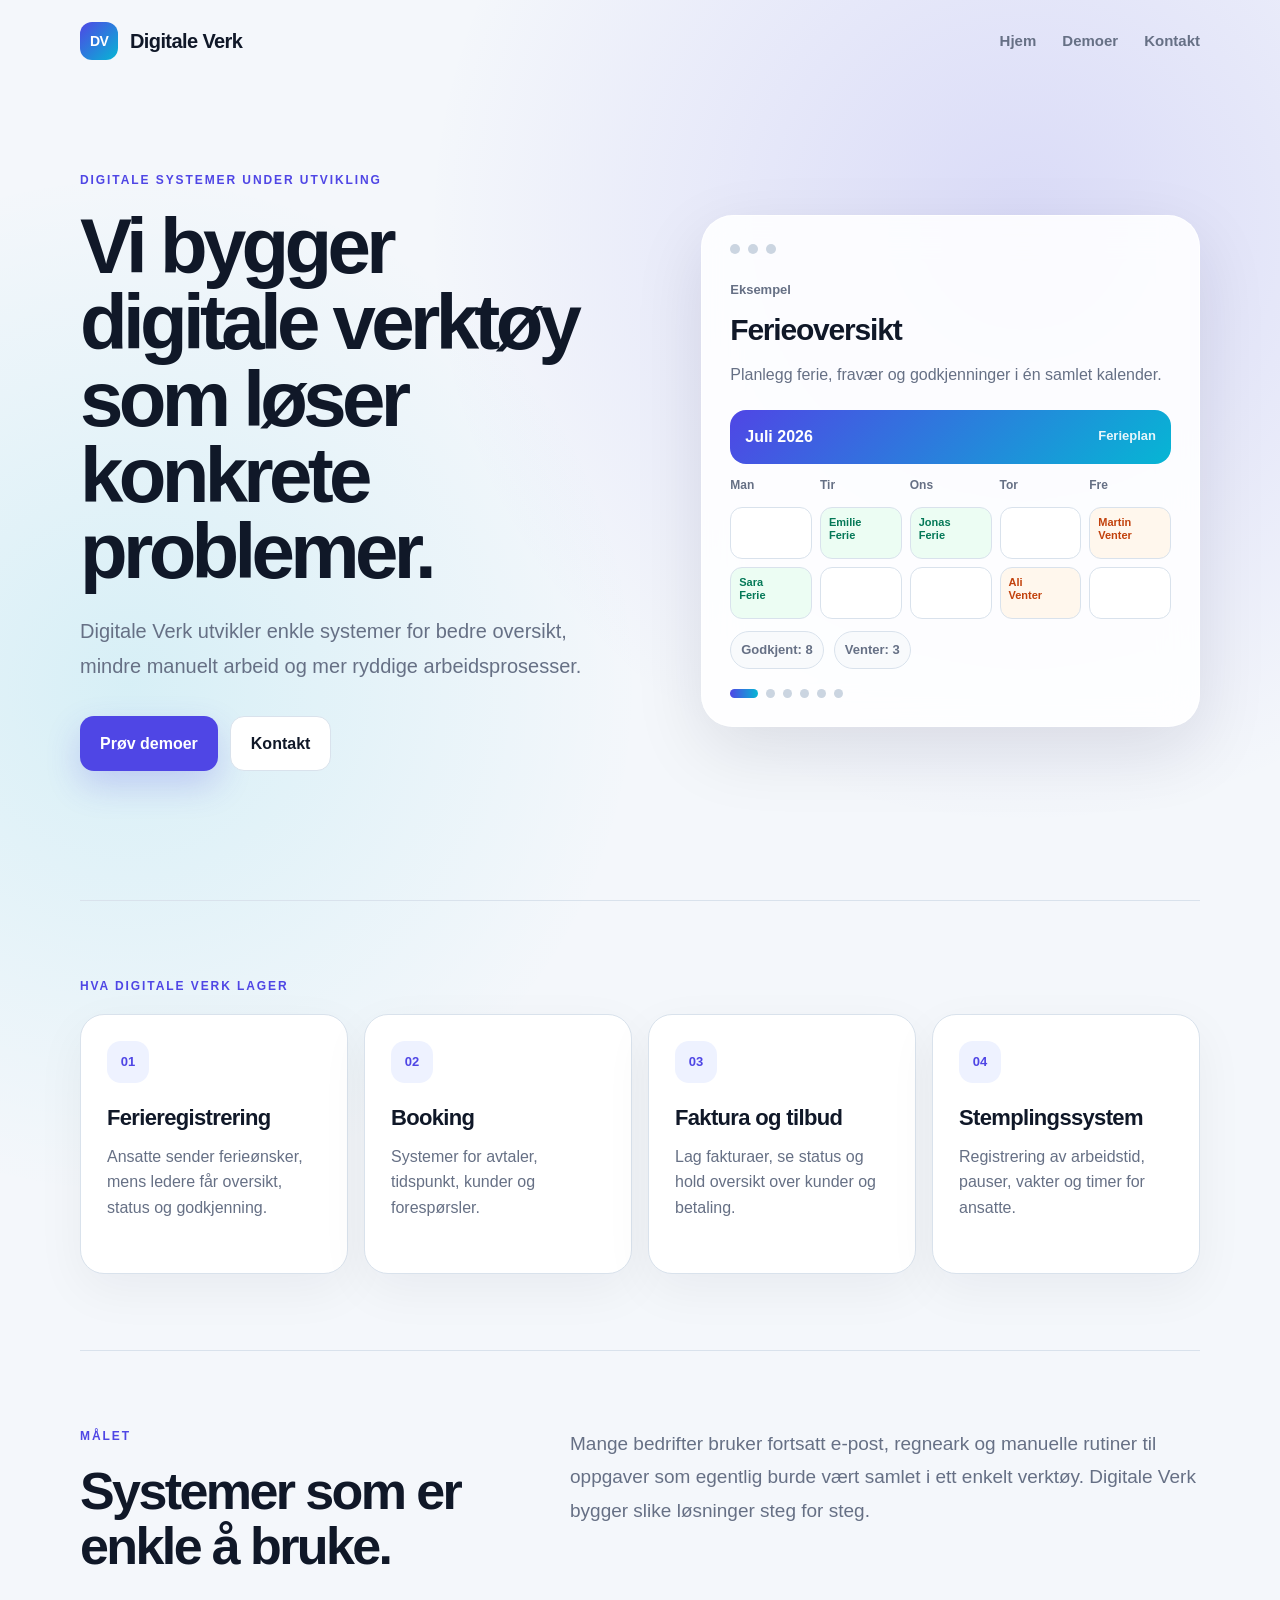
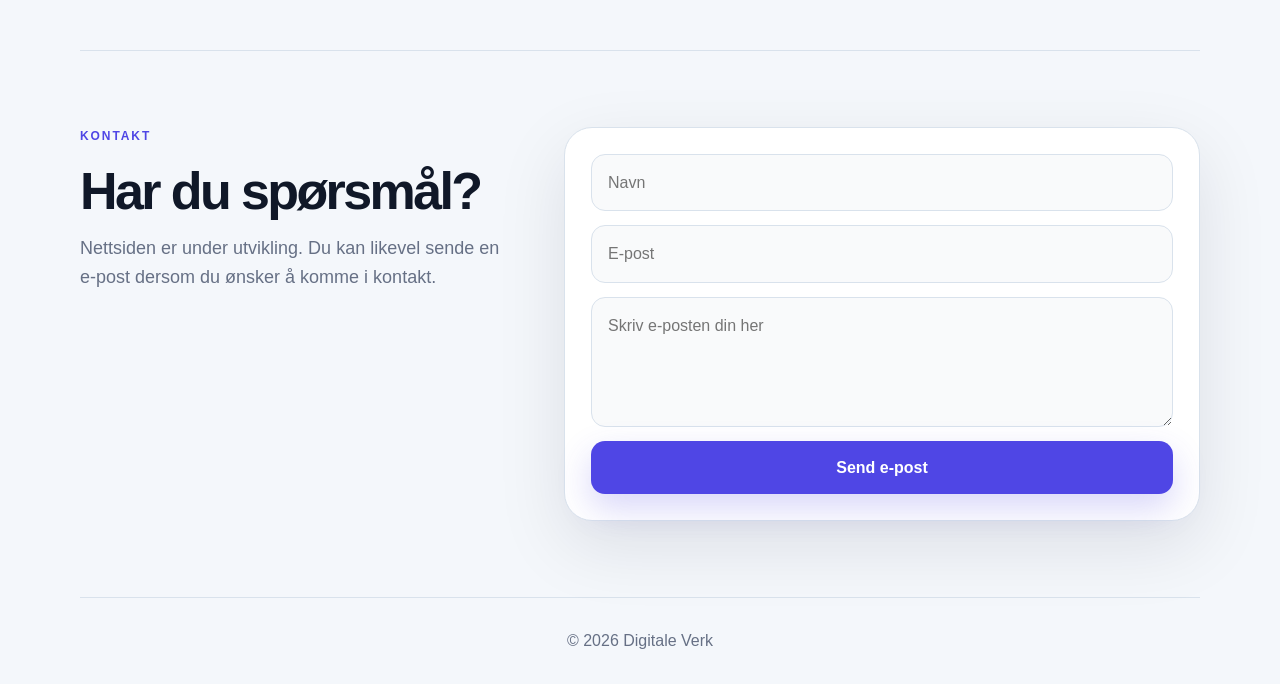
==== index.html @ f9da826f "Update script version in index.html" ====
<!DOCTYPE html>
<html lang="no">
<head>
  <meta charset="UTF-8">
  <meta name="viewport" content="width=device-width, initial-scale=1.0">
  <title>Digitale Verk | Digitale verktøy</title>
  <meta name="description" content="Digitale Verk bygger digitale verktøy som løser konkrete problemer i bedrifter.">
  <link rel="icon" type="image/png" href="logo.PNG">
  <link rel="stylesheet" href="main.css?v=500">
</head>
<body>
<header class="site-header">
  <a href="index.html" class="brand"><span class="brand-mark">DV</span><span>Digitale Verk</span></a>
  <nav class="menu"><a href="index.html">Hjem</a><a href="demoer.html">Demoer</a><a href="#kontakt">Kontakt</a></nav>
</header>
<main id="hjem">
  <section class="hero">
    <div class="hero-text">
      <p class="eyebrow">Digitale systemer under utvikling</p>
      <h1>Vi bygger digitale verktøy som løser konkrete problemer.</h1>
      <p class="lead">Digitale Verk utvikler enkle systemer for bedre oversikt, mindre manuelt arbeid og mer ryddige arbeidsprosesser.</p>
      <div class="hero-actions"><a href="demoer.html" class="button">Prøv demoer</a><a href="#kontakt" class="button secondary">Kontakt</a></div>
    </div>
    <div class="system-card" id="systemSlider">
      <div class="system-top"><span></span><span></span><span></span></div>
      <p class="system-label">Eksempel</p>
      <h3 id="systemTitle">Ferieoversikt</h3>
      <p id="systemText">Planlegg ferie, fravær og godkjenninger i én samlet kalender.</p>
      <div class="system-preview" id="systemPreview"></div>
      <div class="system-dots" id="systemDots"></div>
    </div>
  </section>
  <section id="verktoy" class="tools">
    <p class="section-label">Hva Digitale Verk lager</p>
    <div class="tool-grid">
      <article class="tool-card"><span>01</span><h2>Ferieregistrering</h2><p>Ansatte sender ferieønsker, mens ledere får oversikt, status og godkjenning.</p></article>
      <article class="tool-card"><span>02</span><h2>Booking</h2><p>Systemer for avtaler, tidspunkt, kunder og forespørsler.</p></article>
      <article class="tool-card"><span>03</span><h2>Faktura og tilbud</h2><p>Lag fakturaer, se status og hold oversikt over kunder og betaling.</p></article>
      <article class="tool-card"><span>04</span><h2>Stemplingssystem</h2><p>Registrering av arbeidstid, pauser, vakter og timer for ansatte.</p></article>
    </div>
  </section>
  <section class="process">
    <div><p class="section-label">Målet</p><h2>Systemer som er enkle å bruke.</h2></div>
    <p>Mange bedrifter bruker fortsatt e-post, regneark og manuelle rutiner til oppgaver som egentlig burde vært samlet i ett enkelt verktøy. Digitale Verk bygger slike løsninger steg for steg.</p>
  </section>
  <section id="kontakt" class="contact">
    <div class="contact-text"><p class="section-label">Kontakt</p><h2>Har du spørsmål?</h2><p>Nettsiden er under utvikling. Du kan likevel sende en e-post dersom du ønsker å komme i kontakt.</p></div>
    <form action="https://formsubmit.co/kontakt@digitaleverk.no" method="POST" class="contact-form">
      <input type="hidden" name="_subject" value="Ny e-post fra digitaleverk.no"><input type="hidden" name="_next" value="https://digitaleverk.no/takk.html"><input type="hidden" name="_template" value="table">
      <input type="text" name="navn" placeholder="Navn" required><input type="email" name="epost" placeholder="E-post" required><textarea name="melding" placeholder="Skriv e-posten din her" required></textarea><button type="submit">Send e-post</button>
    </form>
  </section>
</main>
<footer class="footer"><p>© 2026 Digitale Verk</p></footer>
<script src="main.js?v=999"></script>
</body>
</html>
---- main.css ----
:root{
  --bg:#f4f7fb;
  --surface:#ffffff;
  --text:#101828;
  --muted:#667085;
  --line:#d9e2ec;
  --accent:#4f46e5;
  --accent-2:#06b6d4;
  --accent-soft:#eef2ff;
  --shadow:0 24px 70px rgba(16,24,40,.10);
}

*{box-sizing:border-box;margin:0;padding:0}
html{scroll-behavior:smooth}

body{
  font-family:Inter, Arial, sans-serif;
  color:var(--text);
  background:
    radial-gradient(circle at 80% 10%, rgba(79,70,229,.16), transparent 26%),
    radial-gradient(circle at 10% 30%, rgba(6,182,212,.12), transparent 26%),
    var(--bg);
  line-height:1.6;
}

a{color:inherit;text-decoration:none}

.site-header,
main,
.footer{
  width:min(1120px, calc(100% - 40px));
  margin:0 auto;
}

.site-header{
  height:82px;
  display:flex;
  align-items:center;
  justify-content:space-between;
}

.brand{
  display:flex;
  align-items:center;
  gap:12px;
  font-weight:850;
  font-size:20px;
  letter-spacing:-.03em;
}

.brand-mark{
  width:38px;
  height:38px;
  border-radius:12px;
  display:grid;
  place-items:center;
  background:linear-gradient(135deg, var(--accent), var(--accent-2));
  color:white;
  font-size:14px;
  font-weight:900;
}

.menu{
  display:flex;
  gap:26px;
  color:var(--muted);
  font-weight:700;
  font-size:15px;
}

.menu a:hover{color:var(--accent)}

.hero{
  min-height:calc(100vh - 82px);
  display:grid;
  grid-template-columns:1.05fr .95fr;
  gap:70px;
  align-items:center;
  padding:50px 0 90px;
}

.eyebrow,
.section-label{
  color:var(--accent);
  font-size:12px;
  font-weight:900;
  letter-spacing:.16em;
  text-transform:uppercase;
  margin-bottom:18px;
}

h1{
  max-width:760px;
  font-size:clamp(46px, 7vw, 78px);
  line-height:.98;
  letter-spacing:-.06em;
  margin-bottom:24px;
}

.lead{
  max-width:680px;
  color:var(--muted);
  font-size:20px;
  line-height:1.75;
}

.hero-actions{
  display:flex;
  flex-wrap:wrap;
  gap:12px;
  margin-top:32px;
}

.button,
button{
  display:inline-flex;
  align-items:center;
  justify-content:center;
  border:0;
  border-radius:14px;
  background:var(--accent);
  color:white;
  padding:14px 20px;
  font:inherit;
  font-weight:850;
  cursor:pointer;
  box-shadow:0 14px 34px rgba(79,70,229,.22);
  transition:.2s;
}

.button:hover,
button:hover{transform:translateY(-2px)}

.button.secondary{
  background:white;
  color:var(--text);
  border:1px solid var(--line);
  box-shadow:none;
}

.system-card{
  background:rgba(255,255,255,.88);
  border:1px solid rgba(255,255,255,.95);
  border-radius:32px;
  padding:28px;
  box-shadow:var(--shadow);
  backdrop-filter:blur(18px);
  min-height:460px;
}

.system-top{
  display:flex;
  gap:8px;
  margin-bottom:26px;
}

.system-top span{
  width:10px;
  height:10px;
  border-radius:50%;
  background:#cbd5e1;
}

.system-label{
  color:var(--muted);
  font-size:13px;
  font-weight:800;
  margin-bottom:6px;
}

.system-card h3{
  font-size:30px;
  letter-spacing:-.04em;
  margin-bottom:8px;
}

.system-card > p:not(.system-label){
  color:var(--muted);
  margin-bottom:22px;
}

.system-preview{
  min-height:240px;
  display:grid;
  gap:12px;
}

.status-row,
.invoice-line,
.invoice-summary,
.ticket,
.task,
.portal-header,
.portal-grid div,
.stamp-card,
.request-card{
  background:#f8fafc;
  border:1px solid var(--line);
  border-radius:16px;
  padding:15px 16px;
}

.status-row,
.invoice-line,
.invoice-summary,
.stamp-card{
  display:flex;
  justify-content:space-between;
  align-items:center;
}

.status-row span,
.invoice-line span,
.invoice-summary span,
.stamp-card span{
  color:var(--muted);
  font-weight:750;
}

.status-row strong,
.invoice-line strong,
.invoice-summary strong{
  font-size:20px;
}

.calendar-mini,
.vacation-ui,
.requests-ui{
  display:grid;
  gap:12px;
}

.calendar-mini{
  background:#f8fafc;
  border:1px solid var(--line);
  border-radius:18px;
  padding:14px;
}

.calendar-head,
.vacation-head,
.request-toolbar{
  display:flex;
  justify-content:space-between;
  align-items:center;
}

.vacation-head,
.request-toolbar{
  padding:14px 15px;
  border-radius:16px;
  background:linear-gradient(135deg,var(--accent),var(--accent-2));
  color:white;
}

.calendar-head span,
.vacation-head span,
.request-toolbar span{
  color:var(--muted);
  font-size:13px;
  font-weight:800;
}

.vacation-head span,
.request-toolbar span{
  color:white;
  opacity:.9;
}

.calendar-days,
.calendar-slots,
.vacation-week,
.vacation-calendar{
  display:grid;
  grid-template-columns:repeat(5,1fr);
  gap:8px;
}

.calendar-days span,
.vacation-week span{
  color:var(--muted);
  font-size:12px;
  font-weight:900;
}

.calendar-slots div,
.vacation-calendar div{
  min-height:52px;
  border-radius:12px;
  background:white;
  border:1px solid var(--line);
}

.calendar-slots .booking{
  background:var(--accent-soft);
  color:var(--accent);
  font-size:11px;
  font-weight:900;
  padding:8px;
}

.vacation-calendar .vacation{
  padding:8px;
  font-size:11px;
  font-weight:900;
  line-height:1.25;
}

.vacation.approved{
  background:#ecfdf3;
  color:#047857;
}

.vacation.pending{
  background:#fff7ed;
  color:#c2410c;
}

.vacation-summary{
  display:flex;
  gap:10px;
  flex-wrap:wrap;
}

.vacation-summary span{
  padding:8px 10px;
  border-radius:999px;
  background:#f8fafc;
  border:1px solid var(--line);
  color:var(--muted);
  font-size:13px;
  font-weight:800;
}

.invoice-ui{
  display:grid;
  gap:12px;
}

.invoice-ui button{
  width:max-content;
  margin:0;
  padding:10px 14px;
  border-radius:12px;
  font-size:13px;
}

.invoice-line strong{
  color:var(--accent);
}

.invoice-summary{
  background:#eef2ff;
}

.invoice-summary strong{
  color:var(--accent);
}

.ticket,
.request-card{
  display:flex;
  justify-content:space-between;
  gap:12px;
  align-items:center;
}

.ticket span{
  color:var(--accent);
  font-weight:800;
}

.task{
  display:flex;
  align-items:center;
  gap:10px;
  font-weight:800;
}

.task input{
  width:auto;
}

.portal-header{
  display:flex;
  justify-content:space-between;
  gap:14px;
  background:linear-gradient(135deg,var(--accent),var(--accent-2));
  color:white;
}

.portal-header div{
  display:grid;
}

.portal-header span,
.portal-header small{
  opacity:.85;
  font-size:13px;
}

.portal-grid{
  display:grid;
  grid-template-columns:1fr 1fr;
  gap:12px;
}

.portal-grid div{
  font-weight:850;
  color:var(--accent);
}

.portal-grid strong{
  display:block;
  color:var(--text);
  font-size:22px;
  margin-top:6px;
}

.stamp-time{
  font-size:34px;
  font-weight:900;
  letter-spacing:-.05em;
}

.request-card p{
  color:var(--muted);
  font-size:13px;
  margin-top:2px;
}

.request-card > span{
  padding:6px 10px;
  border-radius:999px;
  font-size:12px;
  font-weight:900;
}

.request-card.new > span{
  background:#eef2ff;
  color:var(--accent);
}

.request-card.progress > span{
  background:#fff7ed;
  color:#c2410c;
}

.request-card.done > span{
  background:#ecfdf3;
  color:#047857;
}

.system-dots{
  display:flex;
  gap:8px;
  margin-top:20px;
}

.system-dots button{
  width:9px;
  height:9px;
  min-width:9px;
  padding:0;
  margin:0;
  border-radius:999px;
  background:#cbd5e1;
  box-shadow:none;
}

.system-dots button.active{
  width:28px;
  background:linear-gradient(90deg,var(--accent),var(--accent-2));
}

.tools,
.process,
.contact{
  padding:76px 0;
  border-top:1px solid var(--line);
}

.tool-grid{
  display:grid;
  grid-template-columns:repeat(4,1fr);
  gap:16px;
}

.tool-card{
  background:var(--surface);
  border:1px solid var(--line);
  border-radius:24px;
  padding:26px;
  min-height:260px;
  box-shadow:0 16px 50px rgba(16,24,40,.05);
}

.tool-card span{
  width:42px;
  height:42px;
  display:grid;
  place-items:center;
  border-radius:14px;
  background:var(--accent-soft);
  color:var(--accent);
  font-size:13px;
  font-weight:900;
  margin-bottom:22px;
}

.tool-card h2{
  font-size:22px;
  line-height:1.2;
  letter-spacing:-.03em;
  margin-bottom:12px;
}

.tool-card p{
  color:var(--muted);
  font-size:16px;
}

.process,
.contact{
  display:grid;
  grid-template-columns:.8fr 1.2fr;
  gap:70px;
}

.process h2,
.contact h2{
  font-size:clamp(34px,5vw,52px);
  line-height:1.05;
  letter-spacing:-.05em;
}

.process > p{
  color:var(--muted);
  font-size:19px;
  line-height:1.75;
  max-width:660px;
}

.contact{
  gap:60px;
  align-items:start;
}

.contact-text p:not(.section-label){
  color:var(--muted);
  font-size:18px;
  margin-top:16px;
}

.contact-form{
  background:var(--surface);
  border:1px solid var(--line);
  border-radius:28px;
  padding:26px;
  box-shadow:var(--shadow);
  display:grid;
  gap:14px;
}

input,
textarea{
  width:100%;
  border:1px solid var(--line);
  border-radius:14px;
  background:#f9fafb;
  color:var(--text);
  padding:15px 16px;
  font:inherit;
  outline:none;
}

textarea{
  min-height:130px;
  resize:vertical;
}

input:focus,
textarea:focus{
  border-color:var(--accent);
  box-shadow:0 0 0 4px rgba(79,70,229,.10);
}

.footer{
  padding:30px 0;
  color:var(--muted);
  text-align:center;
  border-top:1px solid var(--line);
}

/* Demoer-side */
.demo-hero{
  padding:70px 0 42px;
}

.demo-tabs{
  display:flex;
  flex-wrap:wrap;
  gap:10px;
  margin-bottom:24px;
}

.demo-tabs button{
  margin:0;
  background:white;
  color:var(--text);
  border:1px solid var(--line);
  box-shadow:none;
}

.demo-tabs button.active{
  background:var(--accent);
  color:white;
}

.demo-shell{
  background:white;
  border:1px solid var(--line);
  border-radius:30px;
  padding:28px;
  box-shadow:var(--shadow);
  margin-bottom:70px;
}

.demo-layout{
  display:grid;
  grid-template-columns:.8fr 1.2fr;
  gap:30px;
}

.demo-panel{
  background:#f9fafb;
  border:1px solid var(--line);
  border-radius:22px;
  padding:22px;
}

.demo-panel h2{
  font-size:30px;
  letter-spacing:-.04em;
  margin-bottom:10px;
}

.demo-panel p{
  color:var(--muted);
  margin-bottom:20px;
}

.demo-form{
  display:grid;
  gap:12px;
}

.demo-list{
  display:grid;
  gap:12px;
}

.demo-item{
  display:flex;
  justify-content:space-between;
  gap:14px;
  align-items:center;
  background:white;
  border:1px solid var(--line);
  border-radius:16px;
  padding:15px 16px;
}

.demo-item span{
  color:var(--muted);
}

.demo-badge{
  display:inline-flex;
  align-items:center;
  justify-content:center;
  border-radius:999px;
  padding:6px 10px;
  background:var(--accent-soft);
  color:var(--accent);
  font-size:13px;
  font-weight:850;
}

.demo-calendar{
  display:grid;
  grid-template-columns:repeat(5,1fr);
  gap:10px;
}

.demo-day{
  background:#f8fafc;
  border:1px solid var(--line);
  border-radius:16px;
  padding:14px;
  min-height:140px;
}

.demo-day strong{
  display:block;
  margin-bottom:10px;
}

.demo-event{
  background:var(--accent-soft);
  color:var(--accent);
  border-radius:10px;
  padding:8px;
  font-size:13px;
  font-weight:800;
  margin-bottom:8px;
}

.demo-actions{
  display:flex;
  flex-wrap:wrap;
  gap:10px;
  margin-top:14px;
}

.demo-actions button{
  margin:0;
}

/* Takk-side */
.thanks-page{
  min-height:100vh;
  display:grid;
  place-items:center;
  padding:28px;
}

.thanks-card{
  width:min(640px,100%);
  padding:36px;
  border:1px solid var(--line);
  border-radius:28px;
  background:white;
  box-shadow:var(--shadow);
}

.thanks-card h1{
  font-size:clamp(34px,5vw,52px);
  line-height:1.05;
  letter-spacing:-.05em;
  margin:18px 0;
}

.thanks-card p:not(.eyebrow){
  color:var(--muted);
  font-size:18px;
  margin-bottom:24px;
}

@media(max-width:900px){
  .hero,
  .tool-grid,
  .process,
  .contact,
  .demo-layout,
  .demo-calendar{
    grid-template-columns:1fr;
  }

  .hero{
    min-height:auto;
    gap:40px;
  }
}

@media(max-width:600px){
  .site-header,
  main,
  .footer{
    width:min(100% - 30px,1120px);
  }

  .site-header{
    height:auto;
    padding:20px 0;
    align-items:flex-start;
    gap:18px;
  }

  .menu{
    gap:14px;
    font-size:14px;
  }

  h1{
    font-size:42px;
  }

  .lead{
    font-size:17px;
  }

  .hero{
    padding:42px 0 64px;
  }

  .system-card{
    min-height:auto;
  }

  .portal-grid,
  .calendar-days,
  .calendar-slots,
  .vacation-week,
  .vacation-calendar{
    grid-template-columns:1fr 1fr;
  }

  .tool-card{
    min-height:auto;
  }
}






.demo-shell {
  max-width: 1150px;
  margin: 40px auto;
  padding: 0 20px;
}

.pc-demo {
  display: flex;
  flex-direction: column;
  align-items: center;
}

.pc-screen {
  width: 100%;
  max-width: 1050px;
  min-height: 610px;
  background: #0f172a;
  border: 12px solid #111827;
  border-radius: 28px;
  box-shadow: 0 35px 90px rgba(0,0,0,.28);
  overflow: hidden;
}

.pc-topbar {
  height: 54px;
  background: #020617;
  display: flex;
  align-items: center;
  justify-content: space-between;
  padding: 0 18px;
  color: white;
}

.pc-dots {
  display: flex;
  gap: 8px;
}

.pc-dots span {
  width: 12px;
  height: 12px;
  border-radius: 50%;
  background: #64748b;
}

.pc-dots span:nth-child(1) { background: #fb7185; }
.pc-dots span:nth-child(2) { background: #facc15; }
.pc-dots span:nth-child(3) { background: #4ade80; }

.pc-title {
  font-weight: 700;
  letter-spacing: .02em;
}

.pc-user {
  background: linear-gradient(135deg, #2563eb, #7c3aed);
  padding: 8px 10px;
  border-radius: 12px;
  font-weight: 800;
}

.pc-body {
  display: grid;
  grid-template-columns: 230px 1fr;
  min-height: 556px;
  background: #f8fafc;
}

.pc-sidebar {
  background: #111827;
  padding: 24px 16px;
  display: flex;
  flex-direction: column;
  gap: 10px;
}

.pc-logo {
  width: 52px;
  height: 52px;
  border-radius: 16px;
  background: white;
  color: #111827;
  display: grid;
  place-items: center;
  font-weight: 900;
  margin-bottom: 18px;
}

.pc-sidebar button {
  border: 0;
  text-align: left;
  padding: 13px 14px;
  border-radius: 14px;
  background: transparent;
  color: #cbd5e1;
  font-weight: 700;
  cursor: pointer;
}

.pc-sidebar button:hover,
.pc-sidebar button.active {
  background: rgba(255,255,255,.1);
  color: white;
}

.pc-app {
  padding: 30px;
}

.pc-app-header {
  display: flex;
  align-items: center;
  justify-content: space-between;
  gap: 18px;
  margin-bottom: 24px;
}

.pc-app-header h2 {
  margin: 4px 0 0;
  font-size: 32px;
}

.pc-app-header button {
  border: 0;
  padding: 13px 18px;
  border-radius: 14px;
  background: #2563eb;
  color: white;
  font-weight: 800;
  cursor: pointer;
  box-shadow: 0 12px 28px rgba(37,99,235,.25);
}

.pc-app-header button:hover {
  transform: translateY(-2px);
}

.pc-stats {
  display: grid;
  grid-template-columns: repeat(2, minmax(0, 1fr));
  gap: 18px;
  margin-bottom: 22px;
}

.pc-stats div {
  background: white;
  border: 1px solid #e5e7eb;
  border-radius: 22px;
  padding: 22px;
  box-shadow: 0 12px 30px rgba(15,23,42,.07);
}

.pc-stats strong {
  display: block;
  font-size: 38px;
  color: #0f172a;
}

.pc-stats span {
  color: #64748b;
  font-weight: 700;
}

.pc-window {
  background: white;
  border: 1px solid #e5e7eb;
  border-radius: 24px;
  overflow: hidden;
  box-shadow: 0 18px 45px rgba(15,23,42,.08);
}

.pc-window-head {
  display: flex;
  justify-content: space-between;
  padding: 18px 20px;
  background: #f1f5f9;
  font-weight: 800;
}

.pc-window-head b {
  color: #2563eb;
}

.pc-list {
  padding: 12px;
}

.pc-row {
  display: flex;
  justify-content: space-between;
  align-items: center;
  gap: 12px;
  padding: 16px;
  border-radius: 16px;
  margin-bottom: 10px;
  background: #f8fafc;
  font-weight: 700;
}

.pc-row b {
  background: #dbeafe;
  color: #1d4ed8;
  padding: 6px 10px;
  border-radius: 999px;
  font-size: 13px;
}

.pc-row.new {
  animation: popIn .25s ease;
  background: #eff6ff;
}

.pc-stand {
  width: 120px;
  height: 55px;
  background: #111827;
}

.pc-foot {
  width: 260px;
  height: 24px;
  background: #111827;
  border-radius: 999px;
}

@keyframes popIn {
  from {
    opacity: 0;
    transform: translateY(-8px) scale(.98);
  }
  to {
    opacity: 1;
    transform: translateY(0) scale(1);
  }
}

@media (max-width: 800px) {
  .pc-screen {
    border-width: 7px;
    border-radius: 22px;
    min-height: auto;
  }

  .pc-body {
    grid-template-columns: 1fr;
  }

  .pc-sidebar {
    flex-direction: row;
    overflow-x: auto;
    padding: 14px;
  }

  .pc-logo {
    display: none;
  }

  .pc-app {
    padding: 20px;
  }

  .pc-app-header {
    flex-direction: column;
    align-items: flex-start;
  }

  .pc-stats {
    grid-template-columns: 1fr;
  }

  .pc-app-header h2 {
    font-size: 26px;
  }
}
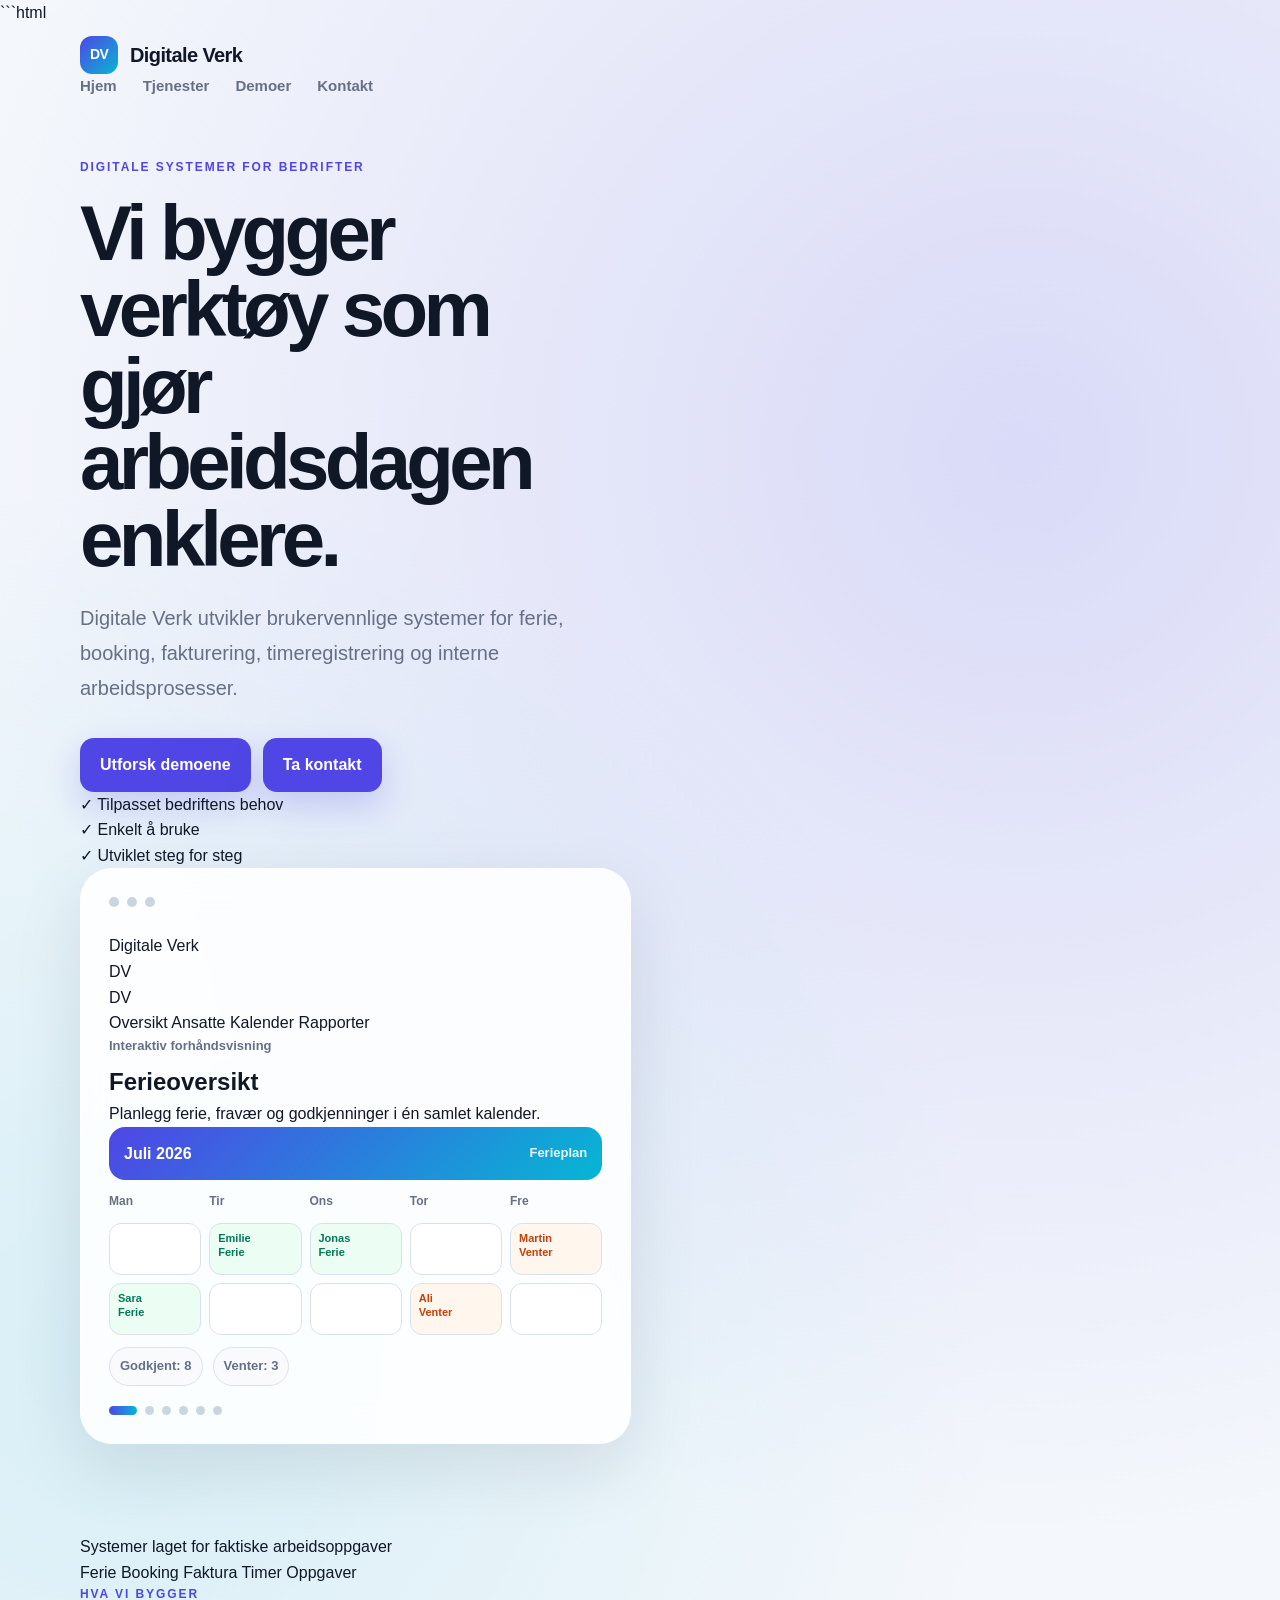
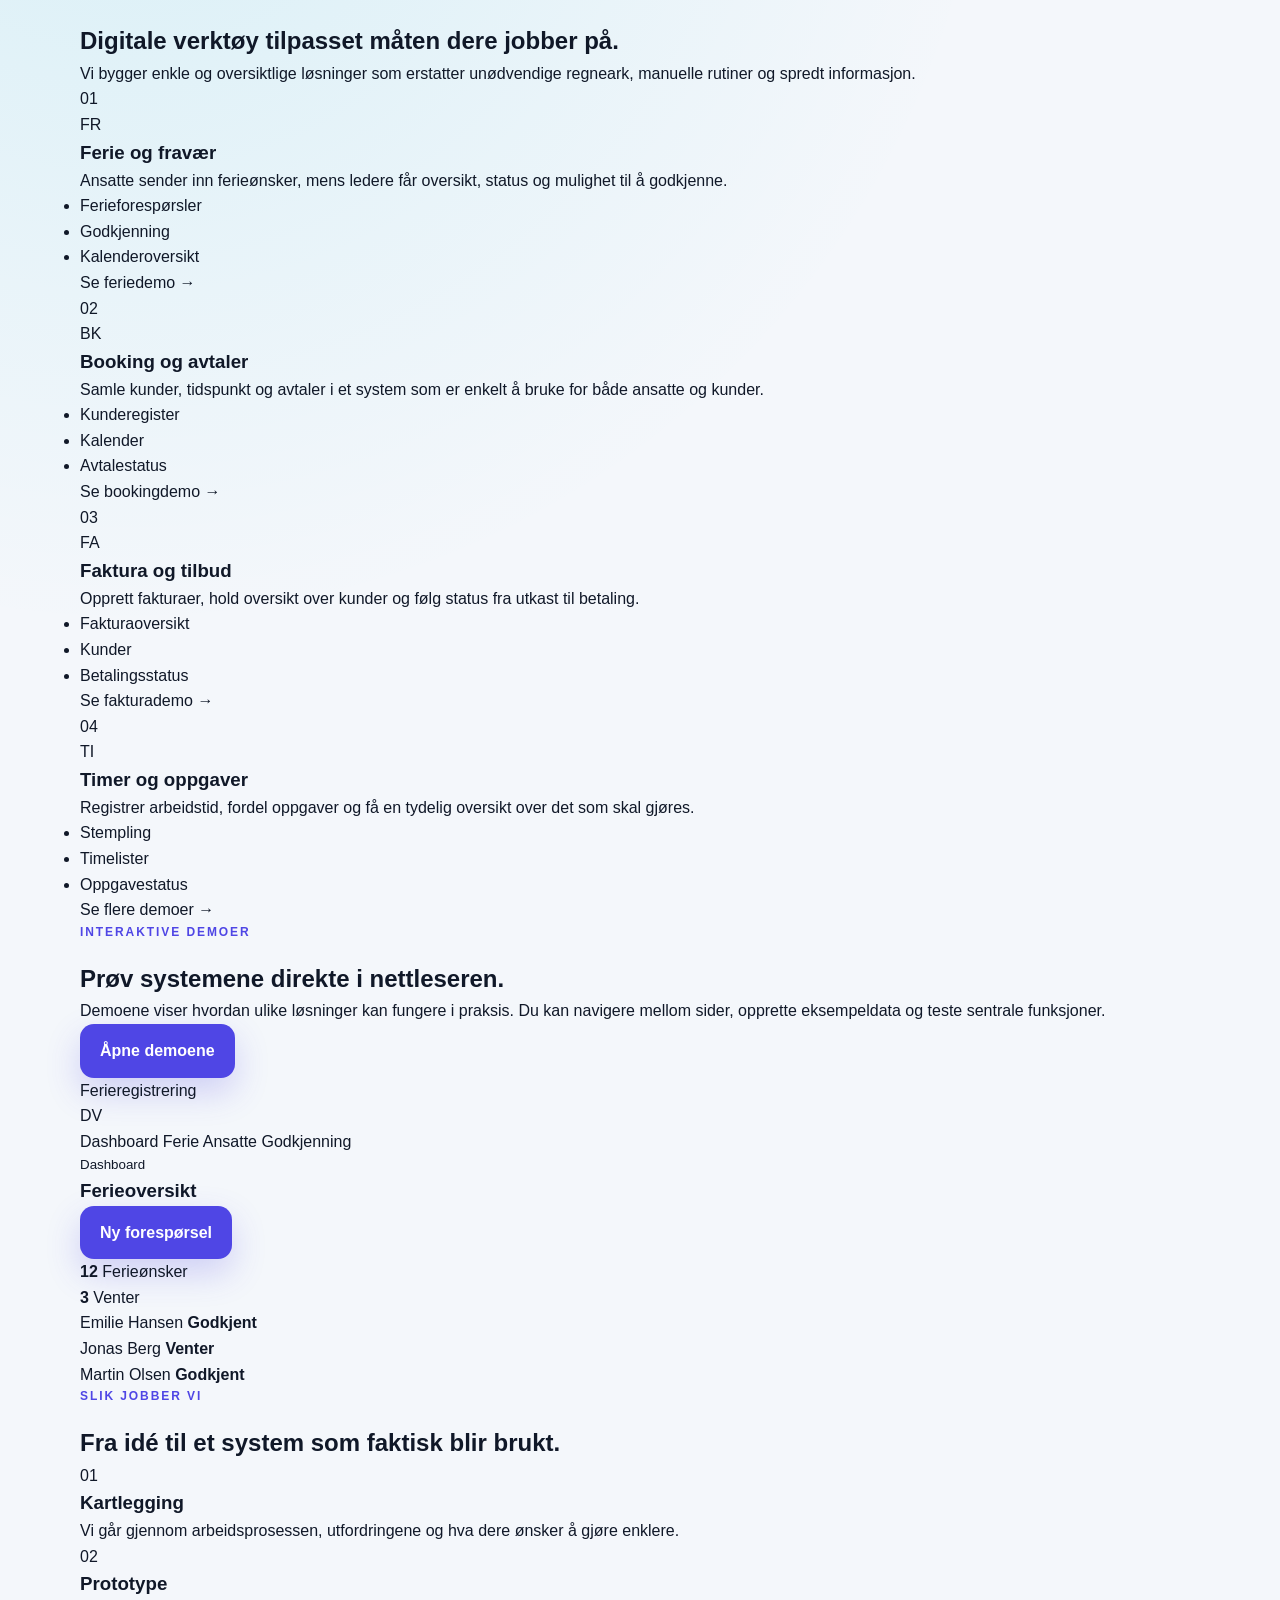
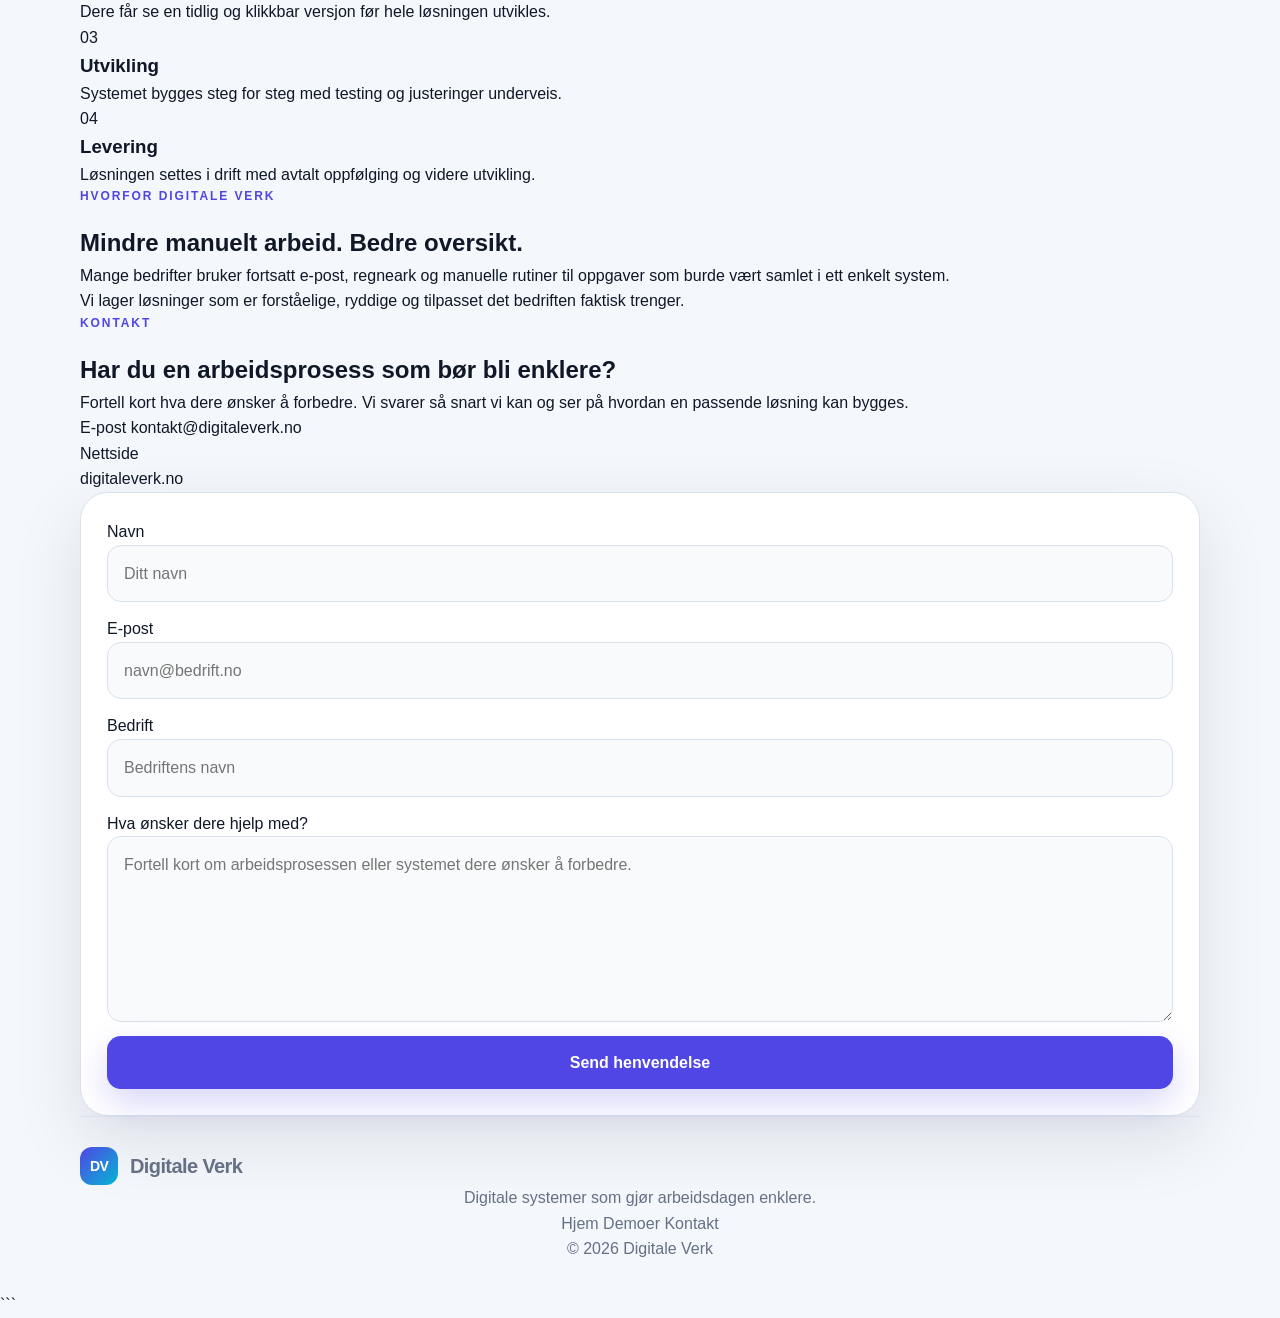
==== commit db6a98c6: "Update index.html" ====
--- a/index.html
+++ b/index.html
@@ -1,57 +1,637 @@
+```html
 <!DOCTYPE html>
 <html lang="no">
 <head>
   <meta charset="UTF-8">
-  <meta name="viewport" content="width=device-width, initial-scale=1.0">
-  <title>Digitale Verk | Digitale verktøy</title>
-  <meta name="description" content="Digitale Verk bygger digitale verktøy som løser konkrete problemer i bedrifter.">
-  <link rel="icon" type="image/png" href="logo.PNG">
-  <link rel="stylesheet" href="main.css?v=500">
+
+  <meta
+    name="viewport"
+    content="width=device-width, initial-scale=1.0"
+  >
+
+  <title>Digitale Verk | Enklere systemer for bedrifter</title>
+
+  <meta
+    name="description"
+    content="Digitale Verk utvikler brukervennlige systemer for ferie, booking, faktura, timer og interne arbeidsprosesser."
+  >
+
+  <link
+    rel="icon"
+    type="image/png"
+    href="logo.PNG"
+  >
+
+  <link
+    rel="stylesheet"
+    href="main.css?v=600"
+  >
 </head>
+
 <body>
-<header class="site-header">
-  <a href="index.html" class="brand"><span class="brand-mark">DV</span><span>Digitale Verk</span></a>
-  <nav class="menu"><a href="index.html">Hjem</a><a href="demoer.html">Demoer</a><a href="#kontakt">Kontakt</a></nav>
-</header>
-<main id="hjem">
-  <section class="hero">
-    <div class="hero-text">
-      <p class="eyebrow">Digitale systemer under utvikling</p>
-      <h1>Vi bygger digitale verktøy som løser konkrete problemer.</h1>
-      <p class="lead">Digitale Verk utvikler enkle systemer for bedre oversikt, mindre manuelt arbeid og mer ryddige arbeidsprosesser.</p>
-      <div class="hero-actions"><a href="demoer.html" class="button">Prøv demoer</a><a href="#kontakt" class="button secondary">Kontakt</a></div>
+
+  <header class="site-header">
+    <div class="header-inner">
+
+      <a href="index.html" class="brand" aria-label="Digitale Verk forside">
+        <span class="brand-mark">DV</span>
+        <span class="brand-name">Digitale Verk</span>
+      </a>
+
+      <nav class="menu" aria-label="Hovedmeny">
+        <a href="#hjem">Hjem</a>
+        <a href="#tjenester">Tjenester</a>
+        <a href="demoer.html">Demoer</a>
+        <a href="#kontakt" class="menu-contact">Kontakt</a>
+      </nav>
+
     </div>
-    <div class="system-card" id="systemSlider">
-      <div class="system-top"><span></span><span></span><span></span></div>
-      <p class="system-label">Eksempel</p>
-      <h3 id="systemTitle">Ferieoversikt</h3>
-      <p id="systemText">Planlegg ferie, fravær og godkjenninger i én samlet kalender.</p>
-      <div class="system-preview" id="systemPreview"></div>
-      <div class="system-dots" id="systemDots"></div>
+  </header>
+
+  <main id="hjem">
+
+    <section class="hero">
+      <div class="hero-content">
+
+        <div class="hero-copy">
+          <p class="eyebrow">
+            Digitale systemer for bedrifter
+          </p>
+
+          <h1>
+            Vi bygger verktøy som gjør arbeidsdagen enklere.
+          </h1>
+
+          <p class="lead">
+            Digitale Verk utvikler brukervennlige systemer for ferie,
+            booking, fakturering, timeregistrering og interne
+            arbeidsprosesser.
+          </p>
+
+          <div class="hero-actions">
+            <a href="demoer.html" class="button button-primary">
+              Utforsk demoene
+            </a>
+
+            <a href="#kontakt" class="button button-secondary">
+              Ta kontakt
+            </a>
+          </div>
+
+          <div class="hero-points">
+            <div class="hero-point">
+              <span class="point-icon">✓</span>
+              <span>Tilpasset bedriftens behov</span>
+            </div>
+
+            <div class="hero-point">
+              <span class="point-icon">✓</span>
+              <span>Enkelt å bruke</span>
+            </div>
+
+            <div class="hero-point">
+              <span class="point-icon">✓</span>
+              <span>Utviklet steg for steg</span>
+            </div>
+          </div>
+        </div>
+
+        <div class="hero-demo">
+          <div class="system-card" id="systemSlider">
+
+            <div class="system-browser">
+              <div class="system-top">
+                <span></span>
+                <span></span>
+                <span></span>
+              </div>
+
+              <div class="system-browser-title">
+                Digitale Verk
+              </div>
+
+              <div class="system-user">
+                DV
+              </div>
+            </div>
+
+            <div class="system-content">
+              <div class="system-sidebar">
+                <div class="system-sidebar-logo">
+                  DV
+                </div>
+
+                <span class="system-nav active">
+                  Oversikt
+                </span>
+
+                <span class="system-nav">
+                  Ansatte
+                </span>
+
+                <span class="system-nav">
+                  Kalender
+                </span>
+
+                <span class="system-nav">
+                  Rapporter
+                </span>
+              </div>
+
+              <div class="system-main">
+                <p class="system-label">
+                  Interaktiv forhåndsvisning
+                </p>
+
+                <h2 id="systemTitle">
+                  Ferieoversikt
+                </h2>
+
+                <p id="systemText">
+                  Planlegg ferie, fravær og godkjenninger i én samlet
+                  oversikt.
+                </p>
+
+                <div
+                  class="system-preview"
+                  id="systemPreview"
+                  aria-live="polite"
+                ></div>
+
+                <div
+                  class="system-dots"
+                  id="systemDots"
+                  aria-label="Velg system"
+                ></div>
+              </div>
+            </div>
+
+          </div>
+        </div>
+
+      </div>
+    </section>
+
+    <section class="trust-strip">
+      <div class="trust-inner">
+        <p>
+          Systemer laget for faktiske arbeidsoppgaver
+        </p>
+
+        <div class="trust-items">
+          <span>Ferie</span>
+          <span>Booking</span>
+          <span>Faktura</span>
+          <span>Timer</span>
+          <span>Oppgaver</span>
+        </div>
+      </div>
+    </section>
+
+    <section id="tjenester" class="services-section">
+      <div class="section-heading">
+        <div>
+          <p class="section-label">
+            Hva vi bygger
+          </p>
+
+          <h2>
+            Digitale verktøy tilpasset måten dere jobber på.
+          </h2>
+        </div>
+
+        <p class="section-intro">
+          Vi bygger enkle og oversiktlige løsninger som erstatter
+          unødvendige regneark, manuelle rutiner og spredt informasjon.
+        </p>
+      </div>
+
+      <div class="service-grid">
+
+        <article class="service-card">
+          <div class="service-number">01</div>
+
+          <div class="service-icon">
+            FR
+          </div>
+
+          <h3>
+            Ferie og fravær
+          </h3>
+
+          <p>
+            Ansatte sender inn ferieønsker, mens ledere får oversikt,
+            status og mulighet til å godkjenne.
+          </p>
+
+          <ul>
+            <li>Ferieforespørsler</li>
+            <li>Godkjenning</li>
+            <li>Kalenderoversikt</li>
+          </ul>
+
+          <a href="demoer.html" class="service-link">
+            Se feriedemo
+            <span>→</span>
+          </a>
+        </article>
+
+        <article class="service-card">
+          <div class="service-number">02</div>
+
+          <div class="service-icon">
+            BK
+          </div>
+
+          <h3>
+            Booking og avtaler
+          </h3>
+
+          <p>
+            Samle kunder, tidspunkt og avtaler i et system som er enkelt
+            å bruke for både ansatte og kunder.
+          </p>
+
+          <ul>
+            <li>Kunderegister</li>
+            <li>Kalender</li>
+            <li>Avtalestatus</li>
+          </ul>
+
+          <a href="demoer.html" class="service-link">
+            Se bookingdemo
+            <span>→</span>
+          </a>
+        </article>
+
+        <article class="service-card">
+          <div class="service-number">03</div>
+
+          <div class="service-icon">
+            FA
+          </div>
+
+          <h3>
+            Faktura og tilbud
+          </h3>
+
+          <p>
+            Opprett fakturaer, hold oversikt over kunder og følg status
+            fra utkast til betaling.
+          </p>
+
+          <ul>
+            <li>Fakturaoversikt</li>
+            <li>Kunder</li>
+            <li>Betalingsstatus</li>
+          </ul>
+
+          <a href="demoer.html" class="service-link">
+            Se fakturademo
+            <span>→</span>
+          </a>
+        </article>
+
+        <article class="service-card">
+          <div class="service-number">04</div>
+
+          <div class="service-icon">
+            TI
+          </div>
+
+          <h3>
+            Timer og oppgaver
+          </h3>
+
+          <p>
+            Registrer arbeidstid, fordel oppgaver og få en tydelig
+            oversikt over det som skal gjøres.
+          </p>
+
+          <ul>
+            <li>Stempling</li>
+            <li>Timelister</li>
+            <li>Oppgavestatus</li>
+          </ul>
+
+          <a href="demoer.html" class="service-link">
+            Se flere demoer
+            <span>→</span>
+          </a>
+        </article>
+
+      </div>
+    </section>
+
+    <section class="demo-highlight">
+      <div class="demo-highlight-copy">
+        <p class="section-label">
+          Interaktive demoer
+        </p>
+
+        <h2>
+          Prøv systemene direkte i nettleseren.
+        </h2>
+
+        <p>
+          Demoene viser hvordan ulike løsninger kan fungere i praksis.
+          Du kan navigere mellom sider, opprette eksempeldata og teste
+          sentrale funksjoner.
+        </p>
+
+        <a href="demoer.html" class="button button-primary">
+          Åpne demoene
+        </a>
+      </div>
+
+      <div class="demo-highlight-panel">
+        <div class="demo-panel-header">
+          <div>
+            <span></span>
+            <span></span>
+            <span></span>
+          </div>
+
+          <p>
+            Ferieregistrering
+          </p>
+        </div>
+
+        <div class="demo-panel-body">
+          <aside class="mini-sidebar">
+            <div class="mini-logo">DV</div>
+            <span class="active">Dashboard</span>
+            <span>Ferie</span>
+            <span>Ansatte</span>
+            <span>Godkjenning</span>
+          </aside>
+
+          <div class="mini-content">
+            <div class="mini-heading">
+              <div>
+                <small>Dashboard</small>
+                <h3>Ferieoversikt</h3>
+              </div>
+
+              <button type="button">
+                Ny forespørsel
+              </button>
+            </div>
+
+            <div class="mini-stats">
+              <div>
+                <strong>12</strong>
+                <span>Ferieønsker</span>
+              </div>
+
+              <div>
+                <strong>3</strong>
+                <span>Venter</span>
+              </div>
+            </div>
+
+            <div class="mini-list">
+              <div>
+                <span>Emilie Hansen</span>
+                <b>Godkjent</b>
+              </div>
+
+              <div>
+                <span>Jonas Berg</span>
+                <b>Venter</b>
+              </div>
+
+              <div>
+                <span>Martin Olsen</span>
+                <b>Godkjent</b>
+              </div>
+            </div>
+          </div>
+        </div>
+      </div>
+    </section>
+
+    <section class="process-section">
+      <div class="process-heading">
+        <p class="section-label">
+          Slik jobber vi
+        </p>
+
+        <h2>
+          Fra idé til et system som faktisk blir brukt.
+        </h2>
+      </div>
+
+      <div class="process-grid">
+
+        <article class="process-card">
+          <span>01</span>
+          <h3>Kartlegging</h3>
+          <p>
+            Vi går gjennom arbeidsprosessen, utfordringene og hva dere
+            ønsker å gjøre enklere.
+          </p>
+        </article>
+
+        <article class="process-card">
+          <span>02</span>
+          <h3>Prototype</h3>
+          <p>
+            Dere får se en tidlig og klikkbar versjon før hele løsningen
+            utvikles.
+          </p>
+        </article>
+
+        <article class="process-card">
+          <span>03</span>
+          <h3>Utvikling</h3>
+          <p>
+            Systemet bygges steg for steg med testing og justeringer
+            underveis.
+          </p>
+        </article>
+
+        <article class="process-card">
+          <span>04</span>
+          <h3>Levering</h3>
+          <p>
+            Løsningen settes i drift med avtalt oppfølging og videre
+            utvikling.
+          </p>
+        </article>
+
+      </div>
+    </section>
+
+    <section class="about-section">
+      <div class="about-box">
+        <div>
+          <p class="section-label">
+            Hvorfor Digitale Verk
+          </p>
+
+          <h2>
+            Mindre manuelt arbeid. Bedre oversikt.
+          </h2>
+        </div>
+
+        <div class="about-content">
+          <p>
+            Mange bedrifter bruker fortsatt e-post, regneark og manuelle
+            rutiner til oppgaver som burde vært samlet i ett enkelt
+            system.
+          </p>
+
+          <p>
+            Vi lager løsninger som er forståelige, ryddige og tilpasset
+            det bedriften faktisk trenger.
+          </p>
+        </div>
+      </div>
+    </section>
+
+    <section id="kontakt" class="contact-section">
+      <div class="contact-layout">
+
+        <div class="contact-copy">
+          <p class="section-label">
+            Kontakt
+          </p>
+
+          <h2>
+            Har du en arbeidsprosess som bør bli enklere?
+          </h2>
+
+          <p>
+            Fortell kort hva dere ønsker å forbedre. Vi svarer så snart
+            vi kan og ser på hvordan en passende løsning kan bygges.
+          </p>
+
+          <div class="contact-details">
+            <div>
+              <span>E-post</span>
+              <a href="mailto:kontakt@digitaleverk.no">
+                kontakt@digitaleverk.no
+              </a>
+            </div>
+
+            <div>
+              <span>Nettside</span>
+              <p>digitaleverk.no</p>
+            </div>
+          </div>
+        </div>
+
+        <form
+          action="https://formsubmit.co/kontakt@digitaleverk.no"
+          method="POST"
+          class="contact-form"
+        >
+          <input
+            type="hidden"
+            name="_subject"
+            value="Ny henvendelse fra digitaleverk.no"
+          >
+
+          <input
+            type="hidden"
+            name="_next"
+            value="https://digitaleverk.no/takk.html"
+          >
+
+          <input
+            type="hidden"
+            name="_template"
+            value="table"
+          >
+
+          <div class="form-group">
+            <label for="navn">Navn</label>
+
+            <input
+              id="navn"
+              type="text"
+              name="navn"
+              placeholder="Ditt navn"
+              autocomplete="name"
+              required
+            >
+          </div>
+
+          <div class="form-group">
+            <label for="epost">E-post</label>
+
+            <input
+              id="epost"
+              type="email"
+              name="epost"
+              placeholder="navn@bedrift.no"
+              autocomplete="email"
+              required
+            >
+          </div>
+
+          <div class="form-group">
+            <label for="bedrift">Bedrift</label>
+
+            <input
+              id="bedrift"
+              type="text"
+              name="bedrift"
+              placeholder="Bedriftens navn"
+              autocomplete="organization"
+            >
+          </div>
+
+          <div class="form-group">
+            <label for="melding">Hva ønsker dere hjelp med?</label>
+
+            <textarea
+              id="melding"
+              name="melding"
+              placeholder="Fortell kort om arbeidsprosessen eller systemet dere ønsker å forbedre."
+              rows="6"
+              required
+            ></textarea>
+          </div>
+
+          <button type="submit" class="button button-primary form-button">
+            Send henvendelse
+          </button>
+        </form>
+
+      </div>
+    </section>
+
+  </main>
+
+  <footer class="footer">
+    <div class="footer-inner">
+
+      <a href="index.html" class="brand footer-brand">
+        <span class="brand-mark">DV</span>
+        <span class="brand-name">Digitale Verk</span>
+      </a>
+
+      <p>
+        Digitale systemer som gjør arbeidsdagen enklere.
+      </p>
+
+      <div class="footer-links">
+        <a href="#hjem">Hjem</a>
+        <a href="demoer.html">Demoer</a>
+        <a href="#kontakt">Kontakt</a>
+      </div>
+
+      <p class="copyright">
+        © 2026 Digitale Verk
+      </p>
+
     </div>
-  </section>
-  <section id="verktoy" class="tools">
-    <p class="section-label">Hva Digitale Verk lager</p>
-    <div class="tool-grid">
-      <article class="tool-card"><span>01</span><h2>Ferieregistrering</h2><p>Ansatte sender ferieønsker, mens ledere får oversikt, status og godkjenning.</p></article>
-      <article class="tool-card"><span>02</span><h2>Booking</h2><p>Systemer for avtaler, tidspunkt, kunder og forespørsler.</p></article>
-      <article class="tool-card"><span>03</span><h2>Faktura og tilbud</h2><p>Lag fakturaer, se status og hold oversikt over kunder og betaling.</p></article>
-      <article class="tool-card"><span>04</span><h2>Stemplingssystem</h2><p>Registrering av arbeidstid, pauser, vakter og timer for ansatte.</p></article>
-    </div>
-  </section>
-  <section class="process">
-    <div><p class="section-label">Målet</p><h2>Systemer som er enkle å bruke.</h2></div>
-    <p>Mange bedrifter bruker fortsatt e-post, regneark og manuelle rutiner til oppgaver som egentlig burde vært samlet i ett enkelt verktøy. Digitale Verk bygger slike løsninger steg for steg.</p>
-  </section>
-  <section id="kontakt" class="contact">
-    <div class="contact-text"><p class="section-label">Kontakt</p><h2>Har du spørsmål?</h2><p>Nettsiden er under utvikling. Du kan likevel sende en e-post dersom du ønsker å komme i kontakt.</p></div>
-    <form action="https://formsubmit.co/kontakt@digitaleverk.no" method="POST" class="contact-form">
-      <input type="hidden" name="_subject" value="Ny e-post fra digitaleverk.no"><input type="hidden" name="_next" value="https://digitaleverk.no/takk.html"><input type="hidden" name="_template" value="table">
-      <input type="text" name="navn" placeholder="Navn" required><input type="email" name="epost" placeholder="E-post" required><textarea name="melding" placeholder="Skriv e-posten din her" required></textarea><button type="submit">Send e-post</button>
-    </form>
-  </section>
-</main>
-<footer class="footer"><p>© 2026 Digitale Verk</p></footer>
-<script src="main.js?v=999"></script>
+  </footer>
+
+  <script src="main.js?v=1000"></script>
+
 </body>
 </html>
+```
--- a/main.css
+++ b/main.css
@@ -1100,3 +1100,24 @@
     font-size: 26px;
   }
 }
+
+
+.pc-form {
+  margin-bottom: 20px;
+}
+
+.pc-form.big {
+  margin-bottom: 0;
+}
+
+.demo-actions button {
+  border: 0;
+  padding: 13px 18px;
+  border-radius: 14px;
+  background: #2563eb;
+  color: white;
+  font-weight: 800;
+  cursor: pointer;
+  margin-right: 10px;
+  box-shadow: 0 12px 28px rgba(37,99,235,.25);
+}
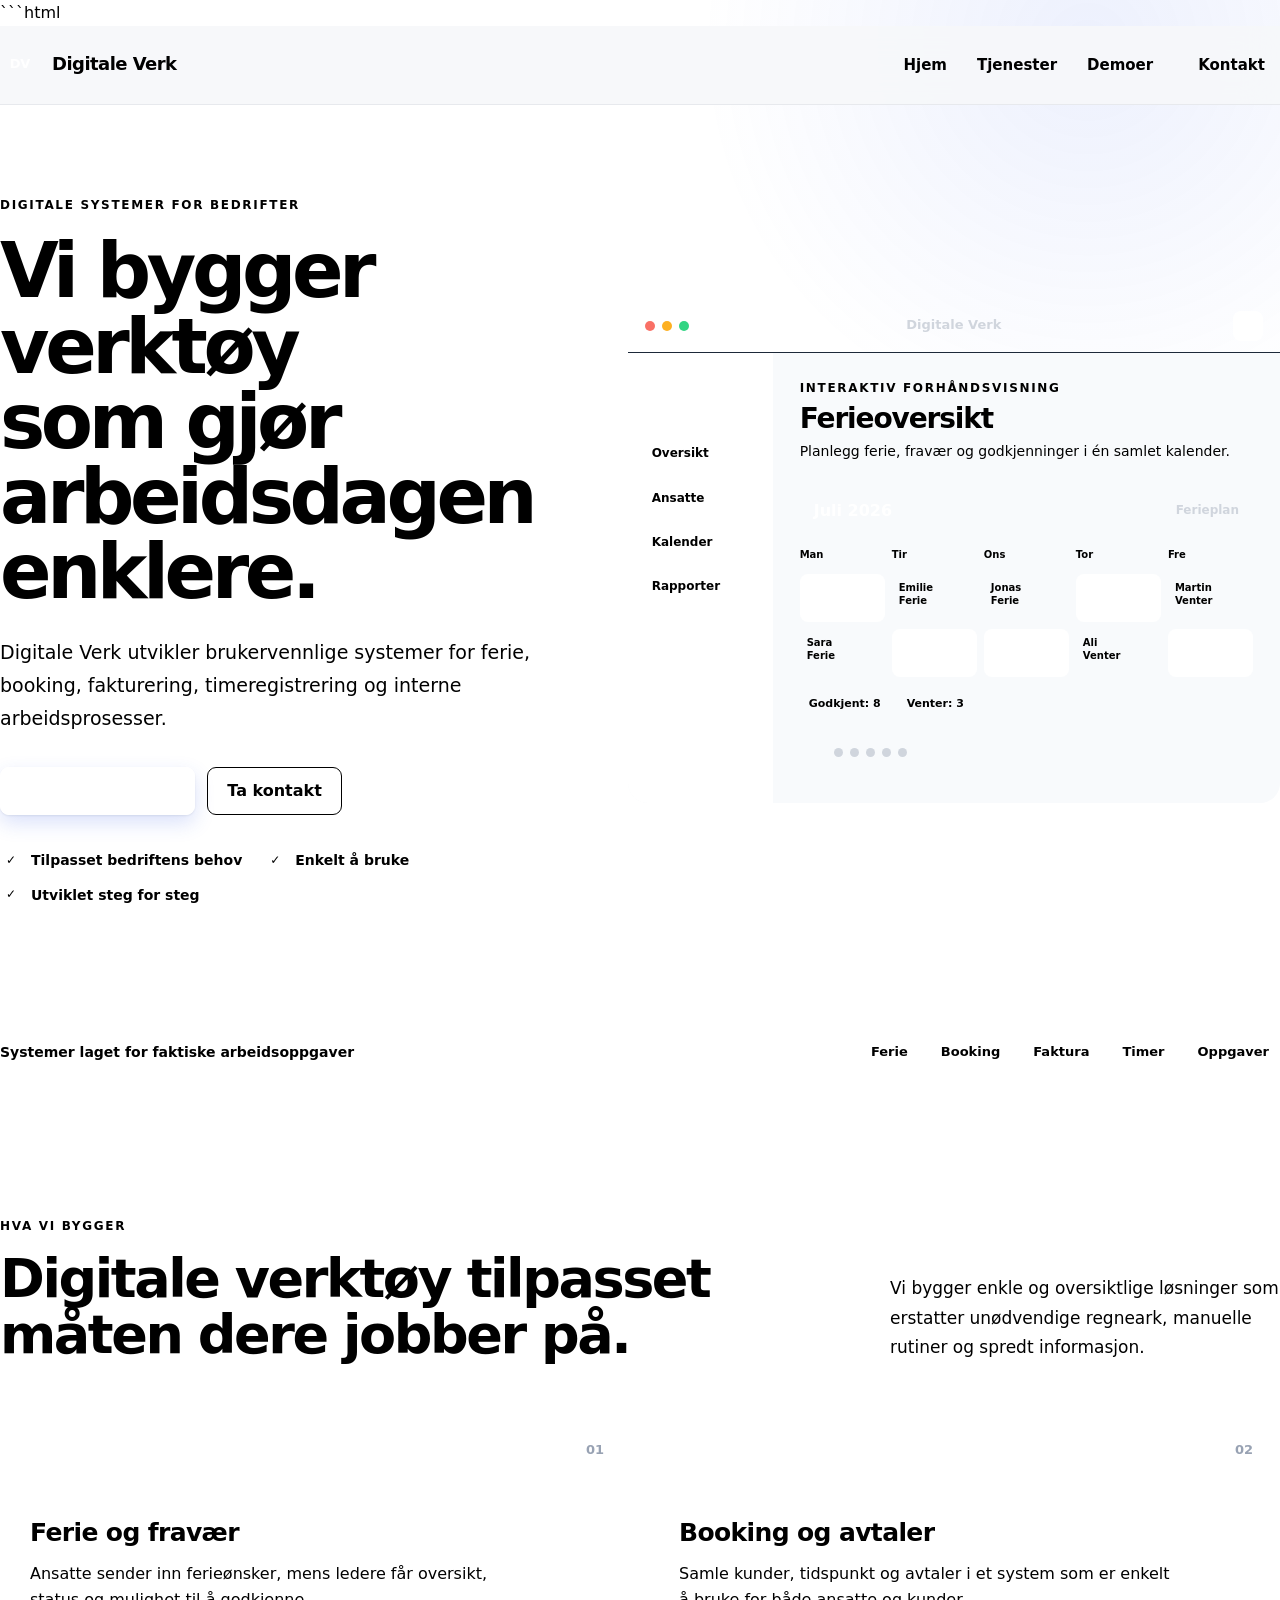
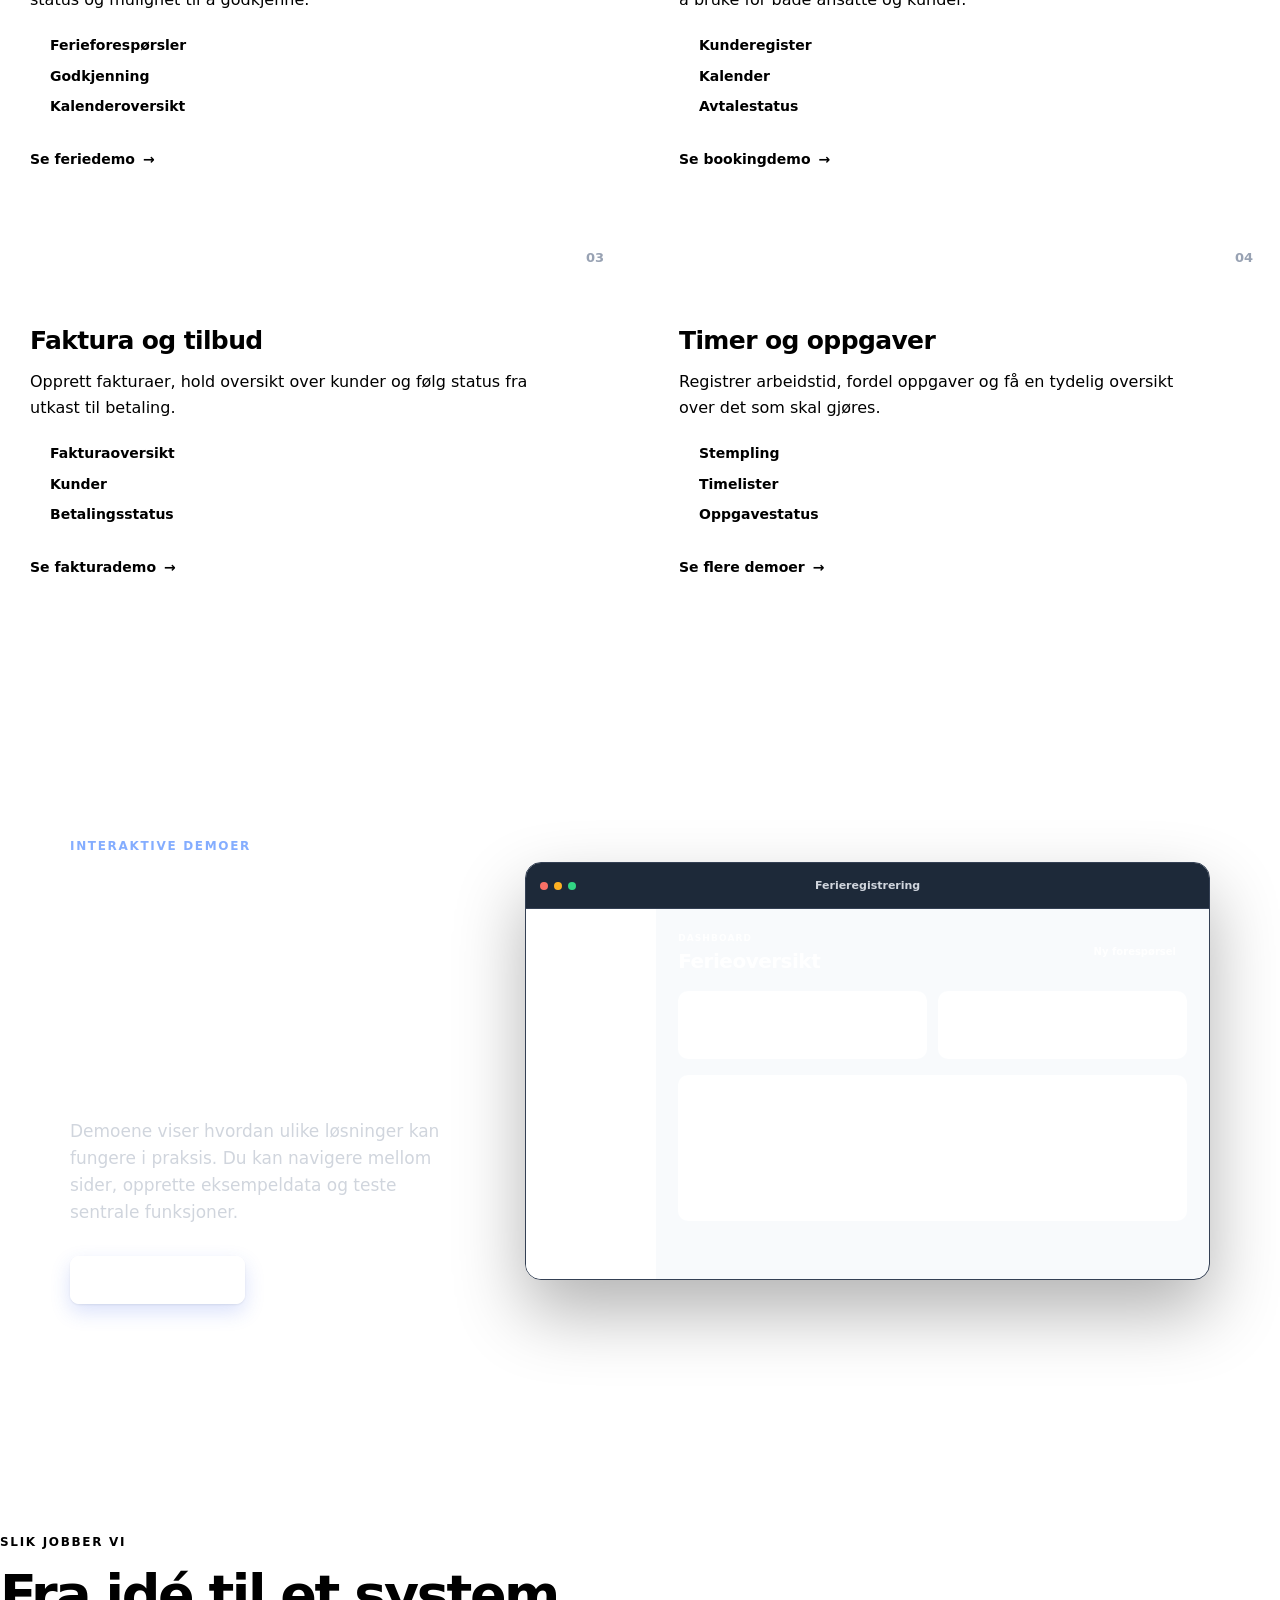
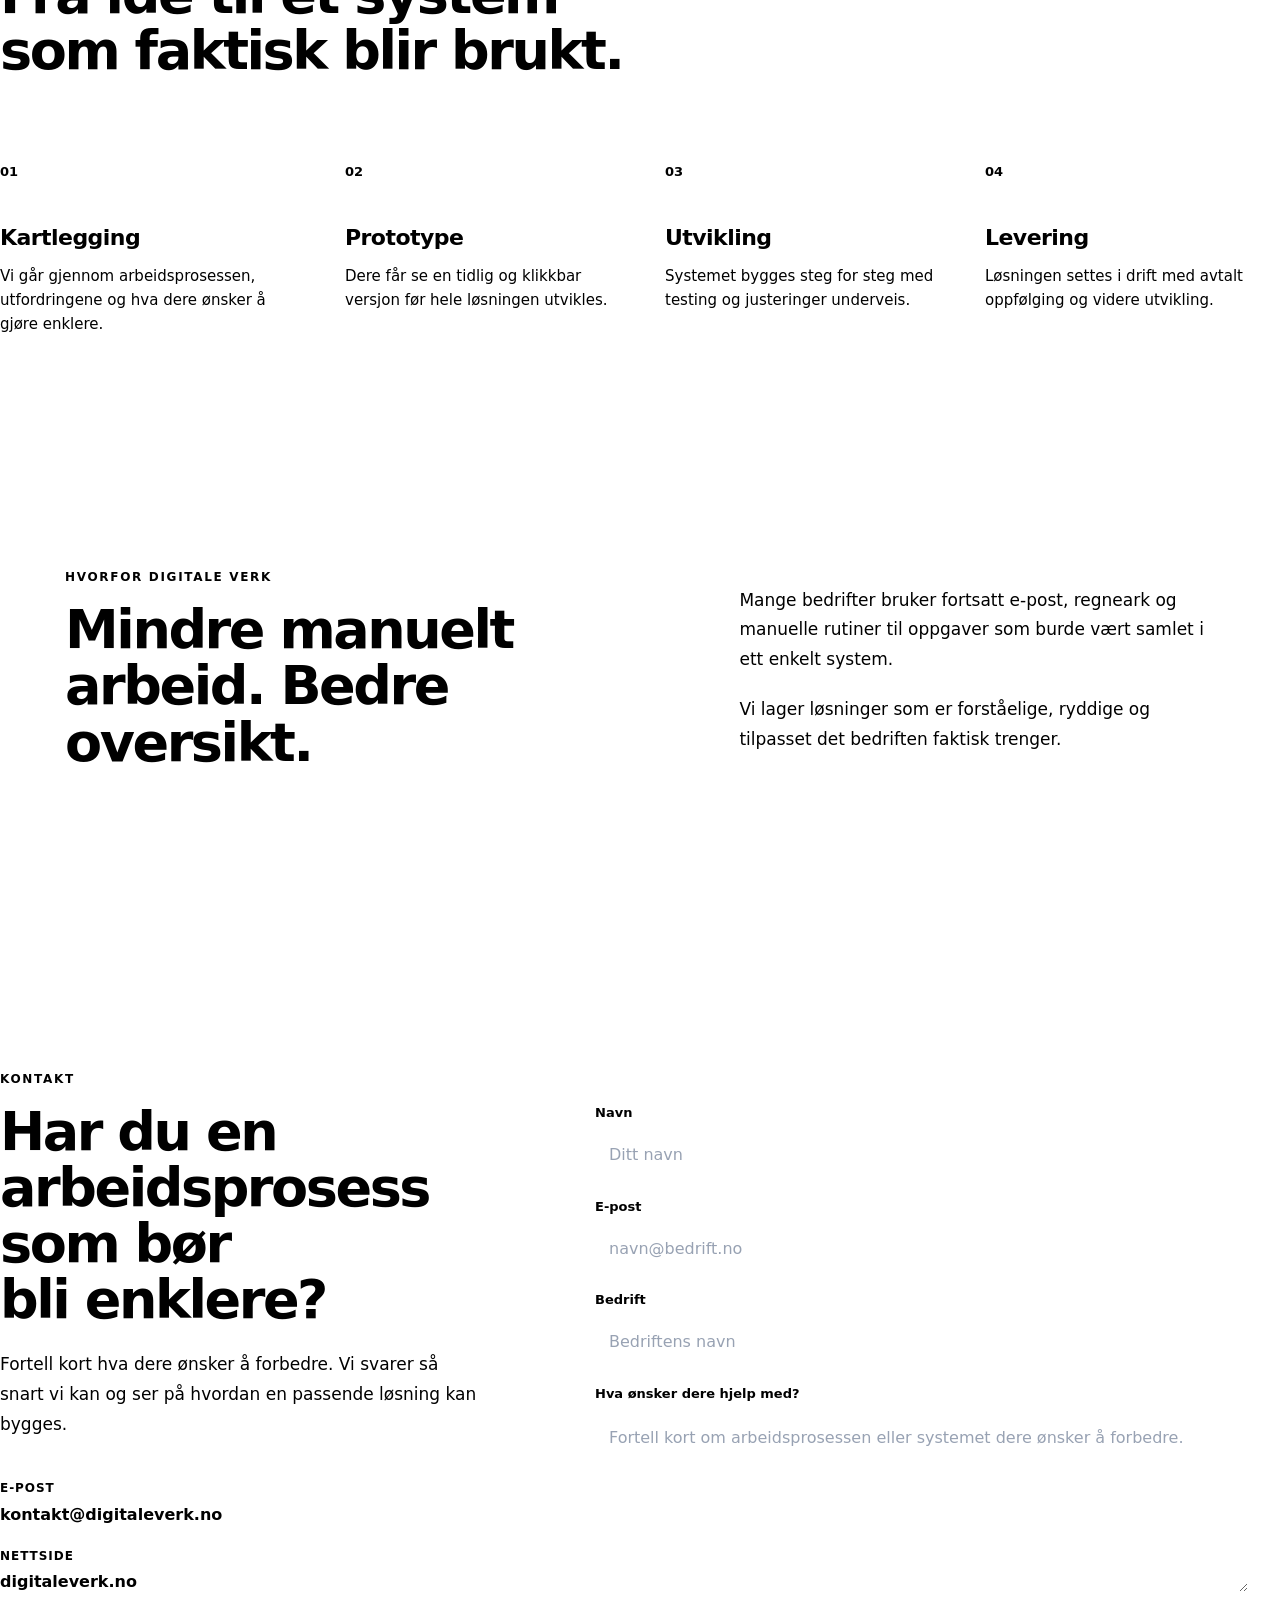
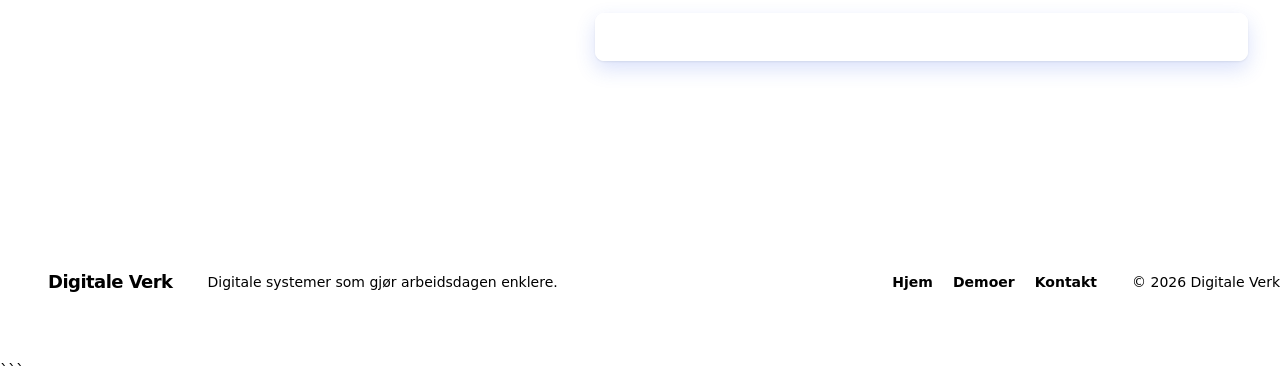
==== commit 183d2b2d: "Update index.html" ====
--- a/index.html
+++ b/index.html
@@ -24,7 +24,7 @@
 
   <link
     rel="stylesheet"
-    href="main.css?v=600"
+    href="main.css?v=601"
   >
 </head>
 
--- a/main.css
+++ b/main.css
@@ -1,189 +1,525 @@
-:root{
-  --bg:#f4f7fb;
-  --surface:#ffffff;
-  --text:#101828;
-  --muted:#667085;
-  --line:#d9e2ec;
-  --accent:#4f46e5;
-  --accent-2:#06b6d4;
-  --accent-soft:#eef2ff;
-  --shadow:0 24px 70px rgba(16,24,40,.10);
-}
-
-*{box-sizing:border-box;margin:0;padding:0}
-html{scroll-behavior:smooth}
-
-body{
-  font-family:Inter, Arial, sans-serif;
-  color:var(--text);
+```css
+/* =========================================================
+   DIGITALE VERK – MAIN.CSS
+   ========================================================= */
+
+/* ---------- Grunnverdier ---------- */
+
+:root {
+  --background: #f7f8fa;
+  --background-soft: #f1f3f6;
+  --surface: #ffffff;
+  --surface-dark: #101828;
+
+  --text: #101828;
+  --text-soft: #344054;
+  --muted: #667085;
+
+  --border: #e4e7ec;
+  --border-dark: #d0d5dd;
+
+  --primary: #315bea;
+  --primary-hover: #2449c9;
+  --primary-soft: #eef2ff;
+
+  --success: #067647;
+  --success-soft: #ecfdf3;
+
+  --warning: #b54708;
+  --warning-soft: #fffaeb;
+
+  --danger: #b42318;
+  --danger-soft: #fef3f2;
+
+  --radius-small: 8px;
+  --radius-medium: 12px;
+  --radius-large: 18px;
+  --radius-xlarge: 24px;
+
+  --shadow-small:
+    0 1px 2px rgba(16, 24, 40, 0.04);
+
+  --shadow-medium:
+    0 8px 24px rgba(16, 24, 40, 0.08);
+
+  --shadow-large:
+    0 24px 60px rgba(16, 24, 40, 0.12);
+
+  --content-width: 1180px;
+}
+
+/* ---------- Reset ---------- */
+
+* {
+  box-sizing: border-box;
+  margin: 0;
+  padding: 0;
+}
+
+html {
+  scroll-behavior: smooth;
+  scroll-padding-top: 100px;
+}
+
+body {
+  min-height: 100vh;
+  background: var(--background);
+  color: var(--text);
+  font-family:
+    Inter,
+    ui-sans-serif,
+    system-ui,
+    -apple-system,
+    BlinkMacSystemFont,
+    "Segoe UI",
+    sans-serif;
+  line-height: 1.6;
+  -webkit-font-smoothing: antialiased;
+}
+
+body::before {
+  content: "";
+  position: fixed;
+  inset: 0;
+  z-index: -1;
+  pointer-events: none;
   background:
-    radial-gradient(circle at 80% 10%, rgba(79,70,229,.16), transparent 26%),
-    radial-gradient(circle at 10% 30%, rgba(6,182,212,.12), transparent 26%),
-    var(--bg);
-  line-height:1.6;
-}
-
-a{color:inherit;text-decoration:none}
-
-.site-header,
-main,
-.footer{
-  width:min(1120px, calc(100% - 40px));
-  margin:0 auto;
-}
-
-.site-header{
-  height:82px;
-  display:flex;
-  align-items:center;
-  justify-content:space-between;
-}
-
-.brand{
-  display:flex;
-  align-items:center;
-  gap:12px;
-  font-weight:850;
-  font-size:20px;
-  letter-spacing:-.03em;
-}
-
-.brand-mark{
-  width:38px;
-  height:38px;
-  border-radius:12px;
-  display:grid;
-  place-items:center;
-  background:linear-gradient(135deg, var(--accent), var(--accent-2));
-  color:white;
-  font-size:14px;
-  font-weight:900;
-}
-
-.menu{
-  display:flex;
-  gap:26px;
-  color:var(--muted);
-  font-weight:700;
-  font-size:15px;
-}
-
-.menu a:hover{color:var(--accent)}
-
-.hero{
-  min-height:calc(100vh - 82px);
-  display:grid;
-  grid-template-columns:1.05fr .95fr;
-  gap:70px;
-  align-items:center;
-  padding:50px 0 90px;
-}
+    radial-gradient(
+      circle at 85% 5%,
+      rgba(49, 91, 234, 0.09),
+      transparent 28%
+    );
+}
+
+img {
+  display: block;
+  max-width: 100%;
+}
+
+a {
+  color: inherit;
+  text-decoration: none;
+}
+
+button,
+input,
+textarea,
+select {
+  font: inherit;
+}
+
+button,
+a {
+  -webkit-tap-highlight-color: transparent;
+}
+
+button {
+  cursor: pointer;
+}
+
+main {
+  overflow: hidden;
+}
+
+/* =========================================================
+   HEADER
+   ========================================================= */
+
+.site-header {
+  position: sticky;
+  top: 0;
+  z-index: 100;
+  width: 100%;
+  border-bottom: 1px solid rgba(228, 231, 236, 0.85);
+  background: rgba(247, 248, 250, 0.9);
+  backdrop-filter: blur(18px);
+}
+
+.header-inner {
+  width: min(calc(100% - 40px), var(--content-width));
+  height: 78px;
+  margin-inline: auto;
+  display: flex;
+  align-items: center;
+  justify-content: space-between;
+  gap: 30px;
+}
+
+.brand {
+  display: inline-flex;
+  align-items: center;
+  gap: 12px;
+  flex-shrink: 0;
+}
+
+.brand-mark {
+  width: 40px;
+  height: 40px;
+  display: grid;
+  place-items: center;
+  border-radius: 10px;
+  background: var(--surface-dark);
+  color: #ffffff;
+  font-size: 13px;
+  font-weight: 800;
+  letter-spacing: -0.02em;
+}
+
+.brand-name {
+  color: var(--text);
+  font-size: 18px;
+  font-weight: 760;
+  letter-spacing: -0.03em;
+}
+
+.menu {
+  display: flex;
+  align-items: center;
+  gap: 30px;
+}
+
+.menu a {
+  color: var(--muted);
+  font-size: 15px;
+  font-weight: 650;
+  transition:
+    color 160ms ease,
+    background-color 160ms ease;
+}
+
+.menu a:hover {
+  color: var(--text);
+}
+
+.menu-contact {
+  min-height: 40px;
+  padding: 0 15px;
+  border: 1px solid var(--border);
+  border-radius: var(--radius-small);
+  display: inline-flex;
+  align-items: center;
+  background: var(--surface);
+  color: var(--text) !important;
+  box-shadow: var(--shadow-small);
+}
+
+.menu-contact:hover {
+  background: var(--background-soft);
+}
+
+/* =========================================================
+   KNAPPER
+   ========================================================= */
+
+.button {
+  min-height: 48px;
+  padding: 0 19px;
+  border: 1px solid transparent;
+  border-radius: 9px;
+  display: inline-flex;
+  align-items: center;
+  justify-content: center;
+  gap: 8px;
+  font-weight: 700;
+  line-height: 1;
+  transition:
+    background-color 160ms ease,
+    border-color 160ms ease,
+    color 160ms ease,
+    transform 160ms ease,
+    box-shadow 160ms ease;
+}
+
+.button:hover {
+  transform: translateY(-1px);
+}
+
+.button-primary,
+.button:not(.button-secondary):not(.secondary) {
+  border-color: var(--primary);
+  background: var(--primary);
+  color: #ffffff;
+  box-shadow:
+    0 1px 2px rgba(16, 24, 40, 0.08),
+    0 8px 20px rgba(49, 91, 234, 0.18);
+}
+
+.button-primary:hover,
+.button:not(.button-secondary):not(.secondary):hover {
+  border-color: var(--primary-hover);
+  background: var(--primary-hover);
+}
+
+.button-secondary,
+.button.secondary {
+  border-color: var(--border-dark);
+  background: var(--surface);
+  color: var(--text);
+  box-shadow: var(--shadow-small);
+}
+
+.button-secondary:hover,
+.button.secondary:hover {
+  background: var(--background-soft);
+}
+
+/* =========================================================
+   FELLES TYPOGRAFI
+   ========================================================= */
 
 .eyebrow,
-.section-label{
-  color:var(--accent);
-  font-size:12px;
-  font-weight:900;
-  letter-spacing:.16em;
-  text-transform:uppercase;
-  margin-bottom:18px;
-}
-
-h1{
-  max-width:760px;
-  font-size:clamp(46px, 7vw, 78px);
-  line-height:.98;
-  letter-spacing:-.06em;
-  margin-bottom:24px;
-}
-
-.lead{
-  max-width:680px;
-  color:var(--muted);
-  font-size:20px;
-  line-height:1.75;
-}
-
-.hero-actions{
-  display:flex;
-  flex-wrap:wrap;
-  gap:12px;
-  margin-top:32px;
-}
-
-.button,
-button{
-  display:inline-flex;
-  align-items:center;
-  justify-content:center;
-  border:0;
-  border-radius:14px;
-  background:var(--accent);
-  color:white;
-  padding:14px 20px;
-  font:inherit;
-  font-weight:850;
-  cursor:pointer;
-  box-shadow:0 14px 34px rgba(79,70,229,.22);
-  transition:.2s;
-}
-
-.button:hover,
-button:hover{transform:translateY(-2px)}
-
-.button.secondary{
-  background:white;
-  color:var(--text);
-  border:1px solid var(--line);
-  box-shadow:none;
-}
-
-.system-card{
-  background:rgba(255,255,255,.88);
-  border:1px solid rgba(255,255,255,.95);
-  border-radius:32px;
-  padding:28px;
-  box-shadow:var(--shadow);
-  backdrop-filter:blur(18px);
-  min-height:460px;
-}
-
-.system-top{
-  display:flex;
-  gap:8px;
-  margin-bottom:26px;
-}
-
-.system-top span{
-  width:10px;
-  height:10px;
-  border-radius:50%;
-  background:#cbd5e1;
-}
-
-.system-label{
-  color:var(--muted);
-  font-size:13px;
-  font-weight:800;
-  margin-bottom:6px;
-}
-
-.system-card h3{
-  font-size:30px;
-  letter-spacing:-.04em;
-  margin-bottom:8px;
-}
-
-.system-card > p:not(.system-label){
-  color:var(--muted);
-  margin-bottom:22px;
-}
-
-.system-preview{
-  min-height:240px;
-  display:grid;
-  gap:12px;
-}
+.section-label,
+.system-label {
+  color: var(--primary);
+  font-size: 12px;
+  font-weight: 760;
+  letter-spacing: 0.14em;
+  line-height: 1.4;
+  text-transform: uppercase;
+}
+
+.section-label {
+  margin-bottom: 16px;
+}
+
+h1,
+h2,
+h3 {
+  color: var(--text);
+  text-wrap: balance;
+}
+
+h1 {
+  font-size: clamp(46px, 6.7vw, 76px);
+  line-height: 0.99;
+  letter-spacing: -0.058em;
+}
+
+h2 {
+  font-size: clamp(34px, 4.5vw, 54px);
+  line-height: 1.04;
+  letter-spacing: -0.045em;
+}
+
+h3 {
+  font-size: 22px;
+  line-height: 1.2;
+  letter-spacing: -0.025em;
+}
+
+/* =========================================================
+   HERO
+   ========================================================= */
+
+.hero {
+  width: min(calc(100% - 40px), var(--content-width));
+  margin-inline: auto;
+  padding: 92px 0 100px;
+}
+
+.hero-content {
+  display: grid;
+  grid-template-columns: minmax(0, 0.92fr) minmax(480px, 1.08fr);
+  align-items: center;
+  gap: 72px;
+}
+
+.hero-copy {
+  max-width: 680px;
+}
+
+.hero-copy .eyebrow {
+  margin-bottom: 20px;
+}
+
+.hero-copy h1 {
+  margin-bottom: 26px;
+}
+
+.lead {
+  max-width: 650px;
+  color: var(--muted);
+  font-size: 19px;
+  line-height: 1.75;
+}
+
+.hero-actions {
+  display: flex;
+  flex-wrap: wrap;
+  gap: 12px;
+  margin-top: 32px;
+}
+
+.hero-points {
+  display: flex;
+  flex-wrap: wrap;
+  gap: 12px 22px;
+  margin-top: 34px;
+}
+
+.hero-point {
+  display: inline-flex;
+  align-items: center;
+  gap: 9px;
+  color: var(--text-soft);
+  font-size: 14px;
+  font-weight: 620;
+}
+
+.point-icon {
+  width: 22px;
+  height: 22px;
+  border-radius: 50%;
+  display: grid;
+  place-items: center;
+  background: var(--success-soft);
+  color: var(--success);
+  font-size: 12px;
+  font-weight: 900;
+}
+
+/* ---------- Produktvisning i hero ---------- */
+
+.hero-demo {
+  min-width: 0;
+}
+
+.system-card {
+  overflow: hidden;
+  border: 1px solid var(--border);
+  border-radius: 20px;
+  background: var(--surface);
+  box-shadow: var(--shadow-large);
+}
+
+.system-browser {
+  height: 54px;
+  padding: 0 17px;
+  display: grid;
+  grid-template-columns: 1fr auto 1fr;
+  align-items: center;
+  border-bottom: 1px solid #1d2939;
+  background: var(--surface-dark);
+  color: #ffffff;
+}
+
+.system-top {
+  display: flex;
+  align-items: center;
+  gap: 7px;
+}
+
+.system-top span {
+  width: 10px;
+  height: 10px;
+  border-radius: 50%;
+  background: #667085;
+}
+
+.system-top span:nth-child(1) {
+  background: #f97066;
+}
+
+.system-top span:nth-child(2) {
+  background: #fdb022;
+}
+
+.system-top span:nth-child(3) {
+  background: #32d583;
+}
+
+.system-browser-title {
+  color: #d0d5dd;
+  font-size: 13px;
+  font-weight: 650;
+}
+
+.system-user {
+  justify-self: end;
+  width: 30px;
+  height: 30px;
+  border-radius: 8px;
+  display: grid;
+  place-items: center;
+  background: #ffffff;
+  color: var(--text);
+  font-size: 11px;
+  font-weight: 800;
+}
+
+.system-content {
+  min-height: 450px;
+  display: grid;
+  grid-template-columns: 145px minmax(0, 1fr);
+  background: #f8fafc;
+}
+
+.system-sidebar {
+  padding: 20px 13px;
+  display: flex;
+  flex-direction: column;
+  gap: 7px;
+  border-right: 1px solid var(--border);
+  background: #ffffff;
+}
+
+.system-sidebar-logo {
+  width: 42px;
+  height: 42px;
+  margin-bottom: 13px;
+  border-radius: 10px;
+  display: grid;
+  place-items: center;
+  background: var(--surface-dark);
+  color: #ffffff;
+  font-size: 12px;
+  font-weight: 800;
+}
+
+.system-nav {
+  padding: 9px 11px;
+  border-radius: 7px;
+  color: var(--muted);
+  font-size: 12px;
+  font-weight: 650;
+}
+
+.system-nav.active {
+  background: var(--primary-soft);
+  color: var(--primary);
+}
+
+.system-main {
+  min-width: 0;
+  padding: 27px;
+}
+
+.system-main .system-label {
+  margin-bottom: 7px;
+}
+
+.system-main h2,
+.system-card h3 {
+  margin-bottom: 7px;
+  font-size: 28px;
+  letter-spacing: -0.04em;
+}
+
+.system-main > p:not(.system-label),
+.system-card > p:not(.system-label) {
+  margin-bottom: 22px;
+  color: var(--muted);
+  font-size: 14px;
+}
+
+.system-preview {
+  min-height: 245px;
+  display: grid;
+  align-content: start;
+  gap: 11px;
+}
+
+/* ---------- Elementer produsert av main.js ---------- */
 
 .status-row,
 .invoice-line,
@@ -193,931 +529,1794 @@
 .portal-header,
 .portal-grid div,
 .stamp-card,
-.request-card{
-  background:#f8fafc;
-  border:1px solid var(--line);
-  border-radius:16px;
-  padding:15px 16px;
+.request-card {
+  padding: 14px 15px;
+  border: 1px solid var(--border);
+  border-radius: 10px;
+  background: var(--surface);
 }
 
 .status-row,
 .invoice-line,
 .invoice-summary,
-.stamp-card{
-  display:flex;
-  justify-content:space-between;
-  align-items:center;
+.stamp-card {
+  display: flex;
+  align-items: center;
+  justify-content: space-between;
+  gap: 15px;
 }
 
 .status-row span,
 .invoice-line span,
 .invoice-summary span,
-.stamp-card span{
-  color:var(--muted);
-  font-weight:750;
+.stamp-card span {
+  color: var(--muted);
+  font-size: 13px;
+  font-weight: 650;
 }
 
 .status-row strong,
 .invoice-line strong,
-.invoice-summary strong{
-  font-size:20px;
+.invoice-summary strong {
+  font-size: 18px;
 }
 
 .calendar-mini,
 .vacation-ui,
-.requests-ui{
-  display:grid;
-  gap:12px;
-}
-
-.calendar-mini{
-  background:#f8fafc;
-  border:1px solid var(--line);
-  border-radius:18px;
-  padding:14px;
+.requests-ui,
+.invoice-ui {
+  display: grid;
+  gap: 11px;
+}
+
+.calendar-mini {
+  padding: 13px;
+  border: 1px solid var(--border);
+  border-radius: 12px;
+  background: var(--surface);
 }
 
 .calendar-head,
 .vacation-head,
-.request-toolbar{
-  display:flex;
-  justify-content:space-between;
-  align-items:center;
+.request-toolbar {
+  display: flex;
+  align-items: center;
+  justify-content: space-between;
+  gap: 15px;
 }
 
 .vacation-head,
-.request-toolbar{
-  padding:14px 15px;
-  border-radius:16px;
-  background:linear-gradient(135deg,var(--accent),var(--accent-2));
-  color:white;
+.request-toolbar {
+  padding: 13px 14px;
+  border-radius: 10px;
+  background: var(--surface-dark);
+  color: #ffffff;
 }
 
 .calendar-head span,
 .vacation-head span,
-.request-toolbar span{
-  color:var(--muted);
-  font-size:13px;
-  font-weight:800;
+.request-toolbar span {
+  color: var(--muted);
+  font-size: 12px;
+  font-weight: 700;
 }
 
 .vacation-head span,
-.request-toolbar span{
-  color:white;
-  opacity:.9;
+.request-toolbar span {
+  color: #d0d5dd;
 }
 
 .calendar-days,
 .calendar-slots,
 .vacation-week,
-.vacation-calendar{
-  display:grid;
-  grid-template-columns:repeat(5,1fr);
-  gap:8px;
+.vacation-calendar {
+  display: grid;
+  grid-template-columns: repeat(5, 1fr);
+  gap: 7px;
 }
 
 .calendar-days span,
-.vacation-week span{
-  color:var(--muted);
-  font-size:12px;
-  font-weight:900;
+.vacation-week span {
+  color: var(--muted);
+  font-size: 10px;
+  font-weight: 750;
 }
 
 .calendar-slots div,
-.vacation-calendar div{
-  min-height:52px;
-  border-radius:12px;
-  background:white;
-  border:1px solid var(--line);
-}
-
-.calendar-slots .booking{
-  background:var(--accent-soft);
-  color:var(--accent);
-  font-size:11px;
-  font-weight:900;
-  padding:8px;
-}
-
-.vacation-calendar .vacation{
-  padding:8px;
-  font-size:11px;
-  font-weight:900;
-  line-height:1.25;
-}
-
-.vacation.approved{
-  background:#ecfdf3;
-  color:#047857;
-}
-
-.vacation.pending{
-  background:#fff7ed;
-  color:#c2410c;
-}
-
-.vacation-summary{
-  display:flex;
-  gap:10px;
-  flex-wrap:wrap;
-}
-
-.vacation-summary span{
-  padding:8px 10px;
-  border-radius:999px;
-  background:#f8fafc;
-  border:1px solid var(--line);
-  color:var(--muted);
-  font-size:13px;
-  font-weight:800;
-}
-
-.invoice-ui{
-  display:grid;
-  gap:12px;
-}
-
-.invoice-ui button{
-  width:max-content;
-  margin:0;
-  padding:10px 14px;
-  border-radius:12px;
-  font-size:13px;
-}
-
-.invoice-line strong{
-  color:var(--accent);
-}
-
-.invoice-summary{
-  background:#eef2ff;
-}
-
-.invoice-summary strong{
-  color:var(--accent);
+.vacation-calendar div {
+  min-height: 48px;
+  border: 1px solid var(--border);
+  border-radius: 8px;
+  background: #ffffff;
+}
+
+.calendar-slots .booking {
+  padding: 7px;
+  background: var(--primary-soft);
+  color: var(--primary);
+  font-size: 10px;
+  font-weight: 750;
+}
+
+.vacation-calendar .vacation {
+  padding: 7px;
+  font-size: 10px;
+  font-weight: 750;
+  line-height: 1.3;
+}
+
+.vacation.approved {
+  background: var(--success-soft);
+  color: var(--success);
+}
+
+.vacation.pending {
+  background: var(--warning-soft);
+  color: var(--warning);
+}
+
+.vacation-summary {
+  display: flex;
+  flex-wrap: wrap;
+  gap: 8px;
+}
+
+.vacation-summary span {
+  padding: 7px 9px;
+  border: 1px solid var(--border);
+  border-radius: 999px;
+  background: var(--surface);
+  color: var(--muted);
+  font-size: 11px;
+  font-weight: 700;
+}
+
+.invoice-ui button {
+  width: max-content;
+  padding: 9px 12px;
+  border: 0;
+  border-radius: 8px;
+  background: var(--primary);
+  color: #ffffff;
+  font-size: 12px;
+  font-weight: 700;
+}
+
+.invoice-line strong,
+.invoice-summary strong {
+  color: var(--primary);
+}
+
+.invoice-summary {
+  background: var(--primary-soft);
 }
 
 .ticket,
-.request-card{
-  display:flex;
-  justify-content:space-between;
-  gap:12px;
-  align-items:center;
-}
-
-.ticket span{
-  color:var(--accent);
-  font-weight:800;
-}
-
-.task{
-  display:flex;
-  align-items:center;
-  gap:10px;
-  font-weight:800;
-}
-
-.task input{
-  width:auto;
-}
-
-.portal-header{
-  display:flex;
-  justify-content:space-between;
-  gap:14px;
-  background:linear-gradient(135deg,var(--accent),var(--accent-2));
-  color:white;
-}
-
-.portal-header div{
-  display:grid;
+.request-card {
+  display: flex;
+  align-items: center;
+  justify-content: space-between;
+  gap: 12px;
+}
+
+.ticket span {
+  color: var(--primary);
+  font-size: 12px;
+  font-weight: 700;
+}
+
+.task {
+  display: flex;
+  align-items: center;
+  gap: 10px;
+  font-size: 13px;
+  font-weight: 700;
+}
+
+.task input {
+  width: auto;
+}
+
+.portal-header {
+  display: flex;
+  justify-content: space-between;
+  gap: 14px;
+  background: var(--surface-dark);
+  color: #ffffff;
+}
+
+.portal-header div {
+  display: grid;
 }
 
 .portal-header span,
-.portal-header small{
-  opacity:.85;
-  font-size:13px;
-}
-
-.portal-grid{
-  display:grid;
-  grid-template-columns:1fr 1fr;
-  gap:12px;
-}
-
-.portal-grid div{
-  font-weight:850;
-  color:var(--accent);
-}
-
-.portal-grid strong{
-  display:block;
-  color:var(--text);
-  font-size:22px;
-  margin-top:6px;
-}
-
-.stamp-time{
-  font-size:34px;
-  font-weight:900;
-  letter-spacing:-.05em;
-}
-
-.request-card p{
-  color:var(--muted);
-  font-size:13px;
-  margin-top:2px;
-}
-
-.request-card > span{
-  padding:6px 10px;
-  border-radius:999px;
-  font-size:12px;
-  font-weight:900;
-}
-
-.request-card.new > span{
-  background:#eef2ff;
-  color:var(--accent);
-}
-
-.request-card.progress > span{
-  background:#fff7ed;
-  color:#c2410c;
-}
-
-.request-card.done > span{
-  background:#ecfdf3;
-  color:#047857;
-}
-
-.system-dots{
-  display:flex;
-  gap:8px;
-  margin-top:20px;
-}
-
-.system-dots button{
-  width:9px;
-  height:9px;
-  min-width:9px;
-  padding:0;
-  margin:0;
-  border-radius:999px;
-  background:#cbd5e1;
-  box-shadow:none;
-}
-
-.system-dots button.active{
-  width:28px;
-  background:linear-gradient(90deg,var(--accent),var(--accent-2));
-}
-
-.tools,
-.process,
-.contact{
-  padding:76px 0;
-  border-top:1px solid var(--line);
-}
-
-.tool-grid{
-  display:grid;
-  grid-template-columns:repeat(4,1fr);
-  gap:16px;
-}
-
-.tool-card{
-  background:var(--surface);
-  border:1px solid var(--line);
-  border-radius:24px;
-  padding:26px;
-  min-height:260px;
-  box-shadow:0 16px 50px rgba(16,24,40,.05);
-}
-
-.tool-card span{
-  width:42px;
-  height:42px;
-  display:grid;
-  place-items:center;
-  border-radius:14px;
-  background:var(--accent-soft);
-  color:var(--accent);
-  font-size:13px;
-  font-weight:900;
-  margin-bottom:22px;
-}
-
-.tool-card h2{
-  font-size:22px;
-  line-height:1.2;
-  letter-spacing:-.03em;
-  margin-bottom:12px;
-}
-
-.tool-card p{
-  color:var(--muted);
-  font-size:16px;
-}
-
-.process,
-.contact{
-  display:grid;
-  grid-template-columns:.8fr 1.2fr;
-  gap:70px;
-}
-
-.process h2,
-.contact h2{
-  font-size:clamp(34px,5vw,52px);
-  line-height:1.05;
-  letter-spacing:-.05em;
-}
-
-.process > p{
-  color:var(--muted);
-  font-size:19px;
-  line-height:1.75;
-  max-width:660px;
-}
-
-.contact{
-  gap:60px;
-  align-items:start;
-}
-
-.contact-text p:not(.section-label){
-  color:var(--muted);
-  font-size:18px;
-  margin-top:16px;
-}
-
-.contact-form{
-  background:var(--surface);
-  border:1px solid var(--line);
-  border-radius:28px;
-  padding:26px;
-  box-shadow:var(--shadow);
-  display:grid;
-  gap:14px;
+.portal-header small {
+  color: #d0d5dd;
+  font-size: 11px;
+}
+
+.portal-grid {
+  display: grid;
+  grid-template-columns: 1fr 1fr;
+  gap: 11px;
+}
+
+.portal-grid div {
+  color: var(--primary);
+  font-size: 12px;
+  font-weight: 750;
+}
+
+.portal-grid strong {
+  display: block;
+  margin-top: 5px;
+  color: var(--text);
+  font-size: 20px;
+}
+
+.stamp-time {
+  font-size: 30px;
+  font-weight: 800;
+  letter-spacing: -0.05em;
+}
+
+.request-card p {
+  margin-top: 2px;
+  color: var(--muted);
+  font-size: 11px;
+}
+
+.request-card > span {
+  padding: 5px 8px;
+  border-radius: 999px;
+  font-size: 10px;
+  font-weight: 750;
+}
+
+.request-card.new > span {
+  background: var(--primary-soft);
+  color: var(--primary);
+}
+
+.request-card.progress > span {
+  background: var(--warning-soft);
+  color: var(--warning);
+}
+
+.request-card.done > span {
+  background: var(--success-soft);
+  color: var(--success);
+}
+
+.system-dots {
+  display: flex;
+  gap: 7px;
+  margin-top: 18px;
+}
+
+.system-dots button {
+  width: 9px;
+  min-width: 9px;
+  height: 9px;
+  padding: 0;
+  border: 0;
+  border-radius: 999px;
+  background: #d0d5dd;
+  box-shadow: none;
+}
+
+.system-dots button:hover {
+  transform: none;
+}
+
+.system-dots button.active {
+  width: 27px;
+  background: var(--primary);
+}
+
+/* =========================================================
+   TILLITSSTRIPE
+   ========================================================= */
+
+.trust-strip {
+  border-top: 1px solid var(--border);
+  border-bottom: 1px solid var(--border);
+  background: var(--surface);
+}
+
+.trust-inner {
+  width: min(calc(100% - 40px), var(--content-width));
+  min-height: 92px;
+  margin-inline: auto;
+  display: flex;
+  align-items: center;
+  justify-content: space-between;
+  gap: 35px;
+}
+
+.trust-inner > p {
+  color: var(--muted);
+  font-size: 14px;
+  font-weight: 650;
+}
+
+.trust-items {
+  display: flex;
+  flex-wrap: wrap;
+  justify-content: flex-end;
+  gap: 11px;
+}
+
+.trust-items span {
+  padding: 7px 11px;
+  border: 1px solid var(--border);
+  border-radius: 999px;
+  background: var(--background);
+  color: var(--text-soft);
+  font-size: 13px;
+  font-weight: 650;
+}
+
+/* =========================================================
+   TJENESTER
+   ========================================================= */
+
+.services-section {
+  width: min(calc(100% - 40px), var(--content-width));
+  margin-inline: auto;
+  padding: 120px 0;
+}
+
+.section-heading {
+  margin-bottom: 52px;
+  display: grid;
+  grid-template-columns: minmax(0, 1fr) 390px;
+  align-items: end;
+  gap: 60px;
+}
+
+.section-heading h2 {
+  max-width: 750px;
+}
+
+.section-intro {
+  color: var(--muted);
+  font-size: 17px;
+  line-height: 1.75;
+}
+
+.service-grid {
+  display: grid;
+  grid-template-columns: repeat(2, 1fr);
+  gap: 18px;
+}
+
+.service-card {
+  position: relative;
+  min-height: 390px;
+  padding: 30px;
+  overflow: hidden;
+  border: 1px solid var(--border);
+  border-radius: var(--radius-large);
+  background: var(--surface);
+  box-shadow: var(--shadow-small);
+  transition:
+    border-color 180ms ease,
+    transform 180ms ease,
+    box-shadow 180ms ease;
+}
+
+.service-card:hover {
+  border-color: #c6ceda;
+  transform: translateY(-3px);
+  box-shadow: var(--shadow-medium);
+}
+
+.service-number {
+  position: absolute;
+  top: 25px;
+  right: 27px;
+  color: #98a2b3;
+  font-size: 13px;
+  font-weight: 700;
+}
+
+.service-icon {
+  width: 48px;
+  height: 48px;
+  margin-bottom: 25px;
+  border-radius: 11px;
+  display: grid;
+  place-items: center;
+  background: var(--surface-dark);
+  color: #ffffff;
+  font-size: 12px;
+  font-weight: 800;
+}
+
+.service-card h3 {
+  margin-bottom: 13px;
+  font-size: 25px;
+}
+
+.service-card > p {
+  max-width: 500px;
+  margin-bottom: 22px;
+  color: var(--muted);
+}
+
+.service-card ul {
+  margin-bottom: 30px;
+  display: grid;
+  gap: 8px;
+  list-style: none;
+}
+
+.service-card li {
+  position: relative;
+  padding-left: 20px;
+  color: var(--text-soft);
+  font-size: 14px;
+  font-weight: 600;
+}
+
+.service-card li::before {
+  content: "";
+  position: absolute;
+  top: 9px;
+  left: 0;
+  width: 6px;
+  height: 6px;
+  border-radius: 50%;
+  background: var(--primary);
+}
+
+.service-link {
+  display: inline-flex;
+  align-items: center;
+  gap: 8px;
+  color: var(--primary);
+  font-size: 14px;
+  font-weight: 700;
+}
+
+.service-link span {
+  transition: transform 160ms ease;
+}
+
+.service-link:hover span {
+  transform: translateX(3px);
+}
+
+/* =========================================================
+   DEMO-HØYDEPUNKT
+   ========================================================= */
+
+.demo-highlight {
+  width: min(calc(100% - 40px), var(--content-width));
+  margin-inline: auto;
+  padding: 105px 70px;
+  border-radius: 24px;
+  display: grid;
+  grid-template-columns: 0.72fr 1.28fr;
+  align-items: center;
+  gap: 70px;
+  background: var(--surface-dark);
+  color: #ffffff;
+}
+
+.demo-highlight-copy h2 {
+  max-width: 500px;
+  margin-bottom: 22px;
+  color: #ffffff;
+}
+
+.demo-highlight-copy > p:not(.section-label) {
+  max-width: 500px;
+  margin-bottom: 30px;
+  color: #d0d5dd;
+  font-size: 17px;
+}
+
+.demo-highlight .section-label {
+  color: #84adff;
+}
+
+.demo-highlight-panel {
+  overflow: hidden;
+  border: 1px solid #344054;
+  border-radius: 16px;
+  background: #f8fafc;
+  box-shadow:
+    0 32px 70px rgba(0, 0, 0, 0.3);
+}
+
+.demo-panel-header {
+  height: 46px;
+  padding: 0 14px;
+  display: grid;
+  grid-template-columns: 1fr auto 1fr;
+  align-items: center;
+  border-bottom: 1px solid #344054;
+  background: #1d2939;
+}
+
+.demo-panel-header > div {
+  display: flex;
+  gap: 6px;
+}
+
+.demo-panel-header span {
+  width: 8px;
+  height: 8px;
+  border-radius: 50%;
+  background: #667085;
+}
+
+.demo-panel-header span:nth-child(1) {
+  background: #f97066;
+}
+
+.demo-panel-header span:nth-child(2) {
+  background: #fdb022;
+}
+
+.demo-panel-header span:nth-child(3) {
+  background: #32d583;
+}
+
+.demo-panel-header p {
+  color: #d0d5dd;
+  font-size: 11px;
+  font-weight: 650;
+}
+
+.demo-panel-body {
+  min-height: 370px;
+  display: grid;
+  grid-template-columns: 130px 1fr;
+}
+
+.mini-sidebar {
+  padding: 15px 10px;
+  display: flex;
+  flex-direction: column;
+  gap: 6px;
+  border-right: 1px solid var(--border);
+  background: #ffffff;
+}
+
+.mini-logo {
+  width: 38px;
+  height: 38px;
+  margin-bottom: 12px;
+  border-radius: 9px;
+  display: grid;
+  place-items: center;
+  background: var(--surface-dark);
+  color: #ffffff;
+  font-size: 11px;
+  font-weight: 800;
+}
+
+.mini-sidebar span {
+  padding: 8px 9px;
+  border-radius: 6px;
+  color: var(--muted);
+  font-size: 10px;
+  font-weight: 650;
+}
+
+.mini-sidebar span.active {
+  background: var(--primary-soft);
+  color: var(--primary);
+}
+
+.mini-content {
+  min-width: 0;
+  padding: 22px;
+}
+
+.mini-heading {
+  margin-bottom: 18px;
+  display: flex;
+  align-items: center;
+  justify-content: space-between;
+  gap: 15px;
+}
+
+.mini-heading small {
+  color: var(--primary);
+  font-size: 9px;
+  font-weight: 750;
+  letter-spacing: 0.12em;
+  text-transform: uppercase;
+}
+
+.mini-heading h3 {
+  margin-top: 3px;
+  font-size: 20px;
+}
+
+.mini-heading button {
+  padding: 9px 11px;
+  border: 0;
+  border-radius: 7px;
+  background: var(--primary);
+  color: #ffffff;
+  font-size: 10px;
+  font-weight: 700;
+}
+
+.mini-stats {
+  margin-bottom: 16px;
+  display: grid;
+  grid-template-columns: 1fr 1fr;
+  gap: 11px;
+}
+
+.mini-stats div {
+  padding: 14px;
+  border: 1px solid var(--border);
+  border-radius: 10px;
+  background: #ffffff;
+}
+
+.mini-stats strong {
+  display: block;
+  color: var(--text);
+  font-size: 24px;
+  line-height: 1;
+}
+
+.mini-stats span {
+  color: var(--muted);
+  font-size: 10px;
+  font-weight: 650;
+}
+
+.mini-list {
+  padding: 9px;
+  border: 1px solid var(--border);
+  border-radius: 10px;
+  background: #ffffff;
+}
+
+.mini-list div {
+  padding: 11px;
+  display: flex;
+  align-items: center;
+  justify-content: space-between;
+  gap: 15px;
+  border-bottom: 1px solid var(--border);
+  color: var(--text-soft);
+  font-size: 11px;
+  font-weight: 650;
+}
+
+.mini-list div:last-child {
+  border-bottom: 0;
+}
+
+.mini-list b {
+  padding: 4px 7px;
+  border-radius: 999px;
+  background: var(--success-soft);
+  color: var(--success);
+  font-size: 8px;
+}
+
+/* =========================================================
+   PROSESS
+   ========================================================= */
+
+.process-section {
+  width: min(calc(100% - 40px), var(--content-width));
+  margin-inline: auto;
+  padding: 125px 0;
+}
+
+.process-heading {
+  max-width: 760px;
+  margin-bottom: 55px;
+}
+
+.process-grid {
+  display: grid;
+  grid-template-columns: repeat(4, 1fr);
+  border-top: 1px solid var(--border);
+}
+
+.process-card {
+  min-height: 245px;
+  padding: 28px 25px;
+  border-right: 1px solid var(--border);
+}
+
+.process-card:first-child {
+  padding-left: 0;
+}
+
+.process-card:last-child {
+  padding-right: 0;
+  border-right: 0;
+}
+
+.process-card > span {
+  display: block;
+  margin-bottom: 42px;
+  color: var(--primary);
+  font-size: 13px;
+  font-weight: 750;
+}
+
+.process-card h3 {
+  margin-bottom: 12px;
+}
+
+.process-card p {
+  color: var(--muted);
+  font-size: 15px;
+}
+
+/* =========================================================
+   OM OSS
+   ========================================================= */
+
+.about-section {
+  width: min(calc(100% - 40px), var(--content-width));
+  margin-inline: auto;
+  padding-bottom: 120px;
+}
+
+.about-box {
+  padding: 65px;
+  border: 1px solid var(--border);
+  border-radius: var(--radius-xlarge);
+  display: grid;
+  grid-template-columns: 1fr 0.8fr;
+  align-items: center;
+  gap: 80px;
+  background: var(--surface);
+  box-shadow: var(--shadow-small);
+}
+
+.about-box h2 {
+  max-width: 680px;
+}
+
+.about-content {
+  display: grid;
+  gap: 20px;
+}
+
+.about-content p {
+  color: var(--muted);
+  font-size: 17px;
+  line-height: 1.75;
+}
+
+/* =========================================================
+   KONTAKT
+   ========================================================= */
+
+.contact-section {
+  border-top: 1px solid var(--border);
+  background: var(--surface);
+}
+
+.contact-layout {
+  width: min(calc(100% - 40px), var(--content-width));
+  margin-inline: auto;
+  padding: 115px 0;
+  display: grid;
+  grid-template-columns: 0.8fr 1.2fr;
+  align-items: start;
+  gap: 85px;
+}
+
+.contact-copy {
+  position: sticky;
+  top: 120px;
+}
+
+.contact-copy h2 {
+  max-width: 550px;
+  margin-bottom: 22px;
+}
+
+.contact-copy > p:not(.section-label) {
+  max-width: 530px;
+  color: var(--muted);
+  font-size: 17px;
+  line-height: 1.75;
+}
+
+.contact-details {
+  margin-top: 40px;
+  display: grid;
+  gap: 20px;
+}
+
+.contact-details div {
+  display: grid;
+  gap: 3px;
+}
+
+.contact-details span {
+  color: var(--muted);
+  font-size: 12px;
+  font-weight: 700;
+  letter-spacing: 0.08em;
+  text-transform: uppercase;
+}
+
+.contact-details a,
+.contact-details p {
+  color: var(--text);
+  font-size: 16px;
+  font-weight: 650;
+}
+
+.contact-details a:hover {
+  color: var(--primary);
+}
+
+.contact-form {
+  padding: 32px;
+  border: 1px solid var(--border);
+  border-radius: var(--radius-large);
+  display: grid;
+  gap: 18px;
+  background: var(--background);
+}
+
+.form-group {
+  display: grid;
+  gap: 7px;
+}
+
+.form-group label {
+  color: var(--text-soft);
+  font-size: 13px;
+  font-weight: 700;
 }
 
 input,
-textarea{
-  width:100%;
-  border:1px solid var(--line);
-  border-radius:14px;
-  background:#f9fafb;
-  color:var(--text);
-  padding:15px 16px;
-  font:inherit;
-  outline:none;
-}
-
-textarea{
-  min-height:130px;
-  resize:vertical;
+textarea,
+select {
+  width: 100%;
+  border: 1px solid var(--border-dark);
+  border-radius: var(--radius-small);
+  outline: none;
+  background: #ffffff;
+  color: var(--text);
+  transition:
+    border-color 160ms ease,
+    box-shadow 160ms ease;
+}
+
+input,
+select {
+  min-height: 48px;
+  padding: 0 14px;
+}
+
+textarea {
+  min-height: 150px;
+  padding: 13px 14px;
+  resize: vertical;
+}
+
+input::placeholder,
+textarea::placeholder {
+  color: #98a2b3;
 }
 
 input:focus,
-textarea:focus{
-  border-color:var(--accent);
-  box-shadow:0 0 0 4px rgba(79,70,229,.10);
-}
-
-.footer{
-  padding:30px 0;
-  color:var(--muted);
-  text-align:center;
-  border-top:1px solid var(--line);
-}
-
-/* Demoer-side */
-.demo-hero{
-  padding:70px 0 42px;
-}
-
-.demo-tabs{
-  display:flex;
-  flex-wrap:wrap;
-  gap:10px;
-  margin-bottom:24px;
-}
-
-.demo-tabs button{
-  margin:0;
-  background:white;
-  color:var(--text);
-  border:1px solid var(--line);
-  box-shadow:none;
-}
-
-.demo-tabs button.active{
-  background:var(--accent);
-  color:white;
-}
-
-.demo-shell{
-  background:white;
-  border:1px solid var(--line);
-  border-radius:30px;
-  padding:28px;
-  box-shadow:var(--shadow);
-  margin-bottom:70px;
-}
-
-.demo-layout{
-  display:grid;
-  grid-template-columns:.8fr 1.2fr;
-  gap:30px;
-}
-
-.demo-panel{
-  background:#f9fafb;
-  border:1px solid var(--line);
-  border-radius:22px;
-  padding:22px;
-}
-
-.demo-panel h2{
-  font-size:30px;
-  letter-spacing:-.04em;
-  margin-bottom:10px;
-}
-
-.demo-panel p{
-  color:var(--muted);
-  margin-bottom:20px;
-}
-
-.demo-form{
-  display:grid;
-  gap:12px;
-}
-
-.demo-list{
-  display:grid;
-  gap:12px;
-}
-
-.demo-item{
-  display:flex;
-  justify-content:space-between;
-  gap:14px;
-  align-items:center;
-  background:white;
-  border:1px solid var(--line);
-  border-radius:16px;
-  padding:15px 16px;
-}
-
-.demo-item span{
-  color:var(--muted);
-}
-
-.demo-badge{
-  display:inline-flex;
-  align-items:center;
-  justify-content:center;
-  border-radius:999px;
-  padding:6px 10px;
-  background:var(--accent-soft);
-  color:var(--accent);
-  font-size:13px;
-  font-weight:850;
-}
-
-.demo-calendar{
-  display:grid;
-  grid-template-columns:repeat(5,1fr);
-  gap:10px;
-}
-
-.demo-day{
-  background:#f8fafc;
-  border:1px solid var(--line);
-  border-radius:16px;
-  padding:14px;
-  min-height:140px;
-}
-
-.demo-day strong{
-  display:block;
-  margin-bottom:10px;
-}
-
-.demo-event{
-  background:var(--accent-soft);
-  color:var(--accent);
-  border-radius:10px;
-  padding:8px;
-  font-size:13px;
-  font-weight:800;
-  margin-bottom:8px;
-}
-
-.demo-actions{
-  display:flex;
-  flex-wrap:wrap;
-  gap:10px;
-  margin-top:14px;
-}
-
-.demo-actions button{
-  margin:0;
-}
-
-/* Takk-side */
-.thanks-page{
-  min-height:100vh;
-  display:grid;
-  place-items:center;
-  padding:28px;
-}
-
-.thanks-card{
-  width:min(640px,100%);
-  padding:36px;
-  border:1px solid var(--line);
-  border-radius:28px;
-  background:white;
-  box-shadow:var(--shadow);
-}
-
-.thanks-card h1{
-  font-size:clamp(34px,5vw,52px);
-  line-height:1.05;
-  letter-spacing:-.05em;
-  margin:18px 0;
-}
-
-.thanks-card p:not(.eyebrow){
-  color:var(--muted);
-  font-size:18px;
-  margin-bottom:24px;
-}
-
-@media(max-width:900px){
+textarea:focus,
+select:focus {
+  border-color: var(--primary);
+  box-shadow: 0 0 0 4px rgba(49, 91, 234, 0.1);
+}
+
+.form-button {
+  width: 100%;
+  margin-top: 3px;
+}
+
+/* =========================================================
+   FOOTER
+   ========================================================= */
+
+.footer {
+  border-top: 1px solid var(--border);
+  background: var(--surface);
+}
+
+.footer-inner {
+  width: min(calc(100% - 40px), var(--content-width));
+  min-height: 150px;
+  margin-inline: auto;
+  display: grid;
+  grid-template-columns: auto 1fr auto auto;
+  align-items: center;
+  gap: 35px;
+}
+
+.footer-brand .brand-mark {
+  width: 36px;
+  height: 36px;
+}
+
+.footer-inner > p {
+  color: var(--muted);
+  font-size: 14px;
+}
+
+.footer-links {
+  display: flex;
+  gap: 20px;
+}
+
+.footer-links a {
+  color: var(--muted);
+  font-size: 14px;
+  font-weight: 650;
+}
+
+.footer-links a:hover {
+  color: var(--text);
+}
+
+.copyright {
+  white-space: nowrap;
+}
+
+/* =========================================================
+   DEMOER-SIDE
+   ========================================================= */
+
+.demo-hero,
+.demo-tabs,
+.demo-shell {
+  width: min(calc(100% - 40px), var(--content-width));
+  margin-inline: auto;
+}
+
+.demo-hero {
+  padding: 80px 0 44px;
+}
+
+.demo-hero h1 {
+  max-width: 900px;
+  margin-bottom: 22px;
+}
+
+.demo-hero .lead {
+  max-width: 760px;
+}
+
+.demo-tabs {
+  display: flex;
+  flex-wrap: wrap;
+  gap: 9px;
+  margin-bottom: 25px;
+}
+
+.demo-tabs button {
+  min-height: 42px;
+  padding: 0 15px;
+  border: 1px solid var(--border);
+  border-radius: var(--radius-small);
+  background: var(--surface);
+  color: var(--text-soft);
+  font-weight: 650;
+  box-shadow: none;
+  transition:
+    border-color 160ms ease,
+    background-color 160ms ease,
+    color 160ms ease;
+}
+
+.demo-tabs button:hover {
+  transform: none;
+  border-color: var(--border-dark);
+  background: var(--background-soft);
+}
+
+.demo-tabs button.active {
+  border-color: var(--surface-dark);
+  background: var(--surface-dark);
+  color: #ffffff;
+}
+
+.demo-shell {
+  margin-bottom: 90px;
+}
+
+/* ---------- PC-ramme ---------- */
+
+.pc-demo {
+  display: flex;
+  flex-direction: column;
+  align-items: center;
+}
+
+.pc-screen {
+  width: 100%;
+  max-width: 1080px;
+  min-height: 610px;
+  overflow: hidden;
+  border: 9px solid #101828;
+  border-radius: 20px;
+  background: #101828;
+  box-shadow:
+    0 30px 70px rgba(16, 24, 40, 0.2);
+}
+
+.pc-topbar {
+  height: 52px;
+  padding: 0 17px;
+  display: grid;
+  grid-template-columns: 1fr auto 1fr;
+  align-items: center;
+  border-bottom: 1px solid #344054;
+  background: #101828;
+  color: #ffffff;
+}
+
+.pc-dots {
+  display: flex;
+  gap: 7px;
+}
+
+.pc-dots span {
+  width: 10px;
+  height: 10px;
+  border-radius: 50%;
+  background: #667085;
+}
+
+.pc-dots span:nth-child(1) {
+  background: #f97066;
+}
+
+.pc-dots span:nth-child(2) {
+  background: #fdb022;
+}
+
+.pc-dots span:nth-child(3) {
+  background: #32d583;
+}
+
+.pc-title {
+  color: #d0d5dd;
+  font-size: 13px;
+  font-weight: 650;
+}
+
+.pc-user {
+  justify-self: end;
+  width: 32px;
+  height: 32px;
+  border-radius: 8px;
+  display: grid;
+  place-items: center;
+  background: #ffffff;
+  color: var(--text);
+  font-size: 11px;
+  font-weight: 800;
+}
+
+.pc-body {
+  min-height: 550px;
+  display: grid;
+  grid-template-columns: 210px minmax(0, 1fr);
+  background: #f8fafc;
+}
+
+.pc-sidebar {
+  padding: 22px 14px;
+  display: flex;
+  flex-direction: column;
+  gap: 7px;
+  border-right: 1px solid var(--border);
+  background: #ffffff;
+}
+
+.pc-logo {
+  width: 46px;
+  height: 46px;
+  margin-bottom: 16px;
+  border-radius: 10px;
+  display: grid;
+  place-items: center;
+  background: var(--surface-dark);
+  color: #ffffff;
+  font-size: 12px;
+  font-weight: 800;
+}
+
+.pc-sidebar button {
+  width: 100%;
+  padding: 11px 12px;
+  border: 0;
+  border-radius: 8px;
+  background: transparent;
+  color: var(--muted);
+  text-align: left;
+  font-size: 14px;
+  font-weight: 650;
+  box-shadow: none;
+}
+
+.pc-sidebar button:hover {
+  transform: none;
+  background: var(--background-soft);
+  color: var(--text);
+}
+
+.pc-sidebar button.active {
+  background: var(--primary-soft);
+  color: var(--primary);
+}
+
+.pc-app {
+  min-width: 0;
+  padding: 30px;
+}
+
+.pc-app-header {
+  margin-bottom: 24px;
+  display: flex;
+  align-items: center;
+  justify-content: space-between;
+  gap: 20px;
+}
+
+.pc-app-header h2 {
+  margin-top: 5px;
+  font-size: 32px;
+}
+
+.pc-app-header button,
+.demo-actions button,
+.demo-form button,
+.pc-form button {
+  min-height: 44px;
+  padding: 0 16px;
+  border: 1px solid var(--primary);
+  border-radius: 8px;
+  background: var(--primary);
+  color: #ffffff;
+  font-weight: 700;
+  box-shadow:
+    0 6px 15px rgba(49, 91, 234, 0.17);
+}
+
+.pc-app-header button:hover,
+.demo-actions button:hover,
+.demo-form button:hover,
+.pc-form button:hover {
+  background: var(--primary-hover);
+  transform: translateY(-1px);
+}
+
+.pc-stats {
+  margin-bottom: 20px;
+  display: grid;
+  grid-template-columns: repeat(2, minmax(0, 1fr));
+  gap: 15px;
+}
+
+.pc-stats div {
+  padding: 20px;
+  border: 1px solid var(--border);
+  border-radius: 12px;
+  background: var(--surface);
+  box-shadow: var(--shadow-small);
+}
+
+.pc-stats strong {
+  display: block;
+  color: var(--text);
+  font-size: 34px;
+  line-height: 1.1;
+}
+
+.pc-stats span {
+  color: var(--muted);
+  font-size: 13px;
+  font-weight: 650;
+}
+
+.pc-window {
+  overflow: hidden;
+  border: 1px solid var(--border);
+  border-radius: 12px;
+  background: var(--surface);
+  box-shadow: var(--shadow-small);
+}
+
+.pc-window-head {
+  padding: 15px 17px;
+  display: flex;
+  justify-content: space-between;
+  gap: 20px;
+  border-bottom: 1px solid var(--border);
+  background: #f9fafb;
+  font-size: 13px;
+  font-weight: 700;
+}
+
+.pc-window-head b {
+  color: var(--primary);
+}
+
+.pc-list {
+  padding: 9px;
+}
+
+.pc-row,
+.demo-item {
+  padding: 14px;
+  display: flex;
+  align-items: center;
+  justify-content: space-between;
+  gap: 15px;
+  border-bottom: 1px solid var(--border);
+  color: var(--text-soft);
+  font-size: 14px;
+  font-weight: 650;
+}
+
+.pc-row:last-child,
+.demo-item:last-child {
+  border-bottom: 0;
+}
+
+.pc-row b,
+.demo-badge {
+  padding: 5px 9px;
+  border-radius: 999px;
+  background: var(--primary-soft);
+  color: var(--primary);
+  font-size: 11px;
+  font-weight: 750;
+}
+
+.pc-row.new {
+  animation: popIn 240ms ease;
+  background: #f5f7ff;
+}
+
+.pc-form,
+.demo-form {
+  display: grid;
+  gap: 12px;
+}
+
+.pc-form {
+  margin-bottom: 20px;
+}
+
+.pc-form.big {
+  margin-bottom: 0;
+}
+
+.demo-actions {
+  display: flex;
+  flex-wrap: wrap;
+  gap: 10px;
+}
+
+.demo-calendar {
+  display: grid;
+  grid-template-columns: repeat(5, 1fr);
+  gap: 9px;
+}
+
+.demo-day {
+  min-height: 135px;
+  padding: 13px;
+  border: 1px solid var(--border);
+  border-radius: 10px;
+  background: #f9fafb;
+}
+
+.demo-day strong {
+  display: block;
+  margin-bottom: 9px;
+  font-size: 13px;
+}
+
+.demo-event {
+  margin-bottom: 7px;
+  padding: 7px;
+  border-radius: 7px;
+  background: var(--primary-soft);
+  color: var(--primary);
+  font-size: 11px;
+  font-weight: 700;
+}
+
+.pc-stand {
+  width: 105px;
+  height: 45px;
+  background: #101828;
+}
+
+.pc-foot {
+  width: 230px;
+  height: 17px;
+  border-radius: 999px;
+  background: #101828;
+}
+
+@keyframes popIn {
+  from {
+    opacity: 0;
+    transform: translateY(-7px);
+  }
+
+  to {
+    opacity: 1;
+    transform: translateY(0);
+  }
+}
+
+/* =========================================================
+   TAKK-SIDE
+   ========================================================= */
+
+.thanks-page {
+  min-height: 100vh;
+  padding: 28px;
+  display: grid;
+  place-items: center;
+}
+
+.thanks-card {
+  width: min(620px, 100%);
+  padding: 42px;
+  border: 1px solid var(--border);
+  border-radius: var(--radius-large);
+  background: var(--surface);
+  box-shadow: var(--shadow-medium);
+}
+
+.thanks-card h1 {
+  margin: 16px 0 20px;
+  font-size: clamp(38px, 6vw, 58px);
+}
+
+.thanks-card p:not(.eyebrow) {
+  margin-bottom: 25px;
+  color: var(--muted);
+  font-size: 17px;
+}
+
+/* =========================================================
+   RESPONSIVT
+   ========================================================= */
+
+@media (max-width: 1050px) {
+  .hero-content {
+    grid-template-columns: 1fr;
+    gap: 55px;
+  }
+
+  .hero-copy {
+    max-width: 780px;
+  }
+
+  .hero-demo {
+    max-width: 820px;
+  }
+
+  .section-heading {
+    grid-template-columns: 1fr;
+    gap: 22px;
+  }
+
+  .section-intro {
+    max-width: 700px;
+  }
+
+  .demo-highlight {
+    padding: 75px 45px;
+    grid-template-columns: 1fr;
+    gap: 50px;
+  }
+
+  .demo-highlight-copy {
+    max-width: 700px;
+  }
+
+  .process-grid {
+    grid-template-columns: repeat(2, 1fr);
+  }
+
+  .process-card {
+    border-bottom: 1px solid var(--border);
+  }
+
+  .process-card:nth-child(2) {
+    border-right: 0;
+  }
+
+  .process-card:nth-child(3),
+  .process-card:nth-child(4) {
+    border-bottom: 0;
+  }
+
+  .process-card:nth-child(3) {
+    padding-left: 0;
+  }
+
+  .about-box,
+  .contact-layout {
+    grid-template-columns: 1fr;
+    gap: 45px;
+  }
+
+  .contact-copy {
+    position: static;
+  }
+
+  .footer-inner {
+    padding: 35px 0;
+    grid-template-columns: 1fr 1fr;
+  }
+}
+
+@media (max-width: 780px) {
+  html {
+    scroll-padding-top: 80px;
+  }
+
+  .header-inner {
+    height: auto;
+    padding: 15px 0;
+    align-items: flex-start;
+  }
+
+  .menu {
+    gap: 15px;
+  }
+
+  .menu a:nth-child(2) {
+    display: none;
+  }
+
+  .hero {
+    padding: 70px 0 80px;
+  }
+
+  .hero-content {
+    gap: 42px;
+  }
+
+  h1 {
+    font-size: clamp(43px, 12vw, 64px);
+  }
+
+  .lead {
+    font-size: 17px;
+  }
+
+  .system-content {
+    grid-template-columns: 110px minmax(0, 1fr);
+  }
+
+  .system-sidebar {
+    padding: 15px 8px;
+  }
+
+  .system-nav {
+    padding: 8px;
+    font-size: 10px;
+  }
+
+  .system-main {
+    padding: 20px;
+  }
+
+  .trust-inner {
+    padding: 25px 0;
+    flex-direction: column;
+    align-items: flex-start;
+  }
+
+  .trust-items {
+    justify-content: flex-start;
+  }
+
+  .services-section,
+  .process-section {
+    padding: 90px 0;
+  }
+
+  .service-grid {
+    grid-template-columns: 1fr;
+  }
+
+  .service-card {
+    min-height: auto;
+  }
+
+  .about-section {
+    padding-bottom: 90px;
+  }
+
+  .about-box {
+    padding: 40px 28px;
+  }
+
+  .contact-layout {
+    padding: 90px 0;
+  }
+
+  .pc-screen {
+    border-width: 6px;
+    border-radius: 15px;
+  }
+
+  .pc-body {
+    grid-template-columns: 1fr;
+  }
+
+  .pc-sidebar {
+    padding: 11px;
+    flex-direction: row;
+    overflow-x: auto;
+    border-right: 0;
+    border-bottom: 1px solid var(--border);
+  }
+
+  .pc-logo {
+    display: none;
+  }
+
+  .pc-sidebar button {
+    width: auto;
+    flex-shrink: 0;
+    white-space: nowrap;
+  }
+
+  .pc-app {
+    padding: 20px;
+  }
+
+  .pc-stand,
+  .pc-foot {
+    display: none;
+  }
+}
+
+@media (max-width: 600px) {
+  .header-inner,
   .hero,
-  .tool-grid,
-  .process,
-  .contact,
-  .demo-layout,
-  .demo-calendar{
-    grid-template-columns:1fr;
-  }
-
-  .hero{
-    min-height:auto;
-    gap:40px;
-  }
-}
-
-@media(max-width:600px){
-  .site-header,
-  main,
-  .footer{
-    width:min(100% - 30px,1120px);
-  }
-
-  .site-header{
-    height:auto;
-    padding:20px 0;
-    align-items:flex-start;
-    gap:18px;
-  }
-
-  .menu{
-    gap:14px;
-    font-size:14px;
-  }
-
-  h1{
-    font-size:42px;
-  }
-
-  .lead{
-    font-size:17px;
-  }
-
-  .hero{
-    padding:42px 0 64px;
-  }
-
-  .system-card{
-    min-height:auto;
-  }
-
-  .portal-grid,
+  .trust-inner,
+  .services-section,
+  .demo-highlight,
+  .process-section,
+  .about-section,
+  .contact-layout,
+  .footer-inner,
+  .demo-hero,
+  .demo-tabs,
+  .demo-shell {
+    width: min(calc(100% - 28px), var(--content-width));
+  }
+
+  .brand-name {
+    font-size: 16px;
+  }
+
+  .brand-mark {
+    width: 37px;
+    height: 37px;
+  }
+
+  .menu {
+    gap: 10px;
+  }
+
+  .menu a {
+    font-size: 13px;
+  }
+
+  .menu a:first-child {
+    display: none;
+  }
+
+  .menu-contact {
+    min-height: 37px;
+    padding: 0 11px;
+  }
+
+  .hero {
+    padding: 55px 0 68px;
+  }
+
+  .hero-actions {
+    display: grid;
+  }
+
+  .hero-actions .button {
+    width: 100%;
+  }
+
+  .hero-points {
+    display: grid;
+  }
+
+  .system-browser {
+    grid-template-columns: 1fr auto;
+  }
+
+  .system-browser-title {
+    display: none;
+  }
+
+  .system-content {
+    display: block;
+  }
+
+  .system-sidebar {
+    padding: 10px;
+    flex-direction: row;
+    overflow-x: auto;
+    border-right: 0;
+    border-bottom: 1px solid var(--border);
+  }
+
+  .system-sidebar-logo {
+    display: none;
+  }
+
+  .system-nav {
+    flex-shrink: 0;
+    white-space: nowrap;
+  }
+
   .calendar-days,
   .calendar-slots,
   .vacation-week,
-  .vacation-calendar{
-    grid-template-columns:1fr 1fr;
-  }
-
-  .tool-card{
-    min-height:auto;
-  }
-}
-
-
-
-
-
-
-.demo-shell {
-  max-width: 1150px;
-  margin: 40px auto;
-  padding: 0 20px;
-}
-
-.pc-demo {
-  display: flex;
-  flex-direction: column;
-  align-items: center;
-}
-
-.pc-screen {
-  width: 100%;
-  max-width: 1050px;
-  min-height: 610px;
-  background: #0f172a;
-  border: 12px solid #111827;
-  border-radius: 28px;
-  box-shadow: 0 35px 90px rgba(0,0,0,.28);
-  overflow: hidden;
-}
-
-.pc-topbar {
-  height: 54px;
-  background: #020617;
-  display: flex;
-  align-items: center;
-  justify-content: space-between;
-  padding: 0 18px;
-  color: white;
-}
-
-.pc-dots {
-  display: flex;
-  gap: 8px;
-}
-
-.pc-dots span {
-  width: 12px;
-  height: 12px;
-  border-radius: 50%;
-  background: #64748b;
-}
-
-.pc-dots span:nth-child(1) { background: #fb7185; }
-.pc-dots span:nth-child(2) { background: #facc15; }
-.pc-dots span:nth-child(3) { background: #4ade80; }
-
-.pc-title {
-  font-weight: 700;
-  letter-spacing: .02em;
-}
-
-.pc-user {
-  background: linear-gradient(135deg, #2563eb, #7c3aed);
-  padding: 8px 10px;
-  border-radius: 12px;
-  font-weight: 800;
-}
-
-.pc-body {
-  display: grid;
-  grid-template-columns: 230px 1fr;
-  min-height: 556px;
-  background: #f8fafc;
-}
-
-.pc-sidebar {
-  background: #111827;
-  padding: 24px 16px;
-  display: flex;
-  flex-direction: column;
-  gap: 10px;
-}
-
-.pc-logo {
-  width: 52px;
-  height: 52px;
-  border-radius: 16px;
-  background: white;
-  color: #111827;
-  display: grid;
-  place-items: center;
-  font-weight: 900;
-  margin-bottom: 18px;
-}
-
-.pc-sidebar button {
-  border: 0;
-  text-align: left;
-  padding: 13px 14px;
-  border-radius: 14px;
-  background: transparent;
-  color: #cbd5e1;
-  font-weight: 700;
-  cursor: pointer;
-}
-
-.pc-sidebar button:hover,
-.pc-sidebar button.active {
-  background: rgba(255,255,255,.1);
-  color: white;
-}
-
-.pc-app {
-  padding: 30px;
-}
-
-.pc-app-header {
-  display: flex;
-  align-items: center;
-  justify-content: space-between;
-  gap: 18px;
-  margin-bottom: 24px;
-}
-
-.pc-app-header h2 {
-  margin: 4px 0 0;
-  font-size: 32px;
-}
-
-.pc-app-header button {
-  border: 0;
-  padding: 13px 18px;
-  border-radius: 14px;
-  background: #2563eb;
-  color: white;
-  font-weight: 800;
-  cursor: pointer;
-  box-shadow: 0 12px 28px rgba(37,99,235,.25);
-}
-
-.pc-app-header button:hover {
-  transform: translateY(-2px);
-}
-
-.pc-stats {
-  display: grid;
-  grid-template-columns: repeat(2, minmax(0, 1fr));
-  gap: 18px;
-  margin-bottom: 22px;
-}
-
-.pc-stats div {
-  background: white;
-  border: 1px solid #e5e7eb;
-  border-radius: 22px;
-  padding: 22px;
-  box-shadow: 0 12px 30px rgba(15,23,42,.07);
-}
-
-.pc-stats strong {
-  display: block;
-  font-size: 38px;
-  color: #0f172a;
-}
-
-.pc-stats span {
-  color: #64748b;
-  font-weight: 700;
-}
-
-.pc-window {
-  background: white;
-  border: 1px solid #e5e7eb;
-  border-radius: 24px;
-  overflow: hidden;
-  box-shadow: 0 18px 45px rgba(15,23,42,.08);
-}
-
-.pc-window-head {
-  display: flex;
-  justify-content: space-between;
-  padding: 18px 20px;
-  background: #f1f5f9;
-  font-weight: 800;
-}
-
-.pc-window-head b {
-  color: #2563eb;
-}
-
-.pc-list {
-  padding: 12px;
-}
-
-.pc-row {
-  display: flex;
-  justify-content: space-between;
-  align-items: center;
-  gap: 12px;
-  padding: 16px;
-  border-radius: 16px;
-  margin-bottom: 10px;
-  background: #f8fafc;
-  font-weight: 700;
-}
-
-.pc-row b {
-  background: #dbeafe;
-  color: #1d4ed8;
-  padding: 6px 10px;
-  border-radius: 999px;
-  font-size: 13px;
-}
-
-.pc-row.new {
-  animation: popIn .25s ease;
-  background: #eff6ff;
-}
-
-.pc-stand {
-  width: 120px;
-  height: 55px;
-  background: #111827;
-}
-
-.pc-foot {
-  width: 260px;
-  height: 24px;
-  background: #111827;
-  border-radius: 999px;
-}
-
-@keyframes popIn {
-  from {
-    opacity: 0;
-    transform: translateY(-8px) scale(.98);
-  }
-  to {
-    opacity: 1;
-    transform: translateY(0) scale(1);
-  }
-}
-
-@media (max-width: 800px) {
-  .pc-screen {
-    border-width: 7px;
-    border-radius: 22px;
-    min-height: auto;
-  }
-
-  .pc-body {
+  .vacation-calendar {
+    grid-template-columns: repeat(2, 1fr);
+  }
+
+  .portal-grid {
     grid-template-columns: 1fr;
   }
 
-  .pc-sidebar {
+  .service-card {
+    padding: 24px;
+  }
+
+  .demo-highlight {
+    padding: 50px 20px;
+    border-radius: 18px;
+  }
+
+  .demo-panel-body {
+    display: block;
+  }
+
+  .mini-sidebar {
     flex-direction: row;
     overflow-x: auto;
-    padding: 14px;
-  }
-
-  .pc-logo {
+    border-right: 0;
+    border-bottom: 1px solid var(--border);
+  }
+
+  .mini-logo {
     display: none;
   }
 
-  .pc-app {
-    padding: 20px;
+  .mini-sidebar span {
+    flex-shrink: 0;
+    white-space: nowrap;
+  }
+
+  .mini-content {
+    padding: 16px;
+  }
+
+  .mini-heading {
+    align-items: flex-start;
+    flex-direction: column;
+  }
+
+  .process-grid {
+    grid-template-columns: 1fr;
+  }
+
+  .process-card,
+  .process-card:first-child,
+  .process-card:nth-child(3),
+  .process-card:last-child {
+    min-height: auto;
+    padding: 25px 0;
+    border-right: 0;
+    border-bottom: 1px solid var(--border);
+  }
+
+  .process-card:last-child {
+    border-bottom: 0;
+  }
+
+  .process-card > span {
+    margin-bottom: 20px;
+  }
+
+  .about-box {
+    padding: 32px 22px;
+  }
+
+  .contact-form {
+    padding: 22px;
+  }
+
+  .footer-inner {
+    grid-template-columns: 1fr;
+    gap: 18px;
+  }
+
+  .footer-links {
+    flex-wrap: wrap;
+  }
+
+  .demo-hero {
+    padding: 55px 0 35px;
+  }
+
+  .demo-tabs {
+    flex-wrap: nowrap;
+    overflow-x: auto;
+    padding-bottom: 5px;
+  }
+
+  .demo-tabs button {
+    flex-shrink: 0;
+  }
+
+  .pc-topbar {
+    grid-template-columns: 1fr auto;
+  }
+
+  .pc-title {
+    display: none;
   }
 
   .pc-app-header {
+    align-items: flex-start;
     flex-direction: column;
-    align-items: flex-start;
-  }
-
-  .pc-stats {
-    grid-template-columns: 1fr;
   }
 
   .pc-app-header h2 {
     font-size: 26px;
   }
-}
-
-
-.pc-form {
-  margin-bottom: 20px;
-}
-
-.pc-form.big {
-  margin-bottom: 0;
-}
-
-.demo-actions button {
-  border: 0;
-  padding: 13px 18px;
-  border-radius: 14px;
-  background: #2563eb;
-  color: white;
-  font-weight: 800;
-  cursor: pointer;
-  margin-right: 10px;
-  box-shadow: 0 12px 28px rgba(37,99,235,.25);
-}
+
+  .pc-stats,
+  .mini-stats {
+    grid-template-columns: 1fr;
+  }
+
+  .pc-row,
+  .demo-item {
+    align-items: flex-start;
+  }
+
+  .demo-calendar {
+    grid-template-columns: 1fr;
+  }
+
+  .thanks-card {
+    padding: 30px 22px;
+  }
+}
+```
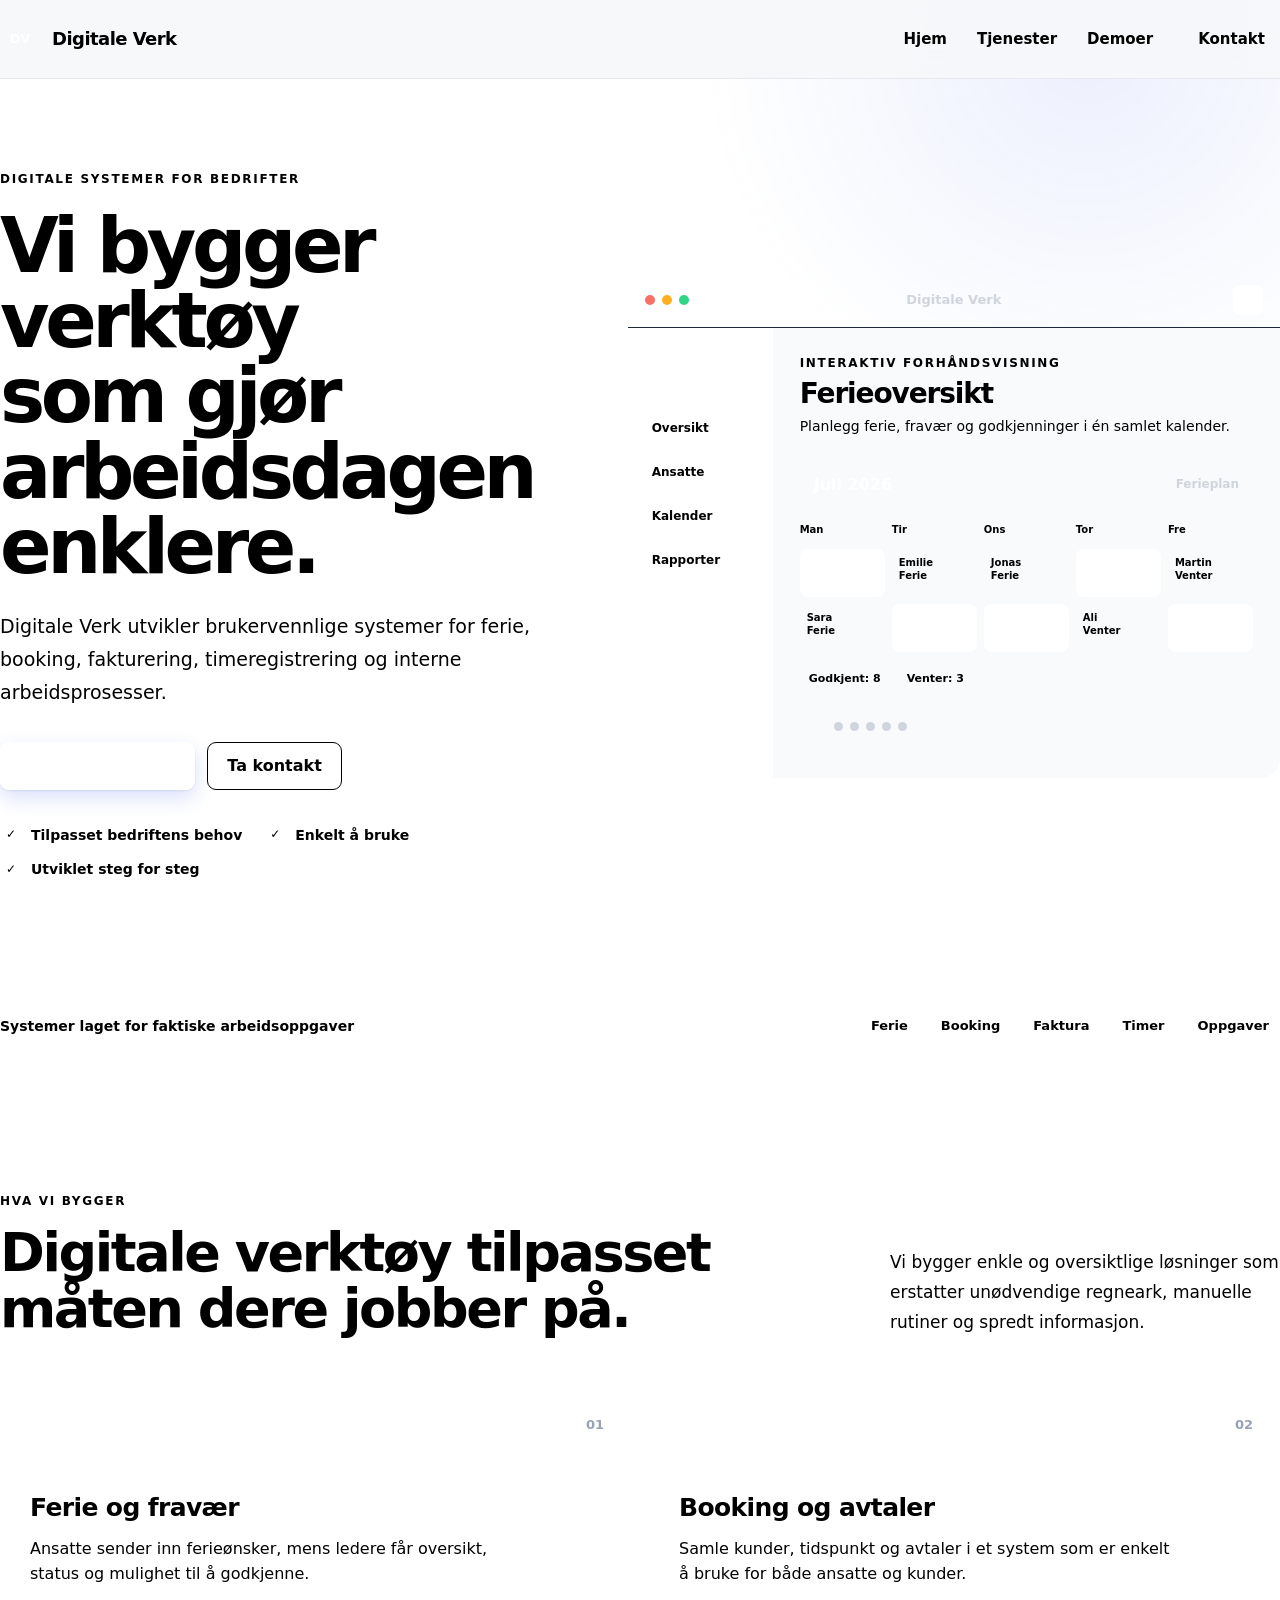
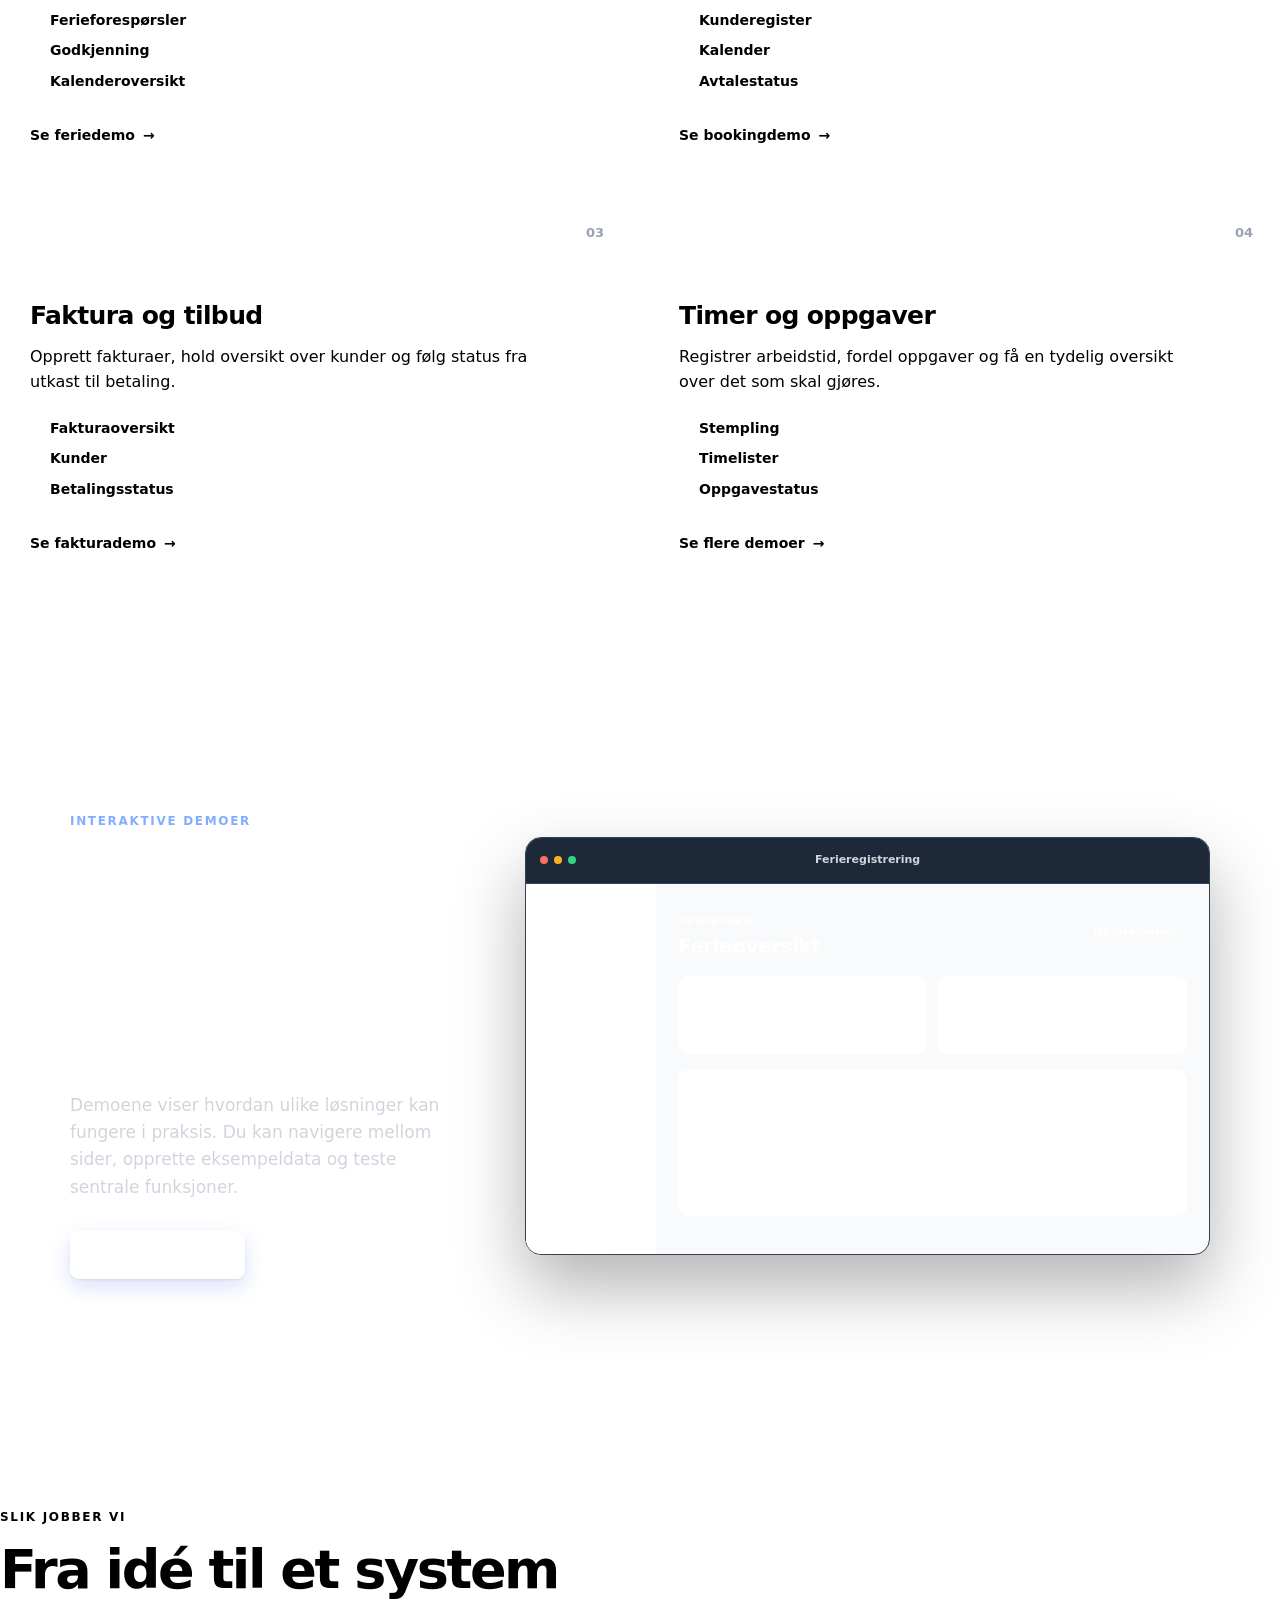
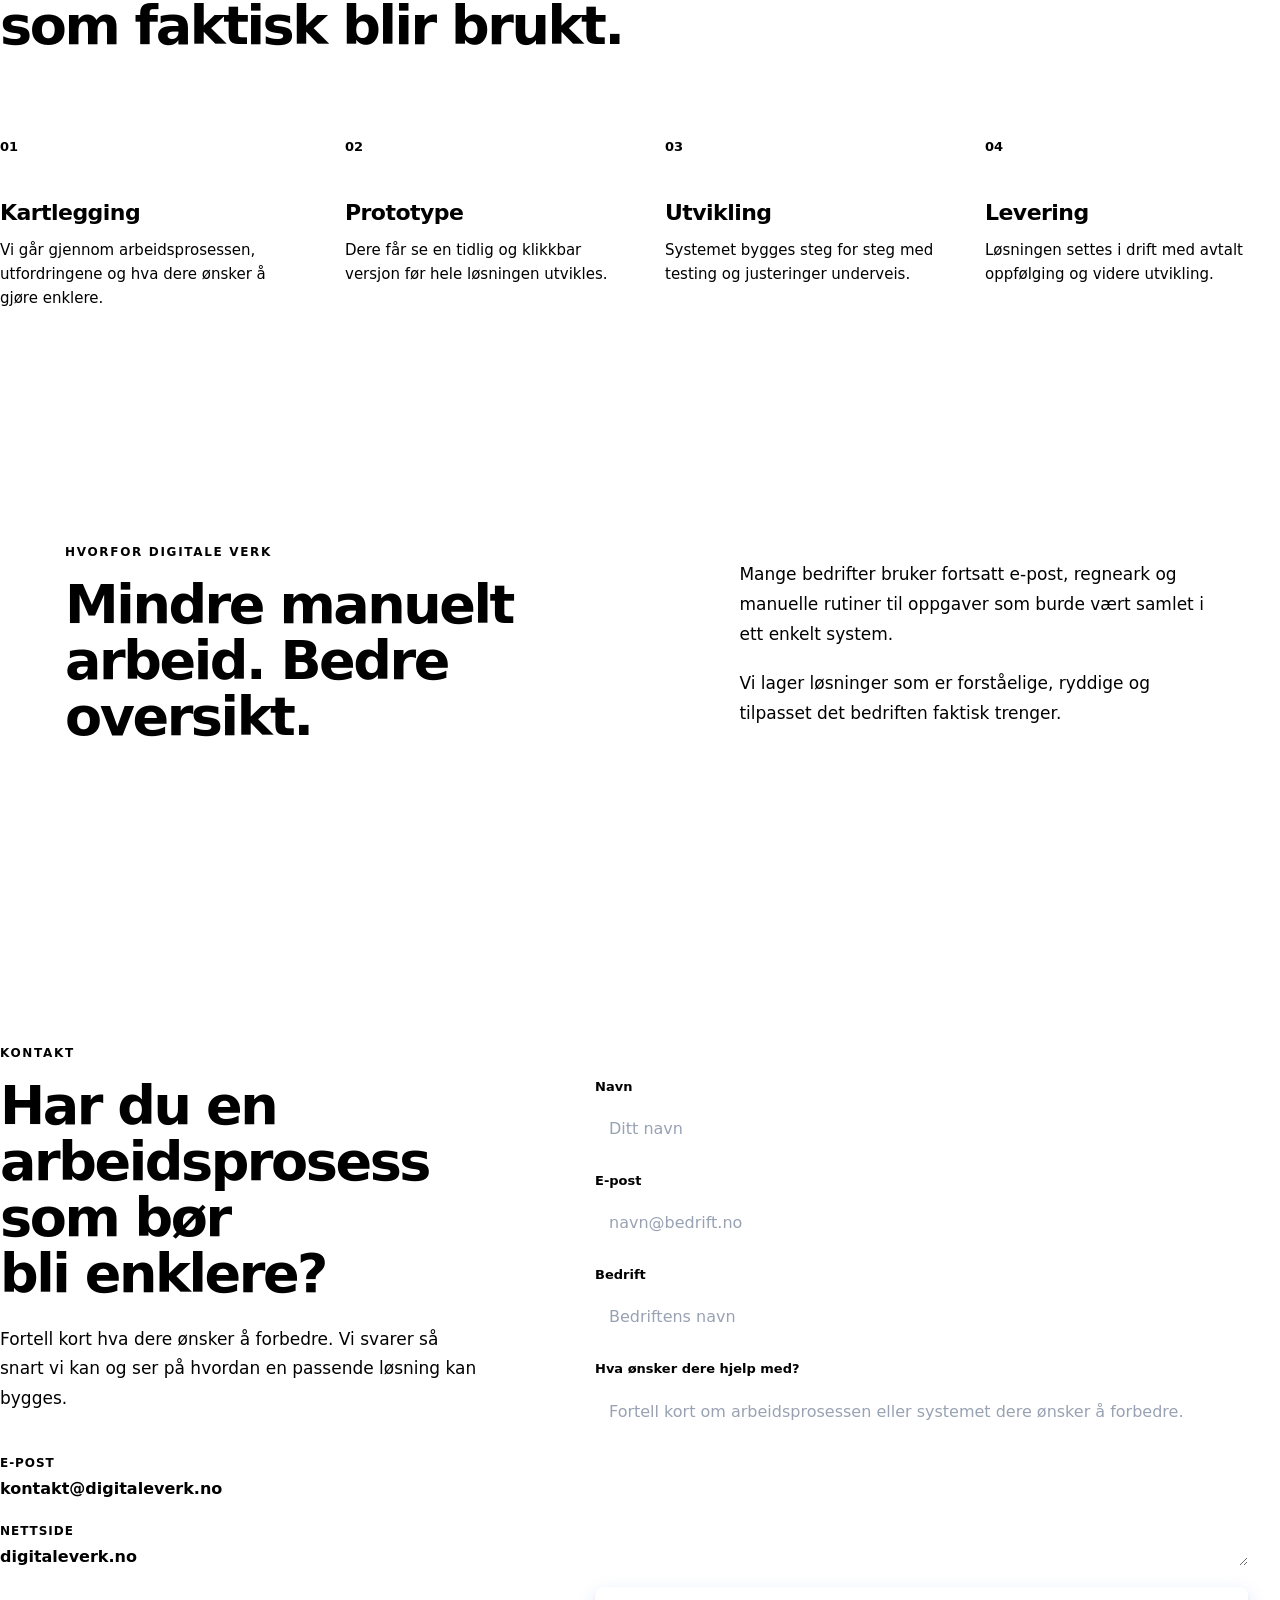
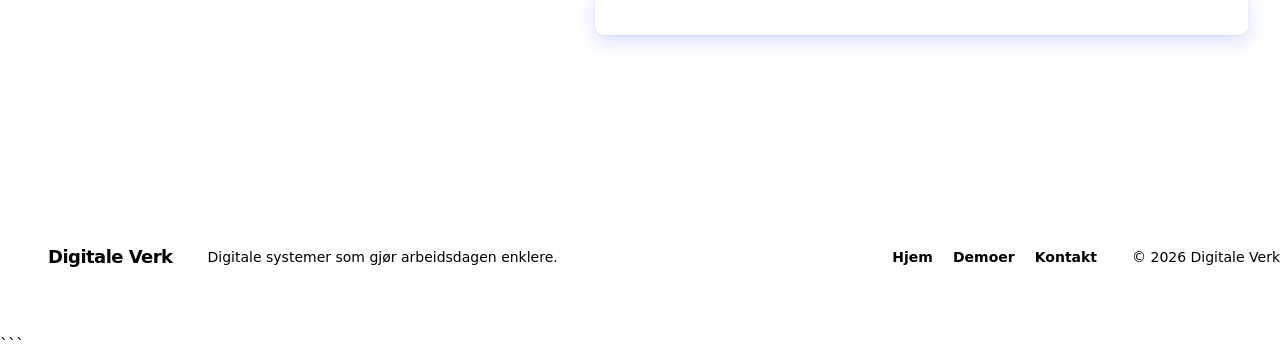
==== commit 2c4c89e8: "Remove code block formatting from index.html" ====
--- a/index.html
+++ b/index.html
@@ -1,4 +1,3 @@
-```html
 <!DOCTYPE html>
 <html lang="no">
 <head>
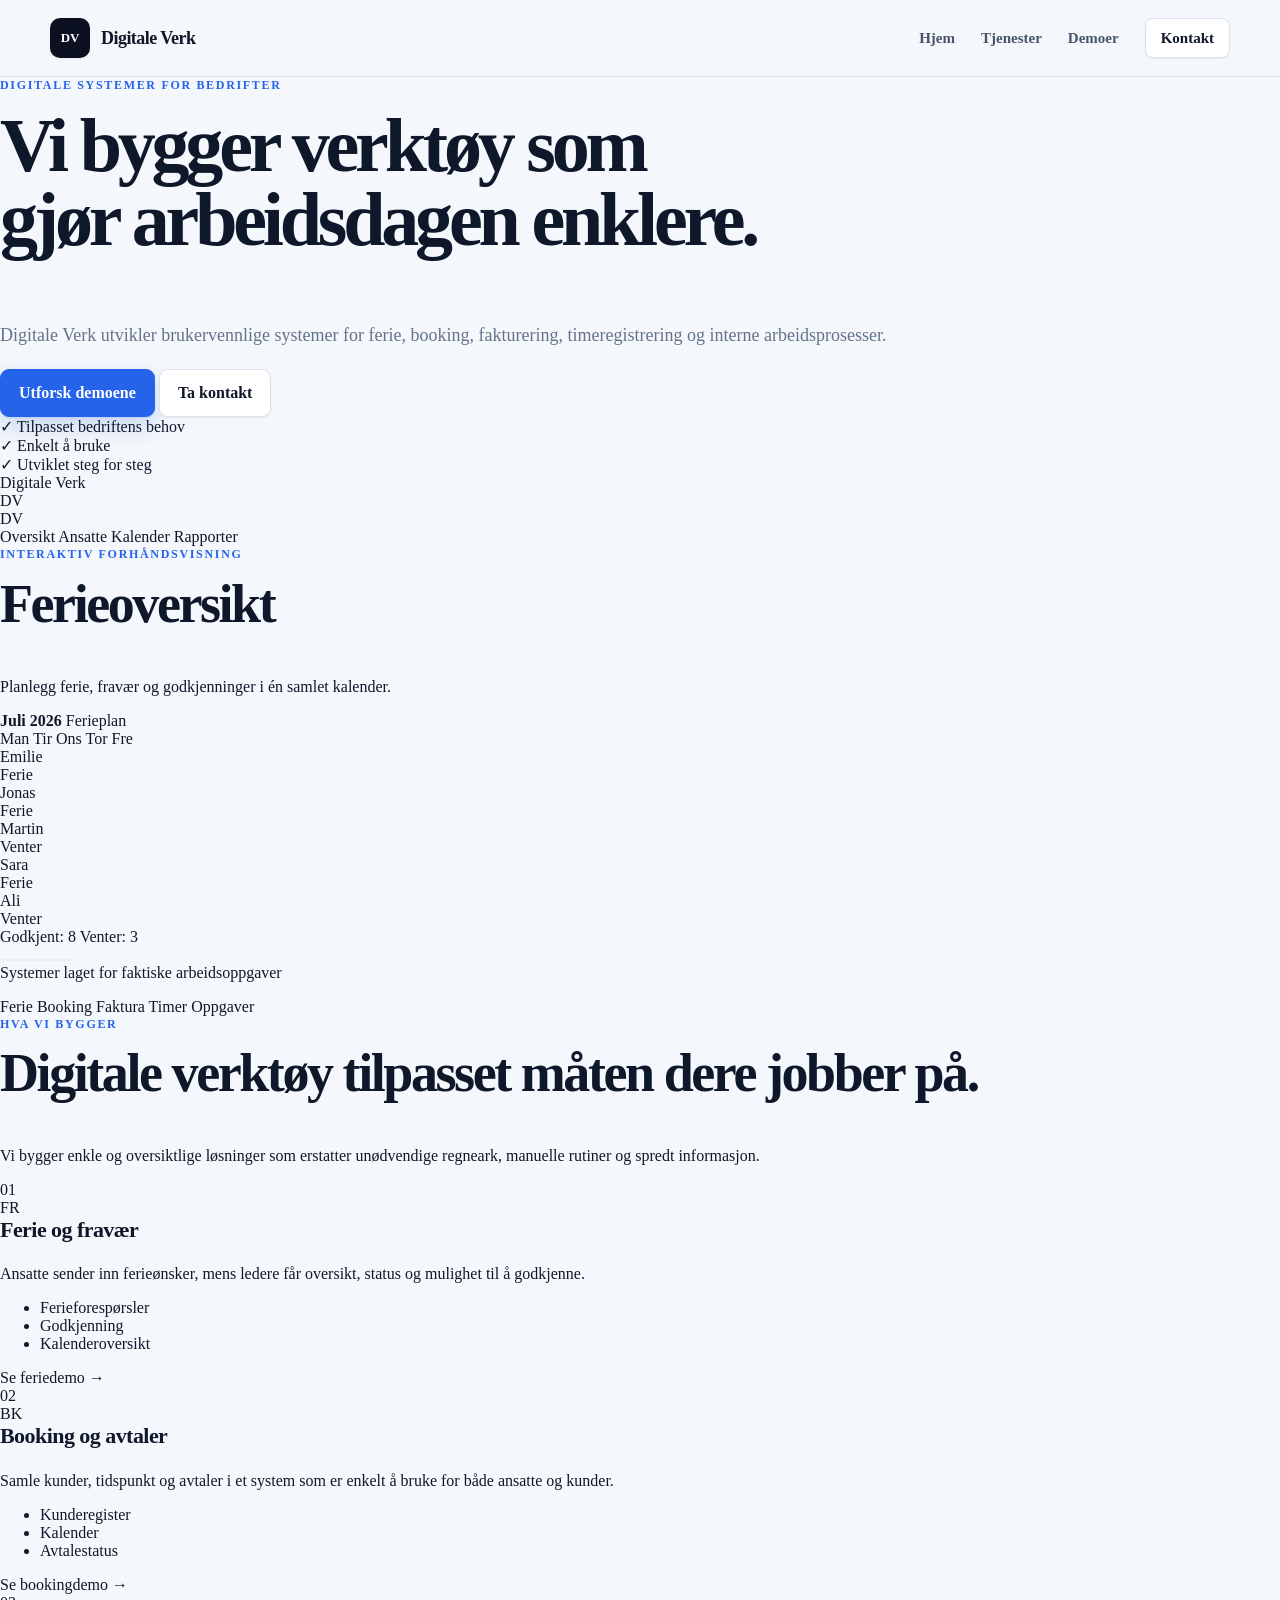
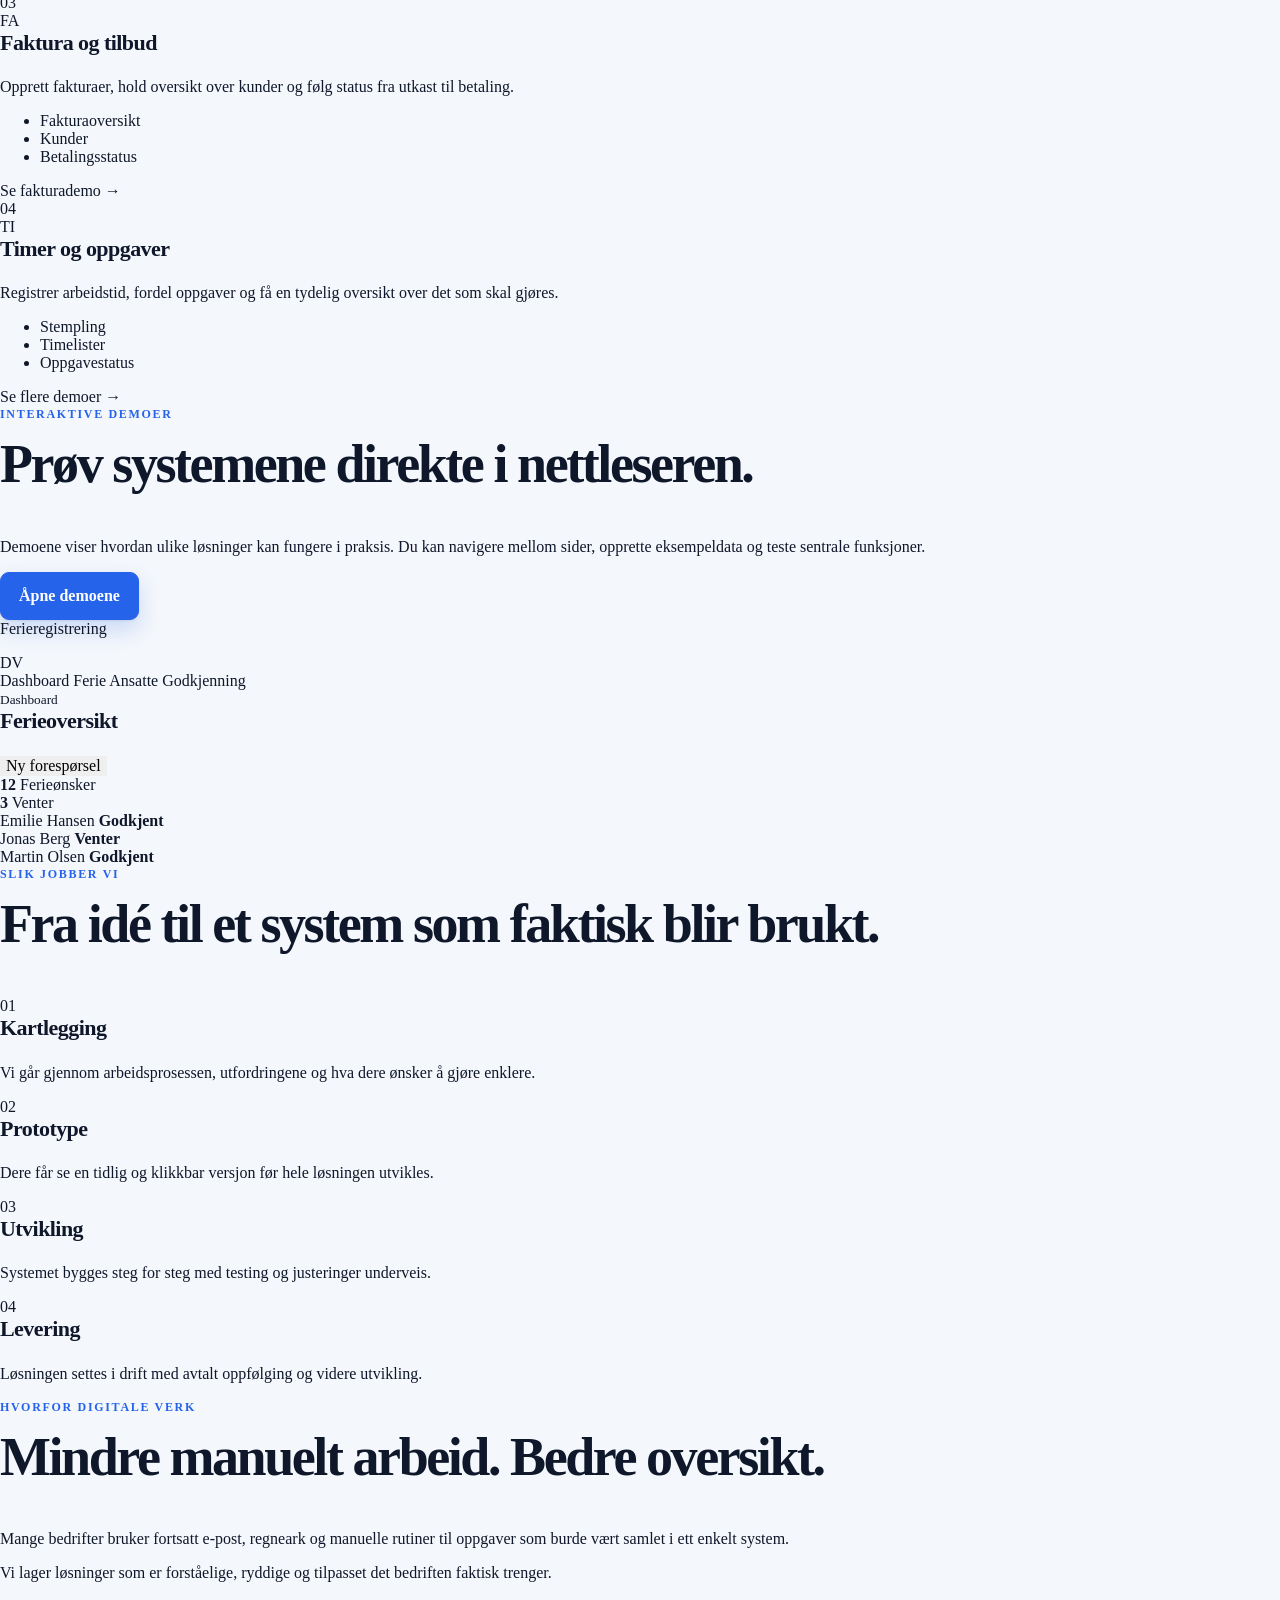
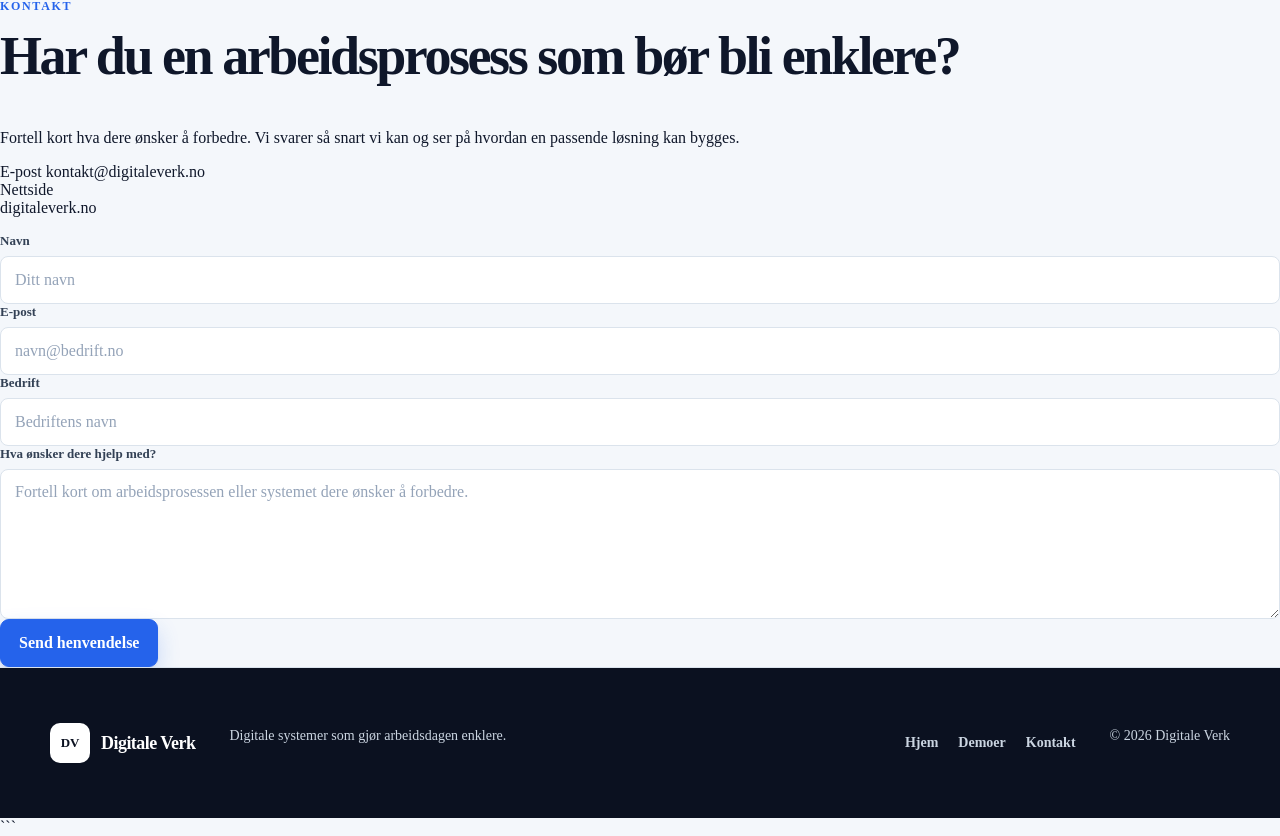
==== commit b48c9c1c: "Update CSS links in index.html" ====
--- a/index.html
+++ b/index.html
@@ -21,10 +21,8 @@
     href="logo.PNG"
   >
 
-  <link
-    rel="stylesheet"
-    href="main.css?v=601"
-  >
+  <link rel="stylesheet" href="main.css?v=1">
+  <link rel="stylesheet" href="index.css?v=1">
 </head>
 
 <body>
--- a/main.css
+++ b/main.css
@@ -1,35 +1,36 @@
-```css
 /* =========================================================
    DIGITALE VERK – MAIN.CSS
-   ========================================================= */
-
-/* ---------- Grunnverdier ---------- */
+   Felles styling for alle sider
+   ========================================================= */
+
+/* ---------- Variabler ---------- */
 
 :root {
-  --background: #f7f8fa;
-  --background-soft: #f1f3f6;
+  --bg: #0b1120;
+  --bg-soft: #111827;
   --surface: #ffffff;
-  --surface-dark: #101828;
-
-  --text: #101828;
-  --text-soft: #344054;
-  --muted: #667085;
-
-  --border: #e4e7ec;
-  --border-dark: #d0d5dd;
-
-  --primary: #315bea;
-  --primary-hover: #2449c9;
-  --primary-soft: #eef2ff;
-
-  --success: #067647;
+  --surface-soft: #f8fafc;
+
+  --text: #0f172a;
+  --text-light: #ffffff;
+  --muted: #64748b;
+  --muted-light: #cbd5e1;
+
+  --border: #dbe3ec;
+  --border-dark: rgba(255, 255, 255, 0.12);
+
+  --primary: #2563eb;
+  --primary-hover: #1d4ed8;
+  --primary-soft: #eaf1ff;
+
+  --success: #15803d;
   --success-soft: #ecfdf3;
 
-  --warning: #b54708;
-  --warning-soft: #fffaeb;
-
-  --danger: #b42318;
-  --danger-soft: #fef3f2;
+  --warning: #b45309;
+  --warning-soft: #fff7ed;
+
+  --danger: #b91c1c;
+  --danger-soft: #fef2f2;
 
   --radius-small: 8px;
   --radius-medium: 12px;
@@ -37,23 +38,23 @@
   --radius-xlarge: 24px;
 
   --shadow-small:
-    0 1px 2px rgba(16, 24, 40, 0.04);
+    0 1px 2px rgba(15, 23, 42, 0.06);
 
   --shadow-medium:
-    0 8px 24px rgba(16, 24, 40, 0.08);
+    0 12px 34px rgba(15, 23, 42, 0.10);
 
   --shadow-large:
-    0 24px 60px rgba(16, 24, 40, 0.12);
+    0 28px 80px rgba(15, 23, 42, 0.18);
 
   --content-width: 1180px;
 }
 
 /* ---------- Reset ---------- */
 
-* {
+*,
+*::before,
+*::after {
   box-sizing: border-box;
-  margin: 0;
-  padding: 0;
 }
 
 html {
@@ -63,7 +64,8 @@
 
 body {
   min-height: 100vh;
-  background: var(--background);
+  margin: 0;
+  background: #f4f7fb;
   color: var(--text);
   font-family:
     Inter,
@@ -75,32 +77,10 @@
     sans-serif;
   line-height: 1.6;
   -webkit-font-smoothing: antialiased;
-}
-
-body::before {
-  content: "";
-  position: fixed;
-  inset: 0;
-  z-index: -1;
-  pointer-events: none;
-  background:
-    radial-gradient(
-      circle at 85% 5%,
-      rgba(49, 91, 234, 0.09),
-      transparent 28%
-    );
-}
-
-img {
-  display: block;
-  max-width: 100%;
-}
-
-a {
-  color: inherit;
-  text-decoration: none;
-}
-
+  text-rendering: optimizeLegibility;
+}
+
+body,
 button,
 input,
 textarea,
@@ -108,17 +88,94 @@
   font: inherit;
 }
 
+img,
+svg {
+  display: block;
+  max-width: 100%;
+}
+
+a {
+  color: inherit;
+  text-decoration: none;
+}
+
+button {
+  cursor: pointer;
+}
+
 button,
 a {
   -webkit-tap-highlight-color: transparent;
 }
 
+input,
+textarea,
+select,
 button {
-  cursor: pointer;
+  border: 0;
+  outline: none;
 }
 
 main {
+  min-height: 60vh;
   overflow: hidden;
+}
+
+/* ---------- Hjelpeklasser ---------- */
+
+.container {
+  width: min(calc(100% - 40px), var(--content-width));
+  margin-inline: auto;
+}
+
+.eyebrow,
+.section-label,
+.system-label {
+  margin: 0 0 14px;
+  color: var(--primary);
+  font-size: 12px;
+  font-weight: 800;
+  letter-spacing: 0.14em;
+  line-height: 1.4;
+  text-transform: uppercase;
+}
+
+.lead {
+  color: var(--muted);
+  font-size: 18px;
+  line-height: 1.75;
+}
+
+h1,
+h2,
+h3,
+p {
+  margin-top: 0;
+}
+
+h1,
+h2,
+h3 {
+  color: var(--text);
+  text-wrap: balance;
+}
+
+h1 {
+  font-size: clamp(44px, 7vw, 76px);
+  line-height: 0.98;
+  letter-spacing: -0.055em;
+}
+
+h2 {
+  font-size: clamp(34px, 4.5vw, 54px);
+  line-height: 1.03;
+  letter-spacing: -0.045em;
+}
+
+h3 {
+  font-size: 22px;
+  line-height: 1.2;
+  letter-spacing: -0.025em;
 }
 
 /* =========================================================
@@ -130,26 +187,27 @@
   top: 0;
   z-index: 100;
   width: 100%;
-  border-bottom: 1px solid rgba(228, 231, 236, 0.85);
-  background: rgba(247, 248, 250, 0.9);
-  backdrop-filter: blur(18px);
+  border-bottom: 1px solid rgba(219, 227, 236, 0.9);
+  background: rgba(244, 247, 251, 0.88);
+  backdrop-filter: blur(16px);
 }
 
 .header-inner {
   width: min(calc(100% - 40px), var(--content-width));
-  height: 78px;
+  min-height: 76px;
   margin-inline: auto;
   display: flex;
   align-items: center;
   justify-content: space-between;
-  gap: 30px;
+  gap: 28px;
 }
 
 .brand {
   display: inline-flex;
   align-items: center;
-  gap: 12px;
+  gap: 11px;
   flex-shrink: 0;
+  font-weight: 800;
 }
 
 .brand-mark {
@@ -158,33 +216,36 @@
   display: grid;
   place-items: center;
   border-radius: 10px;
-  background: var(--surface-dark);
-  color: #ffffff;
+  background: var(--bg);
+  color: var(--text-light);
   font-size: 13px;
-  font-weight: 800;
+  font-weight: 900;
   letter-spacing: -0.02em;
+  box-shadow: var(--shadow-small);
 }
 
 .brand-name {
   color: var(--text);
   font-size: 18px;
-  font-weight: 760;
+  font-weight: 780;
   letter-spacing: -0.03em;
 }
 
 .menu {
   display: flex;
   align-items: center;
-  gap: 30px;
+  gap: 26px;
 }
 
 .menu a {
-  color: var(--muted);
+  color: #475569;
   font-size: 15px;
-  font-weight: 650;
+  font-weight: 700;
   transition:
-    color 160ms ease,
-    background-color 160ms ease;
+    color 150ms ease,
+    background-color 150ms ease,
+    border-color 150ms ease,
+    transform 150ms ease;
 }
 
 .menu a:hover {
@@ -204,55 +265,61 @@
 }
 
 .menu-contact:hover {
-  background: var(--background-soft);
+  border-color: #c3cfdb;
+  background: #f8fafc;
+  transform: translateY(-1px);
 }
 
 /* =========================================================
    KNAPPER
    ========================================================= */
 
-.button {
+.button,
+button[type="submit"] {
   min-height: 48px;
-  padding: 0 19px;
+  padding: 0 18px;
   border: 1px solid transparent;
   border-radius: 9px;
   display: inline-flex;
   align-items: center;
   justify-content: center;
   gap: 8px;
-  font-weight: 700;
+  font-weight: 750;
   line-height: 1;
   transition:
-    background-color 160ms ease,
-    border-color 160ms ease,
-    color 160ms ease,
-    transform 160ms ease,
-    box-shadow 160ms ease;
-}
-
-.button:hover {
+    background-color 150ms ease,
+    border-color 150ms ease,
+    color 150ms ease,
+    transform 150ms ease,
+    box-shadow 150ms ease;
+}
+
+.button:hover,
+button[type="submit"]:hover {
   transform: translateY(-1px);
 }
 
 .button-primary,
-.button:not(.button-secondary):not(.secondary) {
+.button:not(.button-secondary):not(.secondary),
+button[type="submit"] {
   border-color: var(--primary);
   background: var(--primary);
   color: #ffffff;
   box-shadow:
-    0 1px 2px rgba(16, 24, 40, 0.08),
-    0 8px 20px rgba(49, 91, 234, 0.18);
+    0 1px 2px rgba(15, 23, 42, 0.08),
+    0 10px 22px rgba(37, 99, 235, 0.20);
 }
 
 .button-primary:hover,
-.button:not(.button-secondary):not(.secondary):hover {
+.button:not(.button-secondary):not(.secondary):hover,
+button[type="submit"]:hover {
   border-color: var(--primary-hover);
   background: var(--primary-hover);
 }
 
 .button-secondary,
 .button.secondary {
-  border-color: var(--border-dark);
+  border-color: var(--border);
   background: var(--surface);
   color: var(--text);
   box-shadow: var(--shadow-small);
@@ -260,1116 +327,13 @@
 
 .button-secondary:hover,
 .button.secondary:hover {
-  background: var(--background-soft);
-}
-
-/* =========================================================
-   FELLES TYPOGRAFI
-   ========================================================= */
-
-.eyebrow,
-.section-label,
-.system-label {
-  color: var(--primary);
-  font-size: 12px;
-  font-weight: 760;
-  letter-spacing: 0.14em;
-  line-height: 1.4;
-  text-transform: uppercase;
-}
-
-.section-label {
-  margin-bottom: 16px;
-}
-
-h1,
-h2,
-h3 {
-  color: var(--text);
-  text-wrap: balance;
-}
-
-h1 {
-  font-size: clamp(46px, 6.7vw, 76px);
-  line-height: 0.99;
-  letter-spacing: -0.058em;
-}
-
-h2 {
-  font-size: clamp(34px, 4.5vw, 54px);
-  line-height: 1.04;
-  letter-spacing: -0.045em;
-}
-
-h3 {
-  font-size: 22px;
-  line-height: 1.2;
-  letter-spacing: -0.025em;
-}
-
-/* =========================================================
-   HERO
-   ========================================================= */
-
-.hero {
-  width: min(calc(100% - 40px), var(--content-width));
-  margin-inline: auto;
-  padding: 92px 0 100px;
-}
-
-.hero-content {
-  display: grid;
-  grid-template-columns: minmax(0, 0.92fr) minmax(480px, 1.08fr);
-  align-items: center;
-  gap: 72px;
-}
-
-.hero-copy {
-  max-width: 680px;
-}
-
-.hero-copy .eyebrow {
-  margin-bottom: 20px;
-}
-
-.hero-copy h1 {
-  margin-bottom: 26px;
-}
-
-.lead {
-  max-width: 650px;
-  color: var(--muted);
-  font-size: 19px;
-  line-height: 1.75;
-}
-
-.hero-actions {
-  display: flex;
-  flex-wrap: wrap;
-  gap: 12px;
-  margin-top: 32px;
-}
-
-.hero-points {
-  display: flex;
-  flex-wrap: wrap;
-  gap: 12px 22px;
-  margin-top: 34px;
-}
-
-.hero-point {
-  display: inline-flex;
-  align-items: center;
-  gap: 9px;
-  color: var(--text-soft);
-  font-size: 14px;
-  font-weight: 620;
-}
-
-.point-icon {
-  width: 22px;
-  height: 22px;
-  border-radius: 50%;
-  display: grid;
-  place-items: center;
-  background: var(--success-soft);
-  color: var(--success);
-  font-size: 12px;
-  font-weight: 900;
-}
-
-/* ---------- Produktvisning i hero ---------- */
-
-.hero-demo {
-  min-width: 0;
-}
-
-.system-card {
-  overflow: hidden;
-  border: 1px solid var(--border);
-  border-radius: 20px;
-  background: var(--surface);
-  box-shadow: var(--shadow-large);
-}
-
-.system-browser {
-  height: 54px;
-  padding: 0 17px;
-  display: grid;
-  grid-template-columns: 1fr auto 1fr;
-  align-items: center;
-  border-bottom: 1px solid #1d2939;
-  background: var(--surface-dark);
-  color: #ffffff;
-}
-
-.system-top {
-  display: flex;
-  align-items: center;
-  gap: 7px;
-}
-
-.system-top span {
-  width: 10px;
-  height: 10px;
-  border-radius: 50%;
-  background: #667085;
-}
-
-.system-top span:nth-child(1) {
-  background: #f97066;
-}
-
-.system-top span:nth-child(2) {
-  background: #fdb022;
-}
-
-.system-top span:nth-child(3) {
-  background: #32d583;
-}
-
-.system-browser-title {
-  color: #d0d5dd;
-  font-size: 13px;
-  font-weight: 650;
-}
-
-.system-user {
-  justify-self: end;
-  width: 30px;
-  height: 30px;
-  border-radius: 8px;
-  display: grid;
-  place-items: center;
-  background: #ffffff;
-  color: var(--text);
-  font-size: 11px;
-  font-weight: 800;
-}
-
-.system-content {
-  min-height: 450px;
-  display: grid;
-  grid-template-columns: 145px minmax(0, 1fr);
+  border-color: #c3cfdb;
   background: #f8fafc;
 }
 
-.system-sidebar {
-  padding: 20px 13px;
-  display: flex;
-  flex-direction: column;
-  gap: 7px;
-  border-right: 1px solid var(--border);
-  background: #ffffff;
-}
-
-.system-sidebar-logo {
-  width: 42px;
-  height: 42px;
-  margin-bottom: 13px;
-  border-radius: 10px;
-  display: grid;
-  place-items: center;
-  background: var(--surface-dark);
-  color: #ffffff;
-  font-size: 12px;
-  font-weight: 800;
-}
-
-.system-nav {
-  padding: 9px 11px;
-  border-radius: 7px;
-  color: var(--muted);
-  font-size: 12px;
-  font-weight: 650;
-}
-
-.system-nav.active {
-  background: var(--primary-soft);
-  color: var(--primary);
-}
-
-.system-main {
-  min-width: 0;
-  padding: 27px;
-}
-
-.system-main .system-label {
-  margin-bottom: 7px;
-}
-
-.system-main h2,
-.system-card h3 {
-  margin-bottom: 7px;
-  font-size: 28px;
-  letter-spacing: -0.04em;
-}
-
-.system-main > p:not(.system-label),
-.system-card > p:not(.system-label) {
-  margin-bottom: 22px;
-  color: var(--muted);
-  font-size: 14px;
-}
-
-.system-preview {
-  min-height: 245px;
-  display: grid;
-  align-content: start;
-  gap: 11px;
-}
-
-/* ---------- Elementer produsert av main.js ---------- */
-
-.status-row,
-.invoice-line,
-.invoice-summary,
-.ticket,
-.task,
-.portal-header,
-.portal-grid div,
-.stamp-card,
-.request-card {
-  padding: 14px 15px;
-  border: 1px solid var(--border);
-  border-radius: 10px;
-  background: var(--surface);
-}
-
-.status-row,
-.invoice-line,
-.invoice-summary,
-.stamp-card {
-  display: flex;
-  align-items: center;
-  justify-content: space-between;
-  gap: 15px;
-}
-
-.status-row span,
-.invoice-line span,
-.invoice-summary span,
-.stamp-card span {
-  color: var(--muted);
-  font-size: 13px;
-  font-weight: 650;
-}
-
-.status-row strong,
-.invoice-line strong,
-.invoice-summary strong {
-  font-size: 18px;
-}
-
-.calendar-mini,
-.vacation-ui,
-.requests-ui,
-.invoice-ui {
-  display: grid;
-  gap: 11px;
-}
-
-.calendar-mini {
-  padding: 13px;
-  border: 1px solid var(--border);
-  border-radius: 12px;
-  background: var(--surface);
-}
-
-.calendar-head,
-.vacation-head,
-.request-toolbar {
-  display: flex;
-  align-items: center;
-  justify-content: space-between;
-  gap: 15px;
-}
-
-.vacation-head,
-.request-toolbar {
-  padding: 13px 14px;
-  border-radius: 10px;
-  background: var(--surface-dark);
-  color: #ffffff;
-}
-
-.calendar-head span,
-.vacation-head span,
-.request-toolbar span {
-  color: var(--muted);
-  font-size: 12px;
-  font-weight: 700;
-}
-
-.vacation-head span,
-.request-toolbar span {
-  color: #d0d5dd;
-}
-
-.calendar-days,
-.calendar-slots,
-.vacation-week,
-.vacation-calendar {
-  display: grid;
-  grid-template-columns: repeat(5, 1fr);
-  gap: 7px;
-}
-
-.calendar-days span,
-.vacation-week span {
-  color: var(--muted);
-  font-size: 10px;
-  font-weight: 750;
-}
-
-.calendar-slots div,
-.vacation-calendar div {
-  min-height: 48px;
-  border: 1px solid var(--border);
-  border-radius: 8px;
-  background: #ffffff;
-}
-
-.calendar-slots .booking {
-  padding: 7px;
-  background: var(--primary-soft);
-  color: var(--primary);
-  font-size: 10px;
-  font-weight: 750;
-}
-
-.vacation-calendar .vacation {
-  padding: 7px;
-  font-size: 10px;
-  font-weight: 750;
-  line-height: 1.3;
-}
-
-.vacation.approved {
-  background: var(--success-soft);
-  color: var(--success);
-}
-
-.vacation.pending {
-  background: var(--warning-soft);
-  color: var(--warning);
-}
-
-.vacation-summary {
-  display: flex;
-  flex-wrap: wrap;
-  gap: 8px;
-}
-
-.vacation-summary span {
-  padding: 7px 9px;
-  border: 1px solid var(--border);
-  border-radius: 999px;
-  background: var(--surface);
-  color: var(--muted);
-  font-size: 11px;
-  font-weight: 700;
-}
-
-.invoice-ui button {
-  width: max-content;
-  padding: 9px 12px;
-  border: 0;
-  border-radius: 8px;
-  background: var(--primary);
-  color: #ffffff;
-  font-size: 12px;
-  font-weight: 700;
-}
-
-.invoice-line strong,
-.invoice-summary strong {
-  color: var(--primary);
-}
-
-.invoice-summary {
-  background: var(--primary-soft);
-}
-
-.ticket,
-.request-card {
-  display: flex;
-  align-items: center;
-  justify-content: space-between;
-  gap: 12px;
-}
-
-.ticket span {
-  color: var(--primary);
-  font-size: 12px;
-  font-weight: 700;
-}
-
-.task {
-  display: flex;
-  align-items: center;
-  gap: 10px;
-  font-size: 13px;
-  font-weight: 700;
-}
-
-.task input {
-  width: auto;
-}
-
-.portal-header {
-  display: flex;
-  justify-content: space-between;
-  gap: 14px;
-  background: var(--surface-dark);
-  color: #ffffff;
-}
-
-.portal-header div {
-  display: grid;
-}
-
-.portal-header span,
-.portal-header small {
-  color: #d0d5dd;
-  font-size: 11px;
-}
-
-.portal-grid {
-  display: grid;
-  grid-template-columns: 1fr 1fr;
-  gap: 11px;
-}
-
-.portal-grid div {
-  color: var(--primary);
-  font-size: 12px;
-  font-weight: 750;
-}
-
-.portal-grid strong {
-  display: block;
-  margin-top: 5px;
-  color: var(--text);
-  font-size: 20px;
-}
-
-.stamp-time {
-  font-size: 30px;
-  font-weight: 800;
-  letter-spacing: -0.05em;
-}
-
-.request-card p {
-  margin-top: 2px;
-  color: var(--muted);
-  font-size: 11px;
-}
-
-.request-card > span {
-  padding: 5px 8px;
-  border-radius: 999px;
-  font-size: 10px;
-  font-weight: 750;
-}
-
-.request-card.new > span {
-  background: var(--primary-soft);
-  color: var(--primary);
-}
-
-.request-card.progress > span {
-  background: var(--warning-soft);
-  color: var(--warning);
-}
-
-.request-card.done > span {
-  background: var(--success-soft);
-  color: var(--success);
-}
-
-.system-dots {
-  display: flex;
-  gap: 7px;
-  margin-top: 18px;
-}
-
-.system-dots button {
-  width: 9px;
-  min-width: 9px;
-  height: 9px;
-  padding: 0;
-  border: 0;
-  border-radius: 999px;
-  background: #d0d5dd;
-  box-shadow: none;
-}
-
-.system-dots button:hover {
-  transform: none;
-}
-
-.system-dots button.active {
-  width: 27px;
-  background: var(--primary);
-}
-
-/* =========================================================
-   TILLITSSTRIPE
-   ========================================================= */
-
-.trust-strip {
-  border-top: 1px solid var(--border);
-  border-bottom: 1px solid var(--border);
-  background: var(--surface);
-}
-
-.trust-inner {
-  width: min(calc(100% - 40px), var(--content-width));
-  min-height: 92px;
-  margin-inline: auto;
-  display: flex;
-  align-items: center;
-  justify-content: space-between;
-  gap: 35px;
-}
-
-.trust-inner > p {
-  color: var(--muted);
-  font-size: 14px;
-  font-weight: 650;
-}
-
-.trust-items {
-  display: flex;
-  flex-wrap: wrap;
-  justify-content: flex-end;
-  gap: 11px;
-}
-
-.trust-items span {
-  padding: 7px 11px;
-  border: 1px solid var(--border);
-  border-radius: 999px;
-  background: var(--background);
-  color: var(--text-soft);
-  font-size: 13px;
-  font-weight: 650;
-}
-
-/* =========================================================
-   TJENESTER
-   ========================================================= */
-
-.services-section {
-  width: min(calc(100% - 40px), var(--content-width));
-  margin-inline: auto;
-  padding: 120px 0;
-}
-
-.section-heading {
-  margin-bottom: 52px;
-  display: grid;
-  grid-template-columns: minmax(0, 1fr) 390px;
-  align-items: end;
-  gap: 60px;
-}
-
-.section-heading h2 {
-  max-width: 750px;
-}
-
-.section-intro {
-  color: var(--muted);
-  font-size: 17px;
-  line-height: 1.75;
-}
-
-.service-grid {
-  display: grid;
-  grid-template-columns: repeat(2, 1fr);
-  gap: 18px;
-}
-
-.service-card {
-  position: relative;
-  min-height: 390px;
-  padding: 30px;
-  overflow: hidden;
-  border: 1px solid var(--border);
-  border-radius: var(--radius-large);
-  background: var(--surface);
-  box-shadow: var(--shadow-small);
-  transition:
-    border-color 180ms ease,
-    transform 180ms ease,
-    box-shadow 180ms ease;
-}
-
-.service-card:hover {
-  border-color: #c6ceda;
-  transform: translateY(-3px);
-  box-shadow: var(--shadow-medium);
-}
-
-.service-number {
-  position: absolute;
-  top: 25px;
-  right: 27px;
-  color: #98a2b3;
-  font-size: 13px;
-  font-weight: 700;
-}
-
-.service-icon {
-  width: 48px;
-  height: 48px;
-  margin-bottom: 25px;
-  border-radius: 11px;
-  display: grid;
-  place-items: center;
-  background: var(--surface-dark);
-  color: #ffffff;
-  font-size: 12px;
-  font-weight: 800;
-}
-
-.service-card h3 {
-  margin-bottom: 13px;
-  font-size: 25px;
-}
-
-.service-card > p {
-  max-width: 500px;
-  margin-bottom: 22px;
-  color: var(--muted);
-}
-
-.service-card ul {
-  margin-bottom: 30px;
-  display: grid;
-  gap: 8px;
-  list-style: none;
-}
-
-.service-card li {
-  position: relative;
-  padding-left: 20px;
-  color: var(--text-soft);
-  font-size: 14px;
-  font-weight: 600;
-}
-
-.service-card li::before {
-  content: "";
-  position: absolute;
-  top: 9px;
-  left: 0;
-  width: 6px;
-  height: 6px;
-  border-radius: 50%;
-  background: var(--primary);
-}
-
-.service-link {
-  display: inline-flex;
-  align-items: center;
-  gap: 8px;
-  color: var(--primary);
-  font-size: 14px;
-  font-weight: 700;
-}
-
-.service-link span {
-  transition: transform 160ms ease;
-}
-
-.service-link:hover span {
-  transform: translateX(3px);
-}
-
-/* =========================================================
-   DEMO-HØYDEPUNKT
-   ========================================================= */
-
-.demo-highlight {
-  width: min(calc(100% - 40px), var(--content-width));
-  margin-inline: auto;
-  padding: 105px 70px;
-  border-radius: 24px;
-  display: grid;
-  grid-template-columns: 0.72fr 1.28fr;
-  align-items: center;
-  gap: 70px;
-  background: var(--surface-dark);
-  color: #ffffff;
-}
-
-.demo-highlight-copy h2 {
-  max-width: 500px;
-  margin-bottom: 22px;
-  color: #ffffff;
-}
-
-.demo-highlight-copy > p:not(.section-label) {
-  max-width: 500px;
-  margin-bottom: 30px;
-  color: #d0d5dd;
-  font-size: 17px;
-}
-
-.demo-highlight .section-label {
-  color: #84adff;
-}
-
-.demo-highlight-panel {
-  overflow: hidden;
-  border: 1px solid #344054;
-  border-radius: 16px;
-  background: #f8fafc;
-  box-shadow:
-    0 32px 70px rgba(0, 0, 0, 0.3);
-}
-
-.demo-panel-header {
-  height: 46px;
-  padding: 0 14px;
-  display: grid;
-  grid-template-columns: 1fr auto 1fr;
-  align-items: center;
-  border-bottom: 1px solid #344054;
-  background: #1d2939;
-}
-
-.demo-panel-header > div {
-  display: flex;
-  gap: 6px;
-}
-
-.demo-panel-header span {
-  width: 8px;
-  height: 8px;
-  border-radius: 50%;
-  background: #667085;
-}
-
-.demo-panel-header span:nth-child(1) {
-  background: #f97066;
-}
-
-.demo-panel-header span:nth-child(2) {
-  background: #fdb022;
-}
-
-.demo-panel-header span:nth-child(3) {
-  background: #32d583;
-}
-
-.demo-panel-header p {
-  color: #d0d5dd;
-  font-size: 11px;
-  font-weight: 650;
-}
-
-.demo-panel-body {
-  min-height: 370px;
-  display: grid;
-  grid-template-columns: 130px 1fr;
-}
-
-.mini-sidebar {
-  padding: 15px 10px;
-  display: flex;
-  flex-direction: column;
-  gap: 6px;
-  border-right: 1px solid var(--border);
-  background: #ffffff;
-}
-
-.mini-logo {
-  width: 38px;
-  height: 38px;
-  margin-bottom: 12px;
-  border-radius: 9px;
-  display: grid;
-  place-items: center;
-  background: var(--surface-dark);
-  color: #ffffff;
-  font-size: 11px;
-  font-weight: 800;
-}
-
-.mini-sidebar span {
-  padding: 8px 9px;
-  border-radius: 6px;
-  color: var(--muted);
-  font-size: 10px;
-  font-weight: 650;
-}
-
-.mini-sidebar span.active {
-  background: var(--primary-soft);
-  color: var(--primary);
-}
-
-.mini-content {
-  min-width: 0;
-  padding: 22px;
-}
-
-.mini-heading {
-  margin-bottom: 18px;
-  display: flex;
-  align-items: center;
-  justify-content: space-between;
-  gap: 15px;
-}
-
-.mini-heading small {
-  color: var(--primary);
-  font-size: 9px;
-  font-weight: 750;
-  letter-spacing: 0.12em;
-  text-transform: uppercase;
-}
-
-.mini-heading h3 {
-  margin-top: 3px;
-  font-size: 20px;
-}
-
-.mini-heading button {
-  padding: 9px 11px;
-  border: 0;
-  border-radius: 7px;
-  background: var(--primary);
-  color: #ffffff;
-  font-size: 10px;
-  font-weight: 700;
-}
-
-.mini-stats {
-  margin-bottom: 16px;
-  display: grid;
-  grid-template-columns: 1fr 1fr;
-  gap: 11px;
-}
-
-.mini-stats div {
-  padding: 14px;
-  border: 1px solid var(--border);
-  border-radius: 10px;
-  background: #ffffff;
-}
-
-.mini-stats strong {
-  display: block;
-  color: var(--text);
-  font-size: 24px;
-  line-height: 1;
-}
-
-.mini-stats span {
-  color: var(--muted);
-  font-size: 10px;
-  font-weight: 650;
-}
-
-.mini-list {
-  padding: 9px;
-  border: 1px solid var(--border);
-  border-radius: 10px;
-  background: #ffffff;
-}
-
-.mini-list div {
-  padding: 11px;
-  display: flex;
-  align-items: center;
-  justify-content: space-between;
-  gap: 15px;
-  border-bottom: 1px solid var(--border);
-  color: var(--text-soft);
-  font-size: 11px;
-  font-weight: 650;
-}
-
-.mini-list div:last-child {
-  border-bottom: 0;
-}
-
-.mini-list b {
-  padding: 4px 7px;
-  border-radius: 999px;
-  background: var(--success-soft);
-  color: var(--success);
-  font-size: 8px;
-}
-
-/* =========================================================
-   PROSESS
-   ========================================================= */
-
-.process-section {
-  width: min(calc(100% - 40px), var(--content-width));
-  margin-inline: auto;
-  padding: 125px 0;
-}
-
-.process-heading {
-  max-width: 760px;
-  margin-bottom: 55px;
-}
-
-.process-grid {
-  display: grid;
-  grid-template-columns: repeat(4, 1fr);
-  border-top: 1px solid var(--border);
-}
-
-.process-card {
-  min-height: 245px;
-  padding: 28px 25px;
-  border-right: 1px solid var(--border);
-}
-
-.process-card:first-child {
-  padding-left: 0;
-}
-
-.process-card:last-child {
-  padding-right: 0;
-  border-right: 0;
-}
-
-.process-card > span {
-  display: block;
-  margin-bottom: 42px;
-  color: var(--primary);
-  font-size: 13px;
-  font-weight: 750;
-}
-
-.process-card h3 {
-  margin-bottom: 12px;
-}
-
-.process-card p {
-  color: var(--muted);
-  font-size: 15px;
-}
-
-/* =========================================================
-   OM OSS
-   ========================================================= */
-
-.about-section {
-  width: min(calc(100% - 40px), var(--content-width));
-  margin-inline: auto;
-  padding-bottom: 120px;
-}
-
-.about-box {
-  padding: 65px;
-  border: 1px solid var(--border);
-  border-radius: var(--radius-xlarge);
-  display: grid;
-  grid-template-columns: 1fr 0.8fr;
-  align-items: center;
-  gap: 80px;
-  background: var(--surface);
-  box-shadow: var(--shadow-small);
-}
-
-.about-box h2 {
-  max-width: 680px;
-}
-
-.about-content {
-  display: grid;
-  gap: 20px;
-}
-
-.about-content p {
-  color: var(--muted);
-  font-size: 17px;
-  line-height: 1.75;
-}
-
-/* =========================================================
-   KONTAKT
-   ========================================================= */
-
-.contact-section {
-  border-top: 1px solid var(--border);
-  background: var(--surface);
-}
-
-.contact-layout {
-  width: min(calc(100% - 40px), var(--content-width));
-  margin-inline: auto;
-  padding: 115px 0;
-  display: grid;
-  grid-template-columns: 0.8fr 1.2fr;
-  align-items: start;
-  gap: 85px;
-}
-
-.contact-copy {
-  position: sticky;
-  top: 120px;
-}
-
-.contact-copy h2 {
-  max-width: 550px;
-  margin-bottom: 22px;
-}
-
-.contact-copy > p:not(.section-label) {
-  max-width: 530px;
-  color: var(--muted);
-  font-size: 17px;
-  line-height: 1.75;
-}
-
-.contact-details {
-  margin-top: 40px;
-  display: grid;
-  gap: 20px;
-}
-
-.contact-details div {
-  display: grid;
-  gap: 3px;
-}
-
-.contact-details span {
-  color: var(--muted);
-  font-size: 12px;
-  font-weight: 700;
-  letter-spacing: 0.08em;
-  text-transform: uppercase;
-}
-
-.contact-details a,
-.contact-details p {
-  color: var(--text);
-  font-size: 16px;
-  font-weight: 650;
-}
-
-.contact-details a:hover {
-  color: var(--primary);
-}
-
-.contact-form {
-  padding: 32px;
-  border: 1px solid var(--border);
-  border-radius: var(--radius-large);
-  display: grid;
-  gap: 18px;
-  background: var(--background);
-}
+/* =========================================================
+   SKJEMA
+   ========================================================= */
 
 .form-group {
   display: grid;
@@ -1377,23 +341,23 @@
 }
 
 .form-group label {
-  color: var(--text-soft);
+  color: #334155;
   font-size: 13px;
-  font-weight: 700;
+  font-weight: 750;
 }
 
 input,
 textarea,
 select {
   width: 100%;
-  border: 1px solid var(--border-dark);
+  border: 1px solid var(--border);
   border-radius: var(--radius-small);
-  outline: none;
   background: #ffffff;
   color: var(--text);
   transition:
-    border-color 160ms ease,
-    box-shadow 160ms ease;
+    border-color 150ms ease,
+    box-shadow 150ms ease,
+    background-color 150ms ease;
 }
 
 input,
@@ -1410,28 +374,63 @@
 
 input::placeholder,
 textarea::placeholder {
-  color: #98a2b3;
+  color: #94a3b8;
+}
+
+input:hover,
+textarea:hover,
+select:hover {
+  border-color: #c3cfdb;
 }
 
 input:focus,
 textarea:focus,
 select:focus {
   border-color: var(--primary);
-  box-shadow: 0 0 0 4px rgba(49, 91, 234, 0.1);
-}
-
-.form-button {
+  box-shadow: 0 0 0 4px rgba(37, 99, 235, 0.10);
+}
+
+/* =========================================================
+   STATUSMERKER
+   ========================================================= */
+
+.badge {
+  display: inline-flex;
+  align-items: center;
+  justify-content: center;
+  gap: 6px;
+  padding: 5px 9px;
+  border-radius: 999px;
+  background: var(--primary-soft);
+  color: var(--primary);
+  font-size: 12px;
+  font-weight: 750;
+}
+
+.badge.success {
+  background: var(--success-soft);
+  color: var(--success);
+}
+
+.badge.warning {
+  background: var(--warning-soft);
+  color: var(--warning);
+}
+
+.badge.danger {
+  background: var(--danger-soft);
+  color: var(--danger);
+}
+
+/* =========================================================
+   FOOTER
+   ========================================================= */
+
+.footer {
   width: 100%;
-  margin-top: 3px;
-}
-
-/* =========================================================
-   FOOTER
-   ========================================================= */
-
-.footer {
   border-top: 1px solid var(--border);
-  background: var(--surface);
+  background: var(--bg);
+  color: var(--text-light);
 }
 
 .footer-inner {
@@ -1441,16 +440,21 @@
   display: grid;
   grid-template-columns: auto 1fr auto auto;
   align-items: center;
-  gap: 35px;
-}
-
-.footer-brand .brand-mark {
-  width: 36px;
-  height: 36px;
-}
-
-.footer-inner > p {
-  color: var(--muted);
+  gap: 34px;
+}
+
+.footer .brand-name {
+  color: #ffffff;
+}
+
+.footer .brand-mark {
+  background: #ffffff;
+  color: var(--bg);
+}
+
+.footer-inner > p,
+.footer-links a {
+  color: var(--muted-light);
   font-size: 14px;
 }
 
@@ -1460,13 +464,11 @@
 }
 
 .footer-links a {
-  color: var(--muted);
-  font-size: 14px;
   font-weight: 650;
 }
 
 .footer-links a:hover {
-  color: var(--text);
+  color: #ffffff;
 }
 
 .copyright {
@@ -1474,640 +476,54 @@
 }
 
 /* =========================================================
-   DEMOER-SIDE
-   ========================================================= */
-
-.demo-hero,
-.demo-tabs,
-.demo-shell {
-  width: min(calc(100% - 40px), var(--content-width));
-  margin-inline: auto;
-}
-
-.demo-hero {
-  padding: 80px 0 44px;
-}
-
-.demo-hero h1 {
-  max-width: 900px;
-  margin-bottom: 22px;
-}
-
-.demo-hero .lead {
-  max-width: 760px;
-}
-
-.demo-tabs {
-  display: flex;
-  flex-wrap: wrap;
-  gap: 9px;
-  margin-bottom: 25px;
-}
-
-.demo-tabs button {
-  min-height: 42px;
-  padding: 0 15px;
-  border: 1px solid var(--border);
-  border-radius: var(--radius-small);
-  background: var(--surface);
-  color: var(--text-soft);
-  font-weight: 650;
-  box-shadow: none;
-  transition:
-    border-color 160ms ease,
-    background-color 160ms ease,
-    color 160ms ease;
-}
-
-.demo-tabs button:hover {
-  transform: none;
-  border-color: var(--border-dark);
-  background: var(--background-soft);
-}
-
-.demo-tabs button.active {
-  border-color: var(--surface-dark);
-  background: var(--surface-dark);
-  color: #ffffff;
-}
-
-.demo-shell {
-  margin-bottom: 90px;
-}
-
-/* ---------- PC-ramme ---------- */
-
-.pc-demo {
-  display: flex;
-  flex-direction: column;
-  align-items: center;
-}
-
-.pc-screen {
-  width: 100%;
-  max-width: 1080px;
-  min-height: 610px;
-  overflow: hidden;
-  border: 9px solid #101828;
-  border-radius: 20px;
-  background: #101828;
-  box-shadow:
-    0 30px 70px rgba(16, 24, 40, 0.2);
-}
-
-.pc-topbar {
-  height: 52px;
-  padding: 0 17px;
-  display: grid;
-  grid-template-columns: 1fr auto 1fr;
-  align-items: center;
-  border-bottom: 1px solid #344054;
-  background: #101828;
-  color: #ffffff;
-}
-
-.pc-dots {
-  display: flex;
-  gap: 7px;
-}
-
-.pc-dots span {
-  width: 10px;
-  height: 10px;
-  border-radius: 50%;
-  background: #667085;
-}
-
-.pc-dots span:nth-child(1) {
-  background: #f97066;
-}
-
-.pc-dots span:nth-child(2) {
-  background: #fdb022;
-}
-
-.pc-dots span:nth-child(3) {
-  background: #32d583;
-}
-
-.pc-title {
-  color: #d0d5dd;
-  font-size: 13px;
-  font-weight: 650;
-}
-
-.pc-user {
-  justify-self: end;
-  width: 32px;
-  height: 32px;
-  border-radius: 8px;
-  display: grid;
-  place-items: center;
-  background: #ffffff;
-  color: var(--text);
-  font-size: 11px;
-  font-weight: 800;
-}
-
-.pc-body {
-  min-height: 550px;
-  display: grid;
-  grid-template-columns: 210px minmax(0, 1fr);
-  background: #f8fafc;
-}
-
-.pc-sidebar {
-  padding: 22px 14px;
-  display: flex;
-  flex-direction: column;
-  gap: 7px;
-  border-right: 1px solid var(--border);
-  background: #ffffff;
-}
-
-.pc-logo {
-  width: 46px;
-  height: 46px;
-  margin-bottom: 16px;
-  border-radius: 10px;
-  display: grid;
-  place-items: center;
-  background: var(--surface-dark);
-  color: #ffffff;
-  font-size: 12px;
-  font-weight: 800;
-}
-
-.pc-sidebar button {
-  width: 100%;
-  padding: 11px 12px;
-  border: 0;
-  border-radius: 8px;
-  background: transparent;
-  color: var(--muted);
-  text-align: left;
-  font-size: 14px;
-  font-weight: 650;
-  box-shadow: none;
-}
-
-.pc-sidebar button:hover {
-  transform: none;
-  background: var(--background-soft);
-  color: var(--text);
-}
-
-.pc-sidebar button.active {
-  background: var(--primary-soft);
-  color: var(--primary);
-}
-
-.pc-app {
-  min-width: 0;
-  padding: 30px;
-}
-
-.pc-app-header {
-  margin-bottom: 24px;
-  display: flex;
-  align-items: center;
-  justify-content: space-between;
-  gap: 20px;
-}
-
-.pc-app-header h2 {
-  margin-top: 5px;
-  font-size: 32px;
-}
-
-.pc-app-header button,
-.demo-actions button,
-.demo-form button,
-.pc-form button {
-  min-height: 44px;
-  padding: 0 16px;
-  border: 1px solid var(--primary);
-  border-radius: 8px;
-  background: var(--primary);
-  color: #ffffff;
-  font-weight: 700;
-  box-shadow:
-    0 6px 15px rgba(49, 91, 234, 0.17);
-}
-
-.pc-app-header button:hover,
-.demo-actions button:hover,
-.demo-form button:hover,
-.pc-form button:hover {
-  background: var(--primary-hover);
-  transform: translateY(-1px);
-}
-
-.pc-stats {
-  margin-bottom: 20px;
-  display: grid;
-  grid-template-columns: repeat(2, minmax(0, 1fr));
-  gap: 15px;
-}
-
-.pc-stats div {
-  padding: 20px;
-  border: 1px solid var(--border);
-  border-radius: 12px;
-  background: var(--surface);
-  box-shadow: var(--shadow-small);
-}
-
-.pc-stats strong {
-  display: block;
-  color: var(--text);
-  font-size: 34px;
-  line-height: 1.1;
-}
-
-.pc-stats span {
-  color: var(--muted);
-  font-size: 13px;
-  font-weight: 650;
-}
-
-.pc-window {
-  overflow: hidden;
-  border: 1px solid var(--border);
-  border-radius: 12px;
-  background: var(--surface);
-  box-shadow: var(--shadow-small);
-}
-
-.pc-window-head {
-  padding: 15px 17px;
-  display: flex;
-  justify-content: space-between;
-  gap: 20px;
-  border-bottom: 1px solid var(--border);
-  background: #f9fafb;
-  font-size: 13px;
-  font-weight: 700;
-}
-
-.pc-window-head b {
-  color: var(--primary);
-}
-
-.pc-list {
-  padding: 9px;
-}
-
-.pc-row,
-.demo-item {
-  padding: 14px;
-  display: flex;
-  align-items: center;
-  justify-content: space-between;
-  gap: 15px;
-  border-bottom: 1px solid var(--border);
-  color: var(--text-soft);
-  font-size: 14px;
-  font-weight: 650;
-}
-
-.pc-row:last-child,
-.demo-item:last-child {
-  border-bottom: 0;
-}
-
-.pc-row b,
-.demo-badge {
-  padding: 5px 9px;
-  border-radius: 999px;
-  background: var(--primary-soft);
-  color: var(--primary);
-  font-size: 11px;
-  font-weight: 750;
-}
-
-.pc-row.new {
-  animation: popIn 240ms ease;
-  background: #f5f7ff;
-}
-
-.pc-form,
-.demo-form {
-  display: grid;
-  gap: 12px;
-}
-
-.pc-form {
-  margin-bottom: 20px;
-}
-
-.pc-form.big {
-  margin-bottom: 0;
-}
-
-.demo-actions {
-  display: flex;
-  flex-wrap: wrap;
-  gap: 10px;
-}
-
-.demo-calendar {
-  display: grid;
-  grid-template-columns: repeat(5, 1fr);
-  gap: 9px;
-}
-
-.demo-day {
-  min-height: 135px;
-  padding: 13px;
-  border: 1px solid var(--border);
-  border-radius: 10px;
-  background: #f9fafb;
-}
-
-.demo-day strong {
-  display: block;
-  margin-bottom: 9px;
-  font-size: 13px;
-}
-
-.demo-event {
-  margin-bottom: 7px;
-  padding: 7px;
-  border-radius: 7px;
-  background: var(--primary-soft);
-  color: var(--primary);
-  font-size: 11px;
-  font-weight: 700;
-}
-
-.pc-stand {
-  width: 105px;
-  height: 45px;
-  background: #101828;
-}
-
-.pc-foot {
-  width: 230px;
-  height: 17px;
-  border-radius: 999px;
-  background: #101828;
-}
-
-@keyframes popIn {
-  from {
-    opacity: 0;
-    transform: translateY(-7px);
-  }
-
-  to {
-    opacity: 1;
-    transform: translateY(0);
-  }
-}
-
-/* =========================================================
-   TAKK-SIDE
-   ========================================================= */
-
-.thanks-page {
-  min-height: 100vh;
-  padding: 28px;
-  display: grid;
-  place-items: center;
-}
-
-.thanks-card {
-  width: min(620px, 100%);
-  padding: 42px;
-  border: 1px solid var(--border);
-  border-radius: var(--radius-large);
-  background: var(--surface);
-  box-shadow: var(--shadow-medium);
-}
-
-.thanks-card h1 {
-  margin: 16px 0 20px;
-  font-size: clamp(38px, 6vw, 58px);
-}
-
-.thanks-card p:not(.eyebrow) {
-  margin-bottom: 25px;
-  color: var(--muted);
-  font-size: 17px;
+   TILGJENGELIGHET
+   ========================================================= */
+
+:focus-visible {
+  outline: 3px solid rgba(37, 99, 235, 0.35);
+  outline-offset: 3px;
+}
+
+::selection {
+  background: rgba(37, 99, 235, 0.18);
+  color: var(--text);
 }
 
 /* =========================================================
    RESPONSIVT
    ========================================================= */
 
-@media (max-width: 1050px) {
-  .hero-content {
-    grid-template-columns: 1fr;
-    gap: 55px;
-  }
-
-  .hero-copy {
-    max-width: 780px;
-  }
-
-  .hero-demo {
-    max-width: 820px;
-  }
-
-  .section-heading {
-    grid-template-columns: 1fr;
-    gap: 22px;
-  }
-
-  .section-intro {
-    max-width: 700px;
-  }
-
-  .demo-highlight {
-    padding: 75px 45px;
-    grid-template-columns: 1fr;
-    gap: 50px;
-  }
-
-  .demo-highlight-copy {
-    max-width: 700px;
-  }
-
-  .process-grid {
-    grid-template-columns: repeat(2, 1fr);
-  }
-
-  .process-card {
-    border-bottom: 1px solid var(--border);
-  }
-
-  .process-card:nth-child(2) {
-    border-right: 0;
-  }
-
-  .process-card:nth-child(3),
-  .process-card:nth-child(4) {
-    border-bottom: 0;
-  }
-
-  .process-card:nth-child(3) {
-    padding-left: 0;
-  }
-
-  .about-box,
-  .contact-layout {
-    grid-template-columns: 1fr;
-    gap: 45px;
-  }
-
-  .contact-copy {
-    position: static;
-  }
-
+@media (max-width: 900px) {
   .footer-inner {
-    padding: 35px 0;
+    padding: 34px 0;
     grid-template-columns: 1fr 1fr;
   }
 }
 
-@media (max-width: 780px) {
+@media (max-width: 760px) {
   html {
-    scroll-padding-top: 80px;
+    scroll-padding-top: 84px;
   }
 
   .header-inner {
-    height: auto;
-    padding: 15px 0;
+    min-height: auto;
+    padding: 14px 0;
     align-items: flex-start;
   }
 
   .menu {
-    gap: 15px;
+    gap: 14px;
   }
 
   .menu a:nth-child(2) {
     display: none;
   }
-
-  .hero {
-    padding: 70px 0 80px;
-  }
-
-  .hero-content {
-    gap: 42px;
-  }
-
-  h1 {
-    font-size: clamp(43px, 12vw, 64px);
-  }
-
-  .lead {
-    font-size: 17px;
-  }
-
-  .system-content {
-    grid-template-columns: 110px minmax(0, 1fr);
-  }
-
-  .system-sidebar {
-    padding: 15px 8px;
-  }
-
-  .system-nav {
-    padding: 8px;
-    font-size: 10px;
-  }
-
-  .system-main {
-    padding: 20px;
-  }
-
-  .trust-inner {
-    padding: 25px 0;
-    flex-direction: column;
-    align-items: flex-start;
-  }
-
-  .trust-items {
-    justify-content: flex-start;
-  }
-
-  .services-section,
-  .process-section {
-    padding: 90px 0;
-  }
-
-  .service-grid {
-    grid-template-columns: 1fr;
-  }
-
-  .service-card {
-    min-height: auto;
-  }
-
-  .about-section {
-    padding-bottom: 90px;
-  }
-
-  .about-box {
-    padding: 40px 28px;
-  }
-
-  .contact-layout {
-    padding: 90px 0;
-  }
-
-  .pc-screen {
-    border-width: 6px;
-    border-radius: 15px;
-  }
-
-  .pc-body {
-    grid-template-columns: 1fr;
-  }
-
-  .pc-sidebar {
-    padding: 11px;
-    flex-direction: row;
-    overflow-x: auto;
-    border-right: 0;
-    border-bottom: 1px solid var(--border);
-  }
-
-  .pc-logo {
-    display: none;
-  }
-
-  .pc-sidebar button {
-    width: auto;
-    flex-shrink: 0;
-    white-space: nowrap;
-  }
-
-  .pc-app {
-    padding: 20px;
-  }
-
-  .pc-stand,
-  .pc-foot {
-    display: none;
-  }
 }
 
 @media (max-width: 600px) {
+  .container,
   .header-inner,
-  .hero,
-  .trust-inner,
-  .services-section,
-  .demo-highlight,
-  .process-section,
-  .about-section,
-  .contact-layout,
-  .footer-inner,
-  .demo-hero,
-  .demo-tabs,
-  .demo-shell {
+  .footer-inner {
     width: min(calc(100% - 28px), var(--content-width));
   }
 
@@ -2137,130 +553,6 @@
     padding: 0 11px;
   }
 
-  .hero {
-    padding: 55px 0 68px;
-  }
-
-  .hero-actions {
-    display: grid;
-  }
-
-  .hero-actions .button {
-    width: 100%;
-  }
-
-  .hero-points {
-    display: grid;
-  }
-
-  .system-browser {
-    grid-template-columns: 1fr auto;
-  }
-
-  .system-browser-title {
-    display: none;
-  }
-
-  .system-content {
-    display: block;
-  }
-
-  .system-sidebar {
-    padding: 10px;
-    flex-direction: row;
-    overflow-x: auto;
-    border-right: 0;
-    border-bottom: 1px solid var(--border);
-  }
-
-  .system-sidebar-logo {
-    display: none;
-  }
-
-  .system-nav {
-    flex-shrink: 0;
-    white-space: nowrap;
-  }
-
-  .calendar-days,
-  .calendar-slots,
-  .vacation-week,
-  .vacation-calendar {
-    grid-template-columns: repeat(2, 1fr);
-  }
-
-  .portal-grid {
-    grid-template-columns: 1fr;
-  }
-
-  .service-card {
-    padding: 24px;
-  }
-
-  .demo-highlight {
-    padding: 50px 20px;
-    border-radius: 18px;
-  }
-
-  .demo-panel-body {
-    display: block;
-  }
-
-  .mini-sidebar {
-    flex-direction: row;
-    overflow-x: auto;
-    border-right: 0;
-    border-bottom: 1px solid var(--border);
-  }
-
-  .mini-logo {
-    display: none;
-  }
-
-  .mini-sidebar span {
-    flex-shrink: 0;
-    white-space: nowrap;
-  }
-
-  .mini-content {
-    padding: 16px;
-  }
-
-  .mini-heading {
-    align-items: flex-start;
-    flex-direction: column;
-  }
-
-  .process-grid {
-    grid-template-columns: 1fr;
-  }
-
-  .process-card,
-  .process-card:first-child,
-  .process-card:nth-child(3),
-  .process-card:last-child {
-    min-height: auto;
-    padding: 25px 0;
-    border-right: 0;
-    border-bottom: 1px solid var(--border);
-  }
-
-  .process-card:last-child {
-    border-bottom: 0;
-  }
-
-  .process-card > span {
-    margin-bottom: 20px;
-  }
-
-  .about-box {
-    padding: 32px 22px;
-  }
-
-  .contact-form {
-    padding: 22px;
-  }
-
   .footer-inner {
     grid-template-columns: 1fr;
     gap: 18px;
@@ -2269,54 +561,15 @@
   .footer-links {
     flex-wrap: wrap;
   }
-
-  .demo-hero {
-    padding: 55px 0 35px;
-  }
-
-  .demo-tabs {
-    flex-wrap: nowrap;
-    overflow-x: auto;
-    padding-bottom: 5px;
-  }
-
-  .demo-tabs button {
-    flex-shrink: 0;
-  }
-
-  .pc-topbar {
-    grid-template-columns: 1fr auto;
-  }
-
-  .pc-title {
-    display: none;
-  }
-
-  .pc-app-header {
-    align-items: flex-start;
-    flex-direction: column;
-  }
-
-  .pc-app-header h2 {
-    font-size: 26px;
-  }
-
-  .pc-stats,
-  .mini-stats {
-    grid-template-columns: 1fr;
-  }
-
-  .pc-row,
-  .demo-item {
-    align-items: flex-start;
-  }
-
-  .demo-calendar {
-    grid-template-columns: 1fr;
-  }
-
-  .thanks-card {
-    padding: 30px 22px;
-  }
-}
-```
+}
+
+@media (prefers-reduced-motion: reduce) {
+  *,
+  *::before,
+  *::after {
+    scroll-behavior: auto !important;
+    animation-duration: 0.01ms !important;
+    animation-iteration-count: 1 !important;
+    transition-duration: 0.01ms !important;
+  }
+}
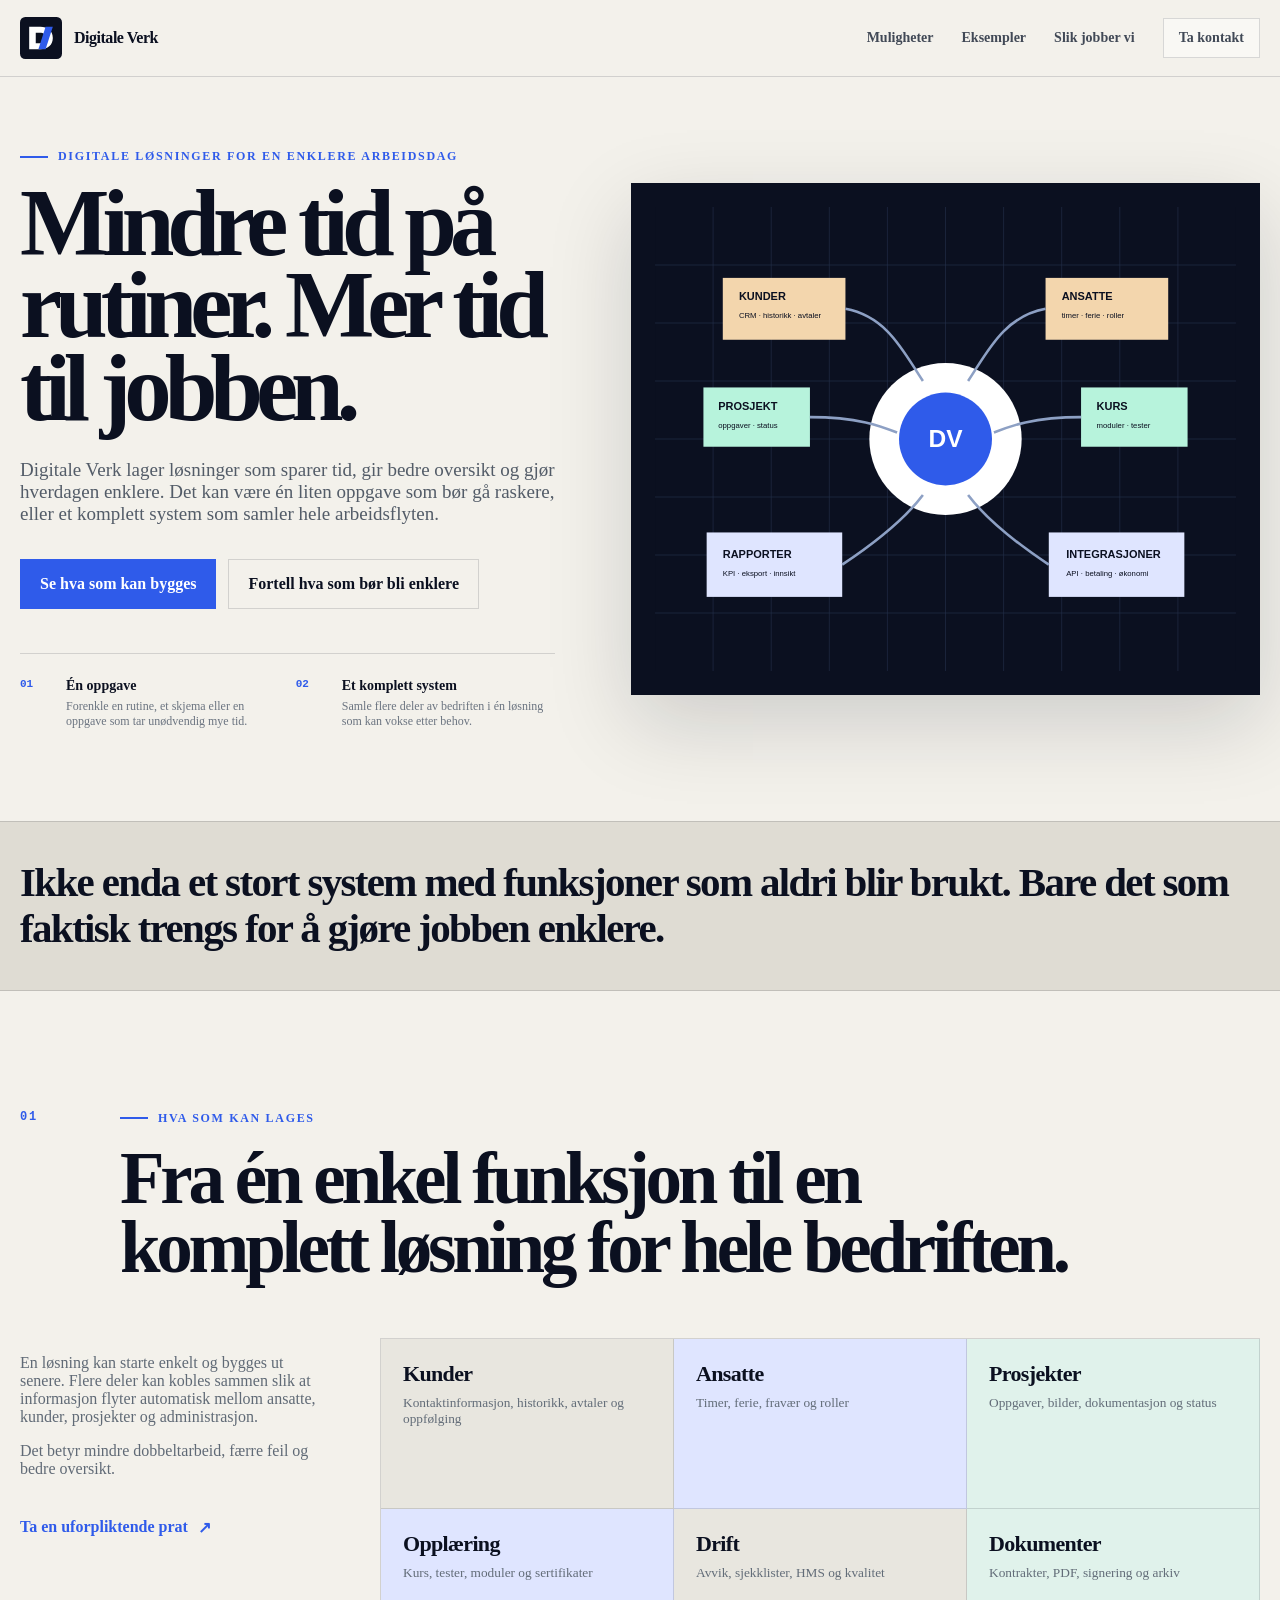
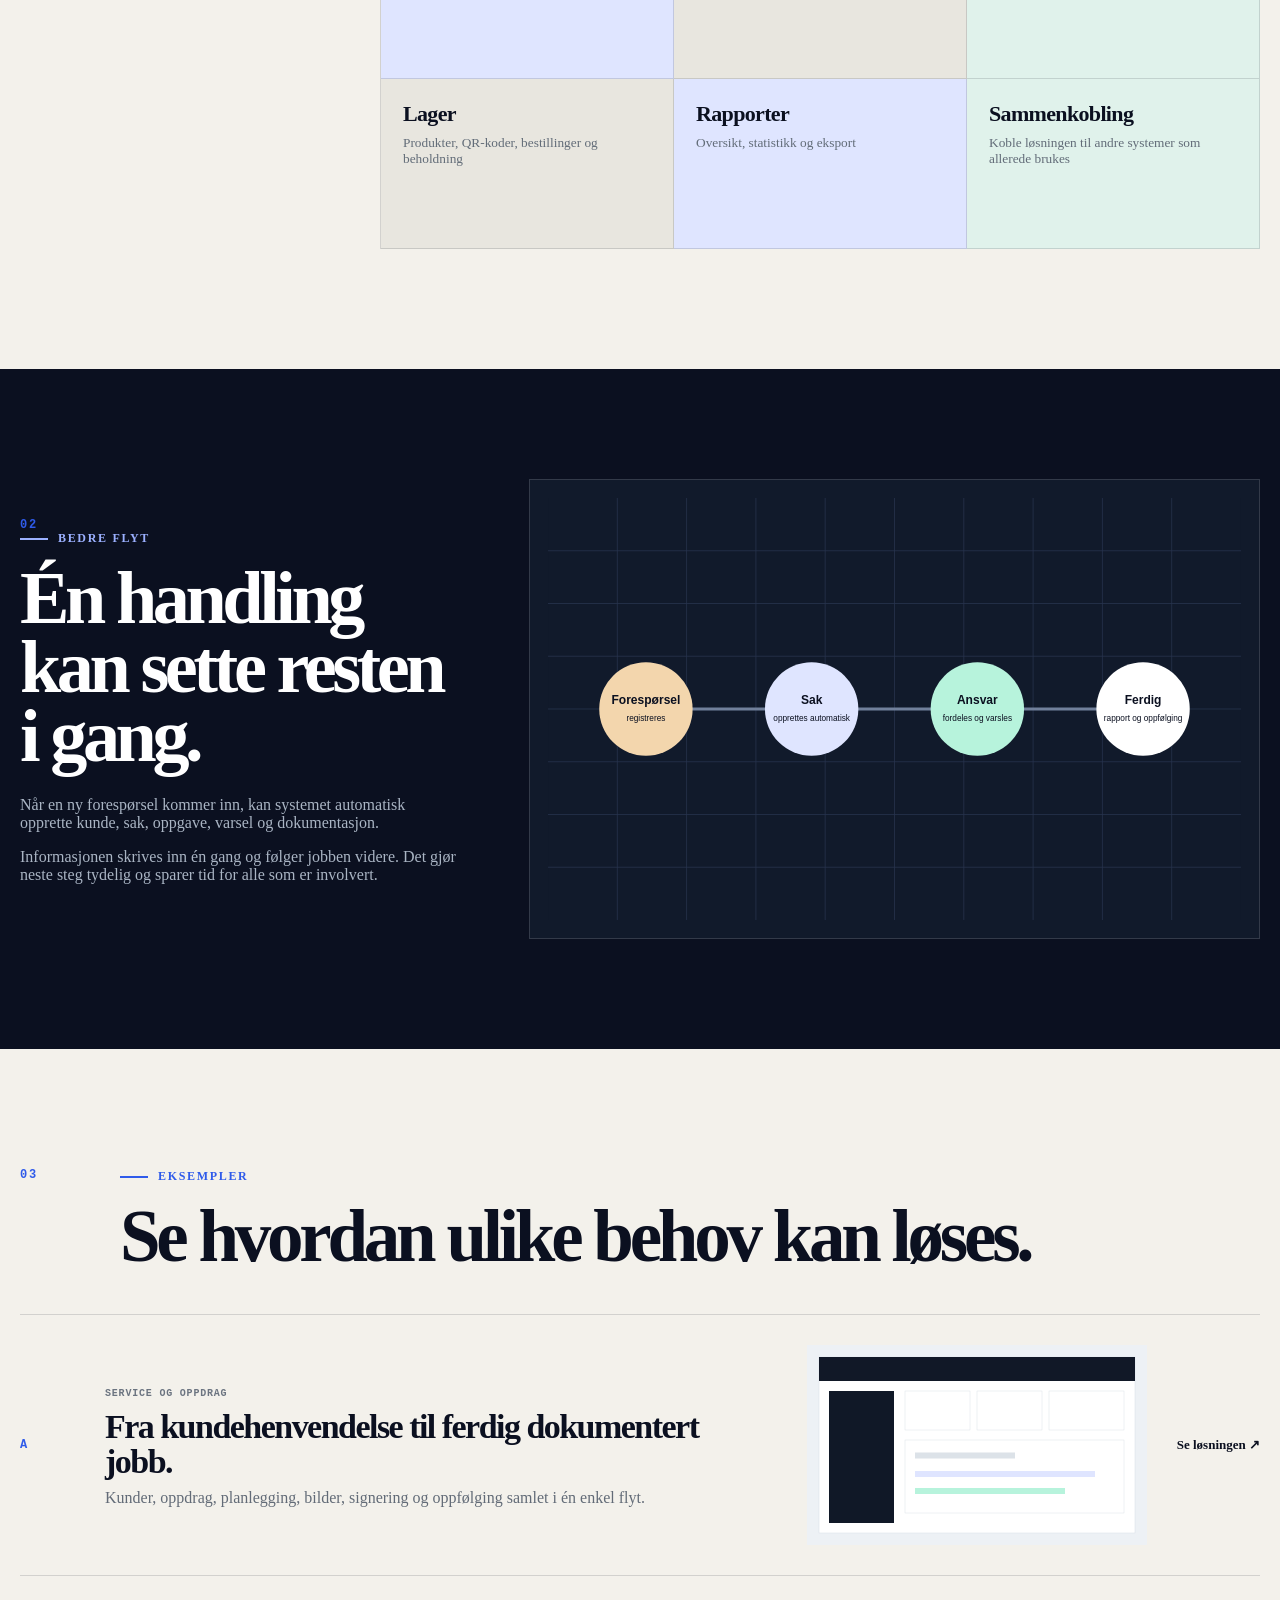
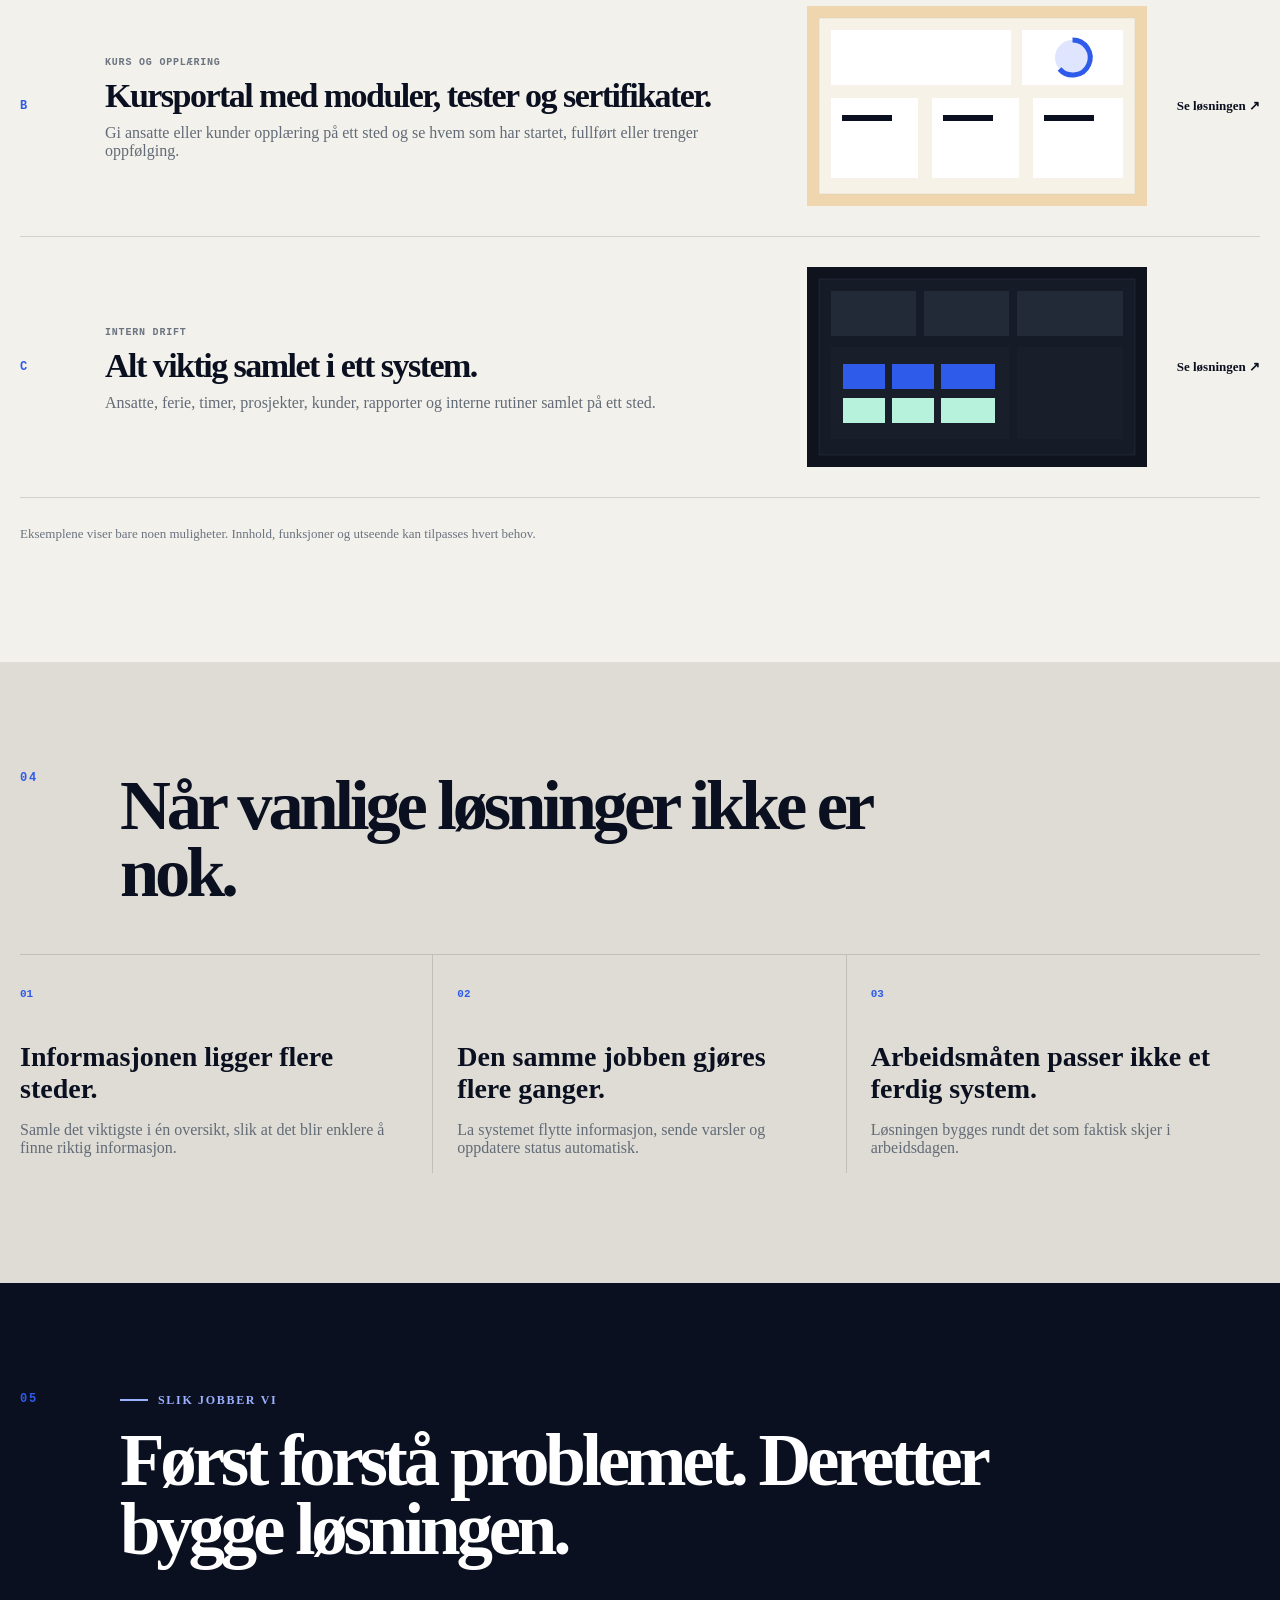
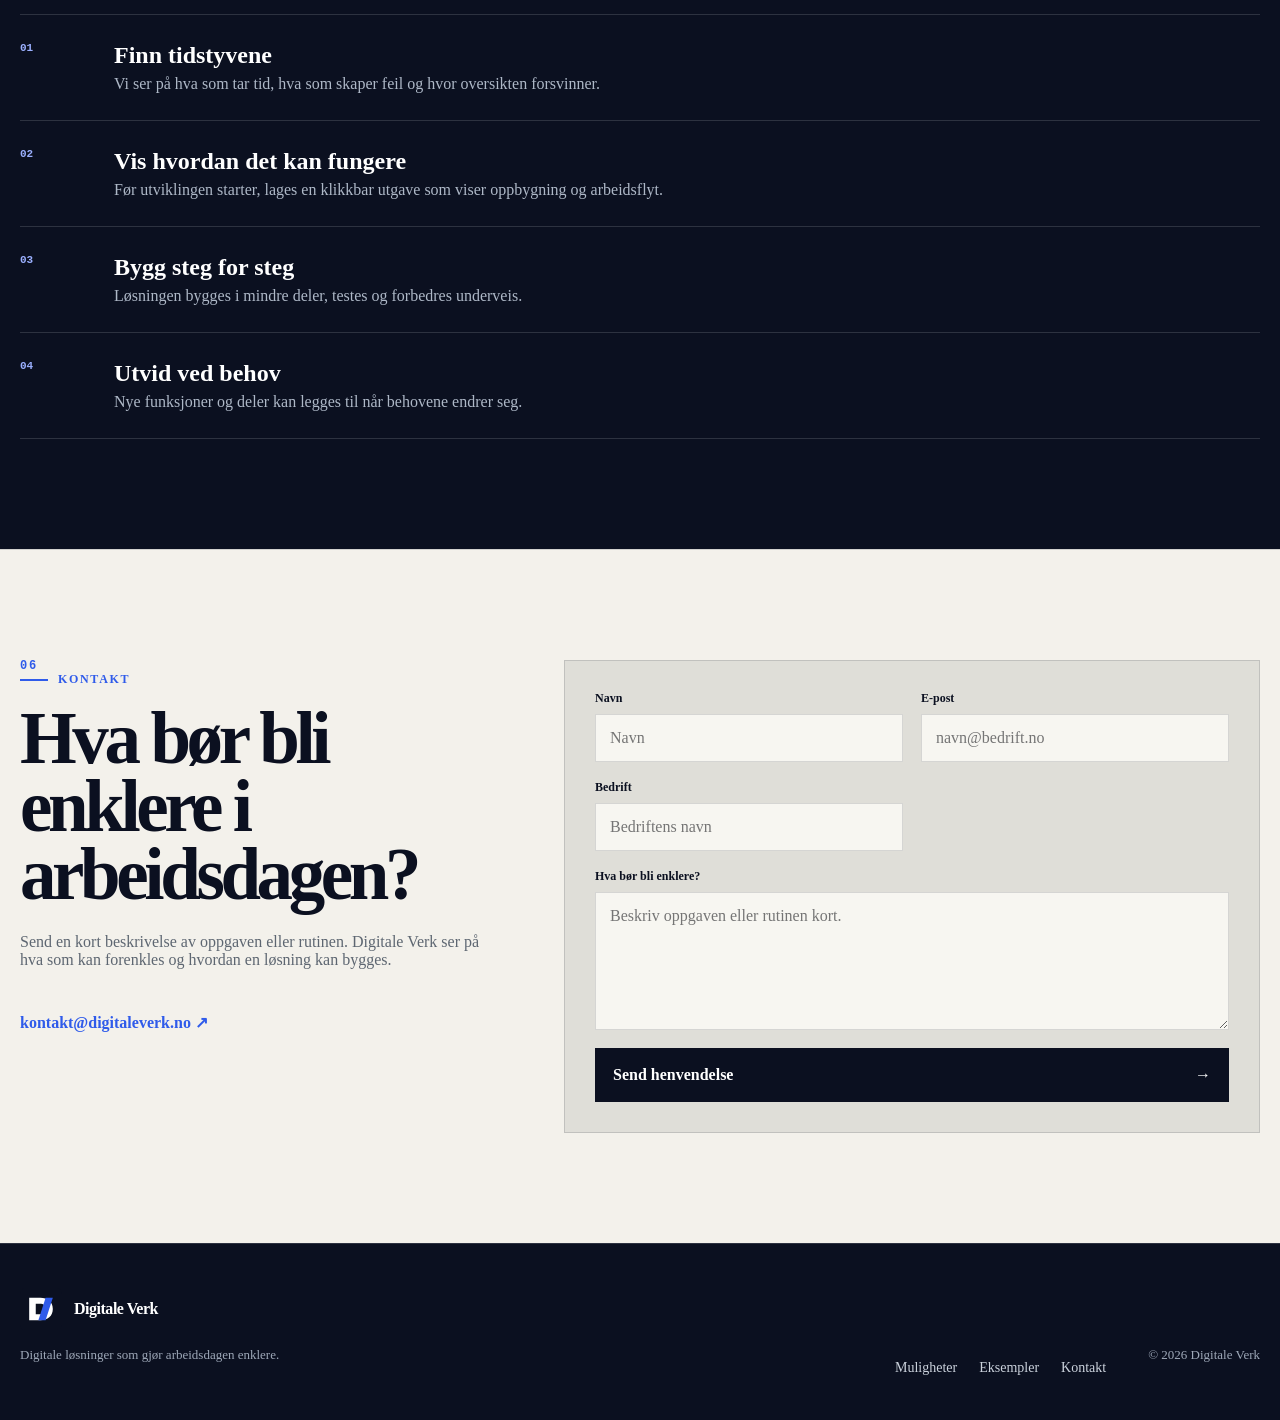
==== commit ed571f81: "Add files via upload" ====
--- a/index.html
+++ b/index.html
@@ -2,27 +2,18 @@
 <html lang="no">
 <head>
   <meta charset="UTF-8">
-
-  <meta
-    name="viewport"
-    content="width=device-width, initial-scale=1.0"
-  >
-
-  <title>Digitale Verk | Enklere systemer for bedrifter</title>
+  <meta name="viewport" content="width=device-width, initial-scale=1.0">
+
+  <title>Digitale Verk | Digitale løsninger som gjør arbeidsdagen enklere</title>
 
   <meta
     name="description"
-    content="Digitale Verk utvikler brukervennlige systemer for ferie, booking, faktura, timer og interne arbeidsprosesser."
+    content="Digitale Verk lager digitale løsninger som sparer tid, gir bedre oversikt og gjør arbeidsdagen enklere."
   >
 
-  <link
-    rel="icon"
-    type="image/png"
-    href="logo.PNG"
-  >
-
-  <link rel="stylesheet" href="main.css?v=1">
-  <link rel="stylesheet" href="index.css?v=1">
+  <link rel="icon" href="favicon.svg" type="image/svg+xml">
+  <link rel="stylesheet" href="main.css?v=4">
+  <link rel="stylesheet" href="index.css?v=4">
 </head>
 
 <body>
@@ -30,605 +21,578 @@
   <header class="site-header">
     <div class="header-inner">
 
-      <a href="index.html" class="brand" aria-label="Digitale Verk forside">
-        <span class="brand-mark">DV</span>
-        <span class="brand-name">Digitale Verk</span>
+      <a class="brand" href="index.html" aria-label="Digitale Verk">
+        <img src="logo.svg" alt="" width="42" height="42">
+        <span>Digitale Verk</span>
       </a>
 
-      <nav class="menu" aria-label="Hovedmeny">
-        <a href="#hjem">Hjem</a>
-        <a href="#tjenester">Tjenester</a>
-        <a href="demoer.html">Demoer</a>
-        <a href="#kontakt" class="menu-contact">Kontakt</a>
+      <button
+        class="menu-toggle"
+        type="button"
+        aria-expanded="false"
+        aria-controls="mainMenu"
+      >
+        Meny
+      </button>
+
+      <nav class="main-menu" id="mainMenu" aria-label="Hovedmeny">
+        <a href="#muligheter">Muligheter</a>
+        <a href="#eksempler">Eksempler</a>
+        <a href="#prosess">Slik jobber vi</a>
+        <a class="nav-contact" href="#kontakt">Ta kontakt</a>
       </nav>
 
     </div>
   </header>
 
-  <main id="hjem">
+  <main>
 
     <section class="hero">
-      <div class="hero-content">
+      <div class="hero-inner">
 
         <div class="hero-copy">
-          <p class="eyebrow">
-            Digitale systemer for bedrifter
+          <p class="kicker">
+            <span></span>
+            Digitale løsninger for en enklere arbeidsdag
           </p>
 
           <h1>
-            Vi bygger verktøy som gjør arbeidsdagen enklere.
+            Mindre tid på rutiner. Mer tid til jobben.
           </h1>
 
-          <p class="lead">
-            Digitale Verk utvikler brukervennlige systemer for ferie,
-            booking, fakturering, timeregistrering og interne
-            arbeidsprosesser.
+          <p class="hero-lead">
+            Digitale Verk lager løsninger som sparer tid, gir bedre oversikt
+            og gjør hverdagen enklere. Det kan være én liten oppgave som bør
+            gå raskere, eller et komplett system som samler hele arbeidsflyten.
           </p>
 
           <div class="hero-actions">
-            <a href="demoer.html" class="button button-primary">
-              Utforsk demoene
+            <a class="button primary" href="#eksempler">
+              Se hva som kan bygges
             </a>
 
-            <a href="#kontakt" class="button button-secondary">
-              Ta kontakt
+            <a class="button quiet" href="#kontakt">
+              Fortell hva som bør bli enklere
             </a>
           </div>
 
-          <div class="hero-points">
-            <div class="hero-point">
-              <span class="point-icon">✓</span>
-              <span>Tilpasset bedriftens behov</span>
-            </div>
-
-            <div class="hero-point">
-              <span class="point-icon">✓</span>
-              <span>Enkelt å bruke</span>
-            </div>
-
-            <div class="hero-point">
-              <span class="point-icon">✓</span>
-              <span>Utviklet steg for steg</span>
-            </div>
-          </div>
-        </div>
-
-        <div class="hero-demo">
-          <div class="system-card" id="systemSlider">
-
-            <div class="system-browser">
-              <div class="system-top">
-                <span></span>
-                <span></span>
-                <span></span>
-              </div>
-
-              <div class="system-browser-title">
-                Digitale Verk
-              </div>
-
-              <div class="system-user">
-                DV
-              </div>
-            </div>
-
-            <div class="system-content">
-              <div class="system-sidebar">
-                <div class="system-sidebar-logo">
-                  DV
-                </div>
-
-                <span class="system-nav active">
-                  Oversikt
-                </span>
-
-                <span class="system-nav">
-                  Ansatte
-                </span>
-
-                <span class="system-nav">
-                  Kalender
-                </span>
-
-                <span class="system-nav">
-                  Rapporter
-                </span>
-              </div>
-
-              <div class="system-main">
-                <p class="system-label">
-                  Interaktiv forhåndsvisning
-                </p>
-
-                <h2 id="systemTitle">
-                  Ferieoversikt
-                </h2>
-
-                <p id="systemText">
-                  Planlegg ferie, fravær og godkjenninger i én samlet
-                  oversikt.
-                </p>
-
-                <div
-                  class="system-preview"
-                  id="systemPreview"
-                  aria-live="polite"
-                ></div>
-
-                <div
-                  class="system-dots"
-                  id="systemDots"
-                  aria-label="Velg system"
-                ></div>
-              </div>
-            </div>
-
-          </div>
-        </div>
-
-      </div>
-    </section>
-
-    <section class="trust-strip">
-      <div class="trust-inner">
+          <div class="hero-scale">
+
+            <article>
+              <span>01</span>
+
+              <strong>Én oppgave</strong>
+
+              <p>
+                Forenkle en rutine, et skjema eller en oppgave som tar
+                unødvendig mye tid.
+              </p>
+            </article>
+
+            <article>
+              <span>02</span>
+
+              <strong>Et komplett system</strong>
+
+              <p>
+                Samle flere deler av bedriften i én løsning som kan vokse
+                etter behov.
+              </p>
+            </article>
+
+          </div>
+        </div>
+
+        <div class="hero-visual">
+          <img
+            src="system-universe.svg"
+            alt="Illustrasjon av et digitalt system med flere deler samlet på ett sted"
+          >
+        </div>
+
+      </div>
+    </section>
+
+    <section class="manifesto">
+      <p>
+        Ikke enda et stort system med funksjoner som aldri blir brukt.
+        Bare det som faktisk trengs for å gjøre jobben enklere.
+      </p>
+    </section>
+
+    <section class="possibilities" id="muligheter">
+
+      <div class="section-heading">
+        <p class="section-number">01</p>
+
+        <div>
+          <p class="kicker">
+            <span></span>
+            Hva som kan lages
+          </p>
+
+          <h2>
+            Fra én enkel funksjon til en komplett løsning for hele bedriften.
+          </h2>
+        </div>
+      </div>
+
+      <div class="possibility-layout">
+
+        <div class="possibility-copy">
+          <p>
+            En løsning kan starte enkelt og bygges ut senere.
+            Flere deler kan kobles sammen slik at informasjon flyter
+            automatisk mellom ansatte, kunder, prosjekter og administrasjon.
+          </p>
+
+          <p>
+            Det betyr mindre dobbeltarbeid, færre feil og bedre oversikt.
+          </p>
+
+          <a href="#kontakt">
+            Ta en uforpliktende prat
+            <span>↗</span>
+          </a>
+        </div>
+
+        <div class="module-map" aria-label="Eksempler på hva som kan bygges">
+
+          <article>
+            <span>Kunder</span>
+            <small>Kontaktinformasjon, historikk, avtaler og oppfølging</small>
+          </article>
+
+          <article>
+            <span>Ansatte</span>
+            <small>Timer, ferie, fravær og roller</small>
+          </article>
+
+          <article>
+            <span>Prosjekter</span>
+            <small>Oppgaver, bilder, dokumentasjon og status</small>
+          </article>
+
+          <article>
+            <span>Opplæring</span>
+            <small>Kurs, tester, moduler og sertifikater</small>
+          </article>
+
+          <article>
+            <span>Drift</span>
+            <small>Avvik, sjekklister, HMS og kvalitet</small>
+          </article>
+
+          <article>
+            <span>Dokumenter</span>
+            <small>Kontrakter, PDF, signering og arkiv</small>
+          </article>
+
+          <article>
+            <span>Lager</span>
+            <small>Produkter, QR-koder, bestillinger og beholdning</small>
+          </article>
+
+          <article>
+            <span>Rapporter</span>
+            <small>Oversikt, statistikk og eksport</small>
+          </article>
+
+          <article>
+            <span>Sammenkobling</span>
+            <small>Koble løsningen til andre systemer som allerede brukes</small>
+          </article>
+
+        </div>
+      </div>
+    </section>
+
+    <section class="flow-section">
+
+      <div class="flow-copy">
+        <p class="section-number">02</p>
+
+        <p class="kicker light">
+          <span></span>
+          Bedre flyt
+        </p>
+
+        <h2>
+          Én handling kan sette resten i gang.
+        </h2>
+
         <p>
-          Systemer laget for faktiske arbeidsoppgaver
+          Når en ny forespørsel kommer inn, kan systemet automatisk opprette
+          kunde, sak, oppgave, varsel og dokumentasjon.
         </p>
 
-        <div class="trust-items">
-          <span>Ferie</span>
-          <span>Booking</span>
-          <span>Faktura</span>
-          <span>Timer</span>
-          <span>Oppgaver</span>
-        </div>
-      </div>
-    </section>
-
-    <section id="tjenester" class="services-section">
-      <div class="section-heading">
+        <p>
+          Informasjonen skrives inn én gang og følger jobben videre.
+          Det gjør neste steg tydelig og sparer tid for alle som er involvert.
+        </p>
+      </div>
+
+      <div class="flow-visual">
+        <img
+          src="automation-flow.svg"
+          alt="Illustrasjon av en arbeidsflyt fra forespørsel til ferdig jobb"
+        >
+      </div>
+
+    </section>
+
+    <section class="examples" id="eksempler">
+
+      <div class="section-heading compact">
+        <p class="section-number">03</p>
+
         <div>
-          <p class="section-label">
-            Hva vi bygger
+          <p class="kicker">
+            <span></span>
+            Eksempler
           </p>
 
           <h2>
-            Digitale verktøy tilpasset måten dere jobber på.
+            Se hvordan ulike behov kan løses.
           </h2>
         </div>
-
-        <p class="section-intro">
-          Vi bygger enkle og oversiktlige løsninger som erstatter
-          unødvendige regneark, manuelle rutiner og spredt informasjon.
+      </div>
+
+      <div class="example-list">
+
+        <a class="example-row service" href="losninger.html#service">
+          <div class="example-number">A</div>
+
+          <div class="example-copy">
+            <span>Service og oppdrag</span>
+
+            <h3>
+              Fra kundehenvendelse til ferdig dokumentert jobb.
+            </h3>
+
+            <p>
+              Kunder, oppdrag, planlegging, bilder, signering og oppfølging
+              samlet i én enkel flyt.
+            </p>
+          </div>
+
+          <img
+            src="preview-service.svg"
+            alt="Forhåndsvisning av en løsning for service og oppdrag"
+          >
+
+          <b>Se løsningen ↗</b>
+        </a>
+
+        <a class="example-row academy" href="losninger.html#academy">
+          <div class="example-number">B</div>
+
+          <div class="example-copy">
+            <span>Kurs og opplæring</span>
+
+            <h3>
+              Kursportal med moduler, tester og sertifikater.
+            </h3>
+
+            <p>
+              Gi ansatte eller kunder opplæring på ett sted og se hvem som
+              har startet, fullført eller trenger oppfølging.
+            </p>
+          </div>
+
+          <img
+            src="preview-academy.svg"
+            alt="Forhåndsvisning av en kursportal"
+          >
+
+          <b>Se løsningen ↗</b>
+        </a>
+
+        <a class="example-row operations" href="losninger.html#operations">
+          <div class="example-number">C</div>
+
+          <div class="example-copy">
+            <span>Intern drift</span>
+
+            <h3>
+              Alt viktig samlet i ett system.
+            </h3>
+
+            <p>
+              Ansatte, ferie, timer, prosjekter, kunder, rapporter og
+              interne rutiner samlet på ett sted.
+            </p>
+          </div>
+
+          <img
+            src="preview-operations.svg"
+            alt="Forhåndsvisning av et komplett system for intern drift"
+          >
+
+          <b>Se løsningen ↗</b>
+        </a>
+
+      </div>
+
+      <p class="examples-note">
+        Eksemplene viser bare noen muligheter.
+        Innhold, funksjoner og utseende kan tilpasses hvert behov.
+      </p>
+    </section>
+
+    <section class="why-section">
+
+      <div class="why-heading">
+        <p class="section-number">04</p>
+
+        <h2>
+          Når vanlige løsninger ikke er nok.
+        </h2>
+      </div>
+
+      <div class="why-grid">
+
+        <article>
+          <span>01</span>
+
+          <h3>
+            Informasjonen ligger flere steder.
+          </h3>
+
+          <p>
+            Samle det viktigste i én oversikt, slik at det blir enklere
+            å finne riktig informasjon.
+          </p>
+        </article>
+
+        <article>
+          <span>02</span>
+
+          <h3>
+            Den samme jobben gjøres flere ganger.
+          </h3>
+
+          <p>
+            La systemet flytte informasjon, sende varsler og oppdatere
+            status automatisk.
+          </p>
+        </article>
+
+        <article>
+          <span>03</span>
+
+          <h3>
+            Arbeidsmåten passer ikke et ferdig system.
+          </h3>
+
+          <p>
+            Løsningen bygges rundt det som faktisk skjer i arbeidsdagen.
+          </p>
+        </article>
+
+      </div>
+    </section>
+
+    <section class="process-section" id="prosess">
+
+      <div class="process-heading">
+        <p class="section-number">05</p>
+
+        <div>
+          <p class="kicker light">
+            <span></span>
+            Slik jobber vi
+          </p>
+
+          <h2>
+            Først forstå problemet. Deretter bygge løsningen.
+          </h2>
+        </div>
+      </div>
+
+      <ol class="process-list">
+
+        <li>
+          <span>01</span>
+
+          <div>
+            <h3>Finn tidstyvene</h3>
+
+            <p>
+              Vi ser på hva som tar tid, hva som skaper feil og hvor
+              oversikten forsvinner.
+            </p>
+          </div>
+        </li>
+
+        <li>
+          <span>02</span>
+
+          <div>
+            <h3>Vis hvordan det kan fungere</h3>
+
+            <p>
+              Før utviklingen starter, lages en klikkbar utgave som viser
+              oppbygning og arbeidsflyt.
+            </p>
+          </div>
+        </li>
+
+        <li>
+          <span>03</span>
+
+          <div>
+            <h3>Bygg steg for steg</h3>
+
+            <p>
+              Løsningen bygges i mindre deler, testes og forbedres underveis.
+            </p>
+          </div>
+        </li>
+
+        <li>
+          <span>04</span>
+
+          <div>
+            <h3>Utvid ved behov</h3>
+
+            <p>
+              Nye funksjoner og deler kan legges til når behovene endrer seg.
+            </p>
+          </div>
+        </li>
+
+      </ol>
+    </section>
+
+    <section class="contact-section" id="kontakt">
+
+      <div class="contact-copy">
+        <p class="section-number">06</p>
+
+        <p class="kicker">
+          <span></span>
+          Kontakt
         </p>
-      </div>
-
-      <div class="service-grid">
-
-        <article class="service-card">
-          <div class="service-number">01</div>
-
-          <div class="service-icon">
-            FR
-          </div>
-
-          <h3>
-            Ferie og fravær
-          </h3>
-
-          <p>
-            Ansatte sender inn ferieønsker, mens ledere får oversikt,
-            status og mulighet til å godkjenne.
-          </p>
-
-          <ul>
-            <li>Ferieforespørsler</li>
-            <li>Godkjenning</li>
-            <li>Kalenderoversikt</li>
-          </ul>
-
-          <a href="demoer.html" class="service-link">
-            Se feriedemo
-            <span>→</span>
-          </a>
-        </article>
-
-        <article class="service-card">
-          <div class="service-number">02</div>
-
-          <div class="service-icon">
-            BK
-          </div>
-
-          <h3>
-            Booking og avtaler
-          </h3>
-
-          <p>
-            Samle kunder, tidspunkt og avtaler i et system som er enkelt
-            å bruke for både ansatte og kunder.
-          </p>
-
-          <ul>
-            <li>Kunderegister</li>
-            <li>Kalender</li>
-            <li>Avtalestatus</li>
-          </ul>
-
-          <a href="demoer.html" class="service-link">
-            Se bookingdemo
-            <span>→</span>
-          </a>
-        </article>
-
-        <article class="service-card">
-          <div class="service-number">03</div>
-
-          <div class="service-icon">
-            FA
-          </div>
-
-          <h3>
-            Faktura og tilbud
-          </h3>
-
-          <p>
-            Opprett fakturaer, hold oversikt over kunder og følg status
-            fra utkast til betaling.
-          </p>
-
-          <ul>
-            <li>Fakturaoversikt</li>
-            <li>Kunder</li>
-            <li>Betalingsstatus</li>
-          </ul>
-
-          <a href="demoer.html" class="service-link">
-            Se fakturademo
-            <span>→</span>
-          </a>
-        </article>
-
-        <article class="service-card">
-          <div class="service-number">04</div>
-
-          <div class="service-icon">
-            TI
-          </div>
-
-          <h3>
-            Timer og oppgaver
-          </h3>
-
-          <p>
-            Registrer arbeidstid, fordel oppgaver og få en tydelig
-            oversikt over det som skal gjøres.
-          </p>
-
-          <ul>
-            <li>Stempling</li>
-            <li>Timelister</li>
-            <li>Oppgavestatus</li>
-          </ul>
-
-          <a href="demoer.html" class="service-link">
-            Se flere demoer
-            <span>→</span>
-          </a>
-        </article>
-
-      </div>
-    </section>
-
-    <section class="demo-highlight">
-      <div class="demo-highlight-copy">
-        <p class="section-label">
-          Interaktive demoer
+
+        <h2>
+          Hva bør bli enklere i arbeidsdagen?
+        </h2>
+
+        <p>
+          Send en kort beskrivelse av oppgaven eller rutinen.
+          Digitale Verk ser på hva som kan forenkles og hvordan en løsning
+          kan bygges.
         </p>
 
-        <h2>
-          Prøv systemene direkte i nettleseren.
-        </h2>
-
-        <p>
-          Demoene viser hvordan ulike løsninger kan fungere i praksis.
-          Du kan navigere mellom sider, opprette eksempeldata og teste
-          sentrale funksjoner.
-        </p>
-
-        <a href="demoer.html" class="button button-primary">
-          Åpne demoene
+        <a href="mailto:kontakt@digitaleverk.no">
+          kontakt@digitaleverk.no ↗
         </a>
       </div>
 
-      <div class="demo-highlight-panel">
-        <div class="demo-panel-header">
-          <div>
-            <span></span>
-            <span></span>
-            <span></span>
-          </div>
-
-          <p>
-            Ferieregistrering
-          </p>
-        </div>
-
-        <div class="demo-panel-body">
-          <aside class="mini-sidebar">
-            <div class="mini-logo">DV</div>
-            <span class="active">Dashboard</span>
-            <span>Ferie</span>
-            <span>Ansatte</span>
-            <span>Godkjenning</span>
-          </aside>
-
-          <div class="mini-content">
-            <div class="mini-heading">
-              <div>
-                <small>Dashboard</small>
-                <h3>Ferieoversikt</h3>
-              </div>
-
-              <button type="button">
-                Ny forespørsel
-              </button>
-            </div>
-
-            <div class="mini-stats">
-              <div>
-                <strong>12</strong>
-                <span>Ferieønsker</span>
-              </div>
-
-              <div>
-                <strong>3</strong>
-                <span>Venter</span>
-              </div>
-            </div>
-
-            <div class="mini-list">
-              <div>
-                <span>Emilie Hansen</span>
-                <b>Godkjent</b>
-              </div>
-
-              <div>
-                <span>Jonas Berg</span>
-                <b>Venter</b>
-              </div>
-
-              <div>
-                <span>Martin Olsen</span>
-                <b>Godkjent</b>
-              </div>
-            </div>
-          </div>
-        </div>
-      </div>
-    </section>
-
-    <section class="process-section">
-      <div class="process-heading">
-        <p class="section-label">
-          Slik jobber vi
-        </p>
-
-        <h2>
-          Fra idé til et system som faktisk blir brukt.
-        </h2>
-      </div>
-
-      <div class="process-grid">
-
-        <article class="process-card">
-          <span>01</span>
-          <h3>Kartlegging</h3>
-          <p>
-            Vi går gjennom arbeidsprosessen, utfordringene og hva dere
-            ønsker å gjøre enklere.
-          </p>
-        </article>
-
-        <article class="process-card">
-          <span>02</span>
-          <h3>Prototype</h3>
-          <p>
-            Dere får se en tidlig og klikkbar versjon før hele løsningen
-            utvikles.
-          </p>
-        </article>
-
-        <article class="process-card">
-          <span>03</span>
-          <h3>Utvikling</h3>
-          <p>
-            Systemet bygges steg for steg med testing og justeringer
-            underveis.
-          </p>
-        </article>
-
-        <article class="process-card">
-          <span>04</span>
-          <h3>Levering</h3>
-          <p>
-            Løsningen settes i drift med avtalt oppfølging og videre
-            utvikling.
-          </p>
-        </article>
-
-      </div>
-    </section>
-
-    <section class="about-section">
-      <div class="about-box">
-        <div>
-          <p class="section-label">
-            Hvorfor Digitale Verk
-          </p>
-
-          <h2>
-            Mindre manuelt arbeid. Bedre oversikt.
-          </h2>
-        </div>
-
-        <div class="about-content">
-          <p>
-            Mange bedrifter bruker fortsatt e-post, regneark og manuelle
-            rutiner til oppgaver som burde vært samlet i ett enkelt
-            system.
-          </p>
-
-          <p>
-            Vi lager løsninger som er forståelige, ryddige og tilpasset
-            det bedriften faktisk trenger.
-          </p>
-        </div>
-      </div>
-    </section>
-
-    <section id="kontakt" class="contact-section">
-      <div class="contact-layout">
-
-        <div class="contact-copy">
-          <p class="section-label">
-            Kontakt
-          </p>
-
-          <h2>
-            Har du en arbeidsprosess som bør bli enklere?
-          </h2>
-
-          <p>
-            Fortell kort hva dere ønsker å forbedre. Vi svarer så snart
-            vi kan og ser på hvordan en passende løsning kan bygges.
-          </p>
-
-          <div class="contact-details">
-            <div>
-              <span>E-post</span>
-              <a href="mailto:kontakt@digitaleverk.no">
-                kontakt@digitaleverk.no
-              </a>
-            </div>
-
-            <div>
-              <span>Nettside</span>
-              <p>digitaleverk.no</p>
-            </div>
-          </div>
-        </div>
-
-        <form
-          action="https://formsubmit.co/kontakt@digitaleverk.no"
-          method="POST"
-          class="contact-form"
+      <form
+        class="contact-form"
+        action="https://formsubmit.co/kontakt@digitaleverk.no"
+        method="POST"
+      >
+        <input
+          type="hidden"
+          name="_subject"
+          value="Ny henvendelse fra digitaleverk.no"
         >
+
+        <input
+          type="hidden"
+          name="_next"
+          value="https://digitaleverk.no/takk.html"
+        >
+
+        <input
+          type="hidden"
+          name="_template"
+          value="table"
+        >
+
+        <label>
+          <span>Navn</span>
+
           <input
-            type="hidden"
-            name="_subject"
-            value="Ny henvendelse fra digitaleverk.no"
-          >
+            name="navn"
+            type="text"
+            placeholder="Navn"
+            autocomplete="name"
+            required
+          >
+        </label>
+
+        <label>
+          <span>E-post</span>
 
           <input
-            type="hidden"
-            name="_next"
-            value="https://digitaleverk.no/takk.html"
-          >
+            name="epost"
+            type="email"
+            placeholder="navn@bedrift.no"
+            autocomplete="email"
+            required
+          >
+        </label>
+
+        <label>
+          <span>Bedrift</span>
 
           <input
-            type="hidden"
-            name="_template"
-            value="table"
-          >
-
-          <div class="form-group">
-            <label for="navn">Navn</label>
-
-            <input
-              id="navn"
-              type="text"
-              name="navn"
-              placeholder="Ditt navn"
-              autocomplete="name"
-              required
-            >
-          </div>
-
-          <div class="form-group">
-            <label for="epost">E-post</label>
-
-            <input
-              id="epost"
-              type="email"
-              name="epost"
-              placeholder="navn@bedrift.no"
-              autocomplete="email"
-              required
-            >
-          </div>
-
-          <div class="form-group">
-            <label for="bedrift">Bedrift</label>
-
-            <input
-              id="bedrift"
-              type="text"
-              name="bedrift"
-              placeholder="Bedriftens navn"
-              autocomplete="organization"
-            >
-          </div>
-
-          <div class="form-group">
-            <label for="melding">Hva ønsker dere hjelp med?</label>
-
-            <textarea
-              id="melding"
-              name="melding"
-              placeholder="Fortell kort om arbeidsprosessen eller systemet dere ønsker å forbedre."
-              rows="6"
-              required
-            ></textarea>
-          </div>
-
-          <button type="submit" class="button button-primary form-button">
-            Send henvendelse
-          </button>
-        </form>
-
-      </div>
+            name="bedrift"
+            type="text"
+            placeholder="Bedriftens navn"
+            autocomplete="organization"
+          >
+        </label>
+
+        <label class="full">
+          <span>Hva bør bli enklere?</span>
+
+          <textarea
+            name="melding"
+            rows="6"
+            placeholder="Beskriv oppgaven eller rutinen kort."
+            required
+          ></textarea>
+        </label>
+
+        <button class="submit-button" type="submit">
+          <span>Send henvendelse</span>
+          <b>→</b>
+        </button>
+      </form>
+
     </section>
 
   </main>
 
-  <footer class="footer">
-    <div class="footer-inner">
-
-      <a href="index.html" class="brand footer-brand">
-        <span class="brand-mark">DV</span>
-        <span class="brand-name">Digitale Verk</span>
+  <footer class="site-footer">
+
+    <div>
+      <a class="brand footer-brand" href="index.html">
+        <img src="logo.svg" alt="" width="42" height="42">
+        <span>Digitale Verk</span>
       </a>
 
       <p>
-        Digitale systemer som gjør arbeidsdagen enklere.
+        Digitale løsninger som gjør arbeidsdagen enklere.
       </p>
-
-      <div class="footer-links">
-        <a href="#hjem">Hjem</a>
-        <a href="demoer.html">Demoer</a>
-        <a href="#kontakt">Kontakt</a>
-      </div>
-
-      <p class="copyright">
-        © 2026 Digitale Verk
-      </p>
-
     </div>
+
+    <nav>
+      <a href="#muligheter">Muligheter</a>
+      <a href="losninger.html">Eksempler</a>
+      <a href="#kontakt">Kontakt</a>
+    </nav>
+
+    <p>© 2026 Digitale Verk</p>
+
   </footer>
 
-  <script src="main.js?v=1000"></script>
+  <script src="main.js?v=4"></script>
 
 </body>
-</html>
-```
+</html>
--- a/main.css
+++ b/main.css
@@ -1,575 +1,96 @@
-/* =========================================================
-   DIGITALE VERK – MAIN.CSS
-   Felles styling for alle sider
-   ========================================================= */
-
-/* ---------- Variabler ---------- */
-
-:root {
-  --bg: #0b1120;
-  --bg-soft: #111827;
-  --surface: #ffffff;
-  --surface-soft: #f8fafc;
-
-  --text: #0f172a;
-  --text-light: #ffffff;
-  --muted: #64748b;
-  --muted-light: #cbd5e1;
-
-  --border: #dbe3ec;
-  --border-dark: rgba(255, 255, 255, 0.12);
-
-  --primary: #2563eb;
-  --primary-hover: #1d4ed8;
-  --primary-soft: #eaf1ff;
-
-  --success: #15803d;
-  --success-soft: #ecfdf3;
-
-  --warning: #b45309;
-  --warning-soft: #fff7ed;
-
-  --danger: #b91c1c;
-  --danger-soft: #fef2f2;
-
-  --radius-small: 8px;
-  --radius-medium: 12px;
-  --radius-large: 18px;
-  --radius-xlarge: 24px;
-
-  --shadow-small:
-    0 1px 2px rgba(15, 23, 42, 0.06);
-
-  --shadow-medium:
-    0 12px 34px rgba(15, 23, 42, 0.10);
-
-  --shadow-large:
-    0 28px 80px rgba(15, 23, 42, 0.18);
-
-  --content-width: 1180px;
+/* DIGITALE VERK — FELLES V4 */
+:root{
+  --ink:#0b1020;
+  --ink-soft:#121a2c;
+  --paper:#f3f1eb;
+  --paper-dark:#dfdcd3;
+  --white:#fff;
+  --blue:#2f5bea;
+  --blue-dark:#1f43bd;
+  --mint:#b7f3dc;
+  --sand:#f3d6ad;
+  --lilac:#dfe5ff;
+  --muted:#626b78;
+  --line:rgba(11,16,32,.14);
+  --line-light:rgba(255,255,255,.14);
+  --shadow:0 28px 80px rgba(11,16,32,.16);
+  --max:1240px;
 }
 
-/* ---------- Reset ---------- */
+*{box-sizing:border-box}
+html{scroll-behavior:smooth;scroll-padding-top:90px}
+body{
+  margin:0;background:var(--paper);color:var(--ink);
+  font-family:Inter,ui-sans-serif,system-ui,-apple-system,BlinkMacSystemFont,"Segoe UI",sans-serif;
+  line-height:1.55;-webkit-font-smoothing:antialiased
+}
+body,button,input,textarea,select{font:inherit}
+a{color:inherit;text-decoration:none}
+img{display:block;max-width:100%}
+button{cursor:pointer}
+button,input,textarea,select{outline:none}
+::selection{background:var(--blue);color:#fff}
 
-*,
-*::before,
-*::after {
-  box-sizing: border-box;
+.site-header{
+  position:sticky;top:0;z-index:100;border-bottom:1px solid var(--line);
+  background:rgba(243,241,235,.9);backdrop-filter:blur(18px)
 }
+.dark-header{background:rgba(11,16,32,.92);border-color:var(--line-light)}
+.header-inner{
+  width:min(calc(100% - 36px),var(--max));min-height:76px;margin:auto;
+  display:flex;align-items:center;justify-content:space-between;gap:32px
+}
+.brand{display:inline-flex;align-items:center;gap:12px;font-weight:850;letter-spacing:-.03em}
+.brand img{width:42px;height:42px}
+.main-menu{display:flex;align-items:center;gap:28px}
+.main-menu a{font-size:14px;font-weight:720;color:#414956}
+.main-menu a:hover{color:var(--blue)}
+.dark-header .brand,.dark-header .main-menu a{color:#fff}
+.nav-contact{padding:11px 15px;border:1px solid var(--line);background:rgba(255,255,255,.45)}
+.dark-header .nav-contact{border-color:var(--line-light);background:rgba(255,255,255,.06)}
+.menu-toggle{display:none;padding:9px 12px;border:1px solid var(--line);background:transparent}
+.dark-header .menu-toggle{color:#fff;border-color:var(--line-light)}
 
-html {
-  scroll-behavior: smooth;
-  scroll-padding-top: 100px;
+.kicker{
+  display:flex;align-items:center;gap:10px;margin:0 0 18px;color:var(--blue);
+  font-size:12px;font-weight:850;letter-spacing:.14em;text-transform:uppercase
 }
+.kicker span{width:28px;height:2px;background:currentColor}
+.kicker.light{color:#9bb0ff}
+.section-number{margin:0;color:var(--blue);font:850 12px/1 monospace;letter-spacing:.14em}
 
-body {
-  min-height: 100vh;
-  margin: 0;
-  background: #f4f7fb;
-  color: var(--text);
-  font-family:
-    Inter,
-    ui-sans-serif,
-    system-ui,
-    -apple-system,
-    BlinkMacSystemFont,
-    "Segoe UI",
-    sans-serif;
-  line-height: 1.6;
-  -webkit-font-smoothing: antialiased;
-  text-rendering: optimizeLegibility;
+.button{
+  min-height:50px;padding:0 19px;display:inline-flex;align-items:center;justify-content:center;
+  border:1px solid var(--line);font-weight:780;transition:.18s ease
 }
+.button:hover{transform:translateY(-2px)}
+.button.primary{background:var(--blue);border-color:var(--blue);color:#fff}
+.button.primary:hover{background:var(--blue-dark)}
+.button.quiet{background:transparent}
 
-body,
-button,
-input,
-textarea,
-select {
-  font: inherit;
+.site-footer{
+  width:100%;padding:44px max(18px,calc((100% - var(--max))/2));
+  display:grid;grid-template-columns:1fr auto auto;align-items:end;gap:42px;
+  background:var(--ink);color:#fff;border-top:1px solid var(--line-light)
 }
+.site-footer>div>p,.site-footer>p{color:#9ea8b8;font-size:13px}
+.site-footer nav{display:flex;gap:22px}.site-footer nav a{color:#cbd2dc;font-size:14px}
+.footer-brand{color:#fff}
 
-img,
-svg {
-  display: block;
-  max-width: 100%;
+.window-controls{display:flex;gap:7px}
+.window-controls i{width:9px;height:9px;border-radius:50%;background:#5e6878}
+.window-controls i:nth-child(1){background:#ff6b63}
+.window-controls i:nth-child(2){background:#ffbe42}
+.window-controls i:nth-child(3){background:#32d47e}
+
+@media(max-width:760px){
+  .header-inner{min-height:68px}.menu-toggle{display:block}
+  .main-menu{
+    position:absolute;top:68px;left:18px;right:18px;display:none;
+    flex-direction:column;align-items:stretch;gap:0;padding:10px;
+    background:var(--paper);border:1px solid var(--line);box-shadow:var(--shadow)
+  }
+  .dark-header .main-menu{background:var(--ink)}
+  .main-menu.open{display:flex}.main-menu a{padding:13px}
+  .site-footer{grid-template-columns:1fr;align-items:start}
 }
-
-a {
-  color: inherit;
-  text-decoration: none;
-}
-
-button {
-  cursor: pointer;
-}
-
-button,
-a {
-  -webkit-tap-highlight-color: transparent;
-}
-
-input,
-textarea,
-select,
-button {
-  border: 0;
-  outline: none;
-}
-
-main {
-  min-height: 60vh;
-  overflow: hidden;
-}
-
-/* ---------- Hjelpeklasser ---------- */
-
-.container {
-  width: min(calc(100% - 40px), var(--content-width));
-  margin-inline: auto;
-}
-
-.eyebrow,
-.section-label,
-.system-label {
-  margin: 0 0 14px;
-  color: var(--primary);
-  font-size: 12px;
-  font-weight: 800;
-  letter-spacing: 0.14em;
-  line-height: 1.4;
-  text-transform: uppercase;
-}
-
-.lead {
-  color: var(--muted);
-  font-size: 18px;
-  line-height: 1.75;
-}
-
-h1,
-h2,
-h3,
-p {
-  margin-top: 0;
-}
-
-h1,
-h2,
-h3 {
-  color: var(--text);
-  text-wrap: balance;
-}
-
-h1 {
-  font-size: clamp(44px, 7vw, 76px);
-  line-height: 0.98;
-  letter-spacing: -0.055em;
-}
-
-h2 {
-  font-size: clamp(34px, 4.5vw, 54px);
-  line-height: 1.03;
-  letter-spacing: -0.045em;
-}
-
-h3 {
-  font-size: 22px;
-  line-height: 1.2;
-  letter-spacing: -0.025em;
-}
-
-/* =========================================================
-   HEADER
-   ========================================================= */
-
-.site-header {
-  position: sticky;
-  top: 0;
-  z-index: 100;
-  width: 100%;
-  border-bottom: 1px solid rgba(219, 227, 236, 0.9);
-  background: rgba(244, 247, 251, 0.88);
-  backdrop-filter: blur(16px);
-}
-
-.header-inner {
-  width: min(calc(100% - 40px), var(--content-width));
-  min-height: 76px;
-  margin-inline: auto;
-  display: flex;
-  align-items: center;
-  justify-content: space-between;
-  gap: 28px;
-}
-
-.brand {
-  display: inline-flex;
-  align-items: center;
-  gap: 11px;
-  flex-shrink: 0;
-  font-weight: 800;
-}
-
-.brand-mark {
-  width: 40px;
-  height: 40px;
-  display: grid;
-  place-items: center;
-  border-radius: 10px;
-  background: var(--bg);
-  color: var(--text-light);
-  font-size: 13px;
-  font-weight: 900;
-  letter-spacing: -0.02em;
-  box-shadow: var(--shadow-small);
-}
-
-.brand-name {
-  color: var(--text);
-  font-size: 18px;
-  font-weight: 780;
-  letter-spacing: -0.03em;
-}
-
-.menu {
-  display: flex;
-  align-items: center;
-  gap: 26px;
-}
-
-.menu a {
-  color: #475569;
-  font-size: 15px;
-  font-weight: 700;
-  transition:
-    color 150ms ease,
-    background-color 150ms ease,
-    border-color 150ms ease,
-    transform 150ms ease;
-}
-
-.menu a:hover {
-  color: var(--text);
-}
-
-.menu-contact {
-  min-height: 40px;
-  padding: 0 15px;
-  border: 1px solid var(--border);
-  border-radius: var(--radius-small);
-  display: inline-flex;
-  align-items: center;
-  background: var(--surface);
-  color: var(--text) !important;
-  box-shadow: var(--shadow-small);
-}
-
-.menu-contact:hover {
-  border-color: #c3cfdb;
-  background: #f8fafc;
-  transform: translateY(-1px);
-}
-
-/* =========================================================
-   KNAPPER
-   ========================================================= */
-
-.button,
-button[type="submit"] {
-  min-height: 48px;
-  padding: 0 18px;
-  border: 1px solid transparent;
-  border-radius: 9px;
-  display: inline-flex;
-  align-items: center;
-  justify-content: center;
-  gap: 8px;
-  font-weight: 750;
-  line-height: 1;
-  transition:
-    background-color 150ms ease,
-    border-color 150ms ease,
-    color 150ms ease,
-    transform 150ms ease,
-    box-shadow 150ms ease;
-}
-
-.button:hover,
-button[type="submit"]:hover {
-  transform: translateY(-1px);
-}
-
-.button-primary,
-.button:not(.button-secondary):not(.secondary),
-button[type="submit"] {
-  border-color: var(--primary);
-  background: var(--primary);
-  color: #ffffff;
-  box-shadow:
-    0 1px 2px rgba(15, 23, 42, 0.08),
-    0 10px 22px rgba(37, 99, 235, 0.20);
-}
-
-.button-primary:hover,
-.button:not(.button-secondary):not(.secondary):hover,
-button[type="submit"]:hover {
-  border-color: var(--primary-hover);
-  background: var(--primary-hover);
-}
-
-.button-secondary,
-.button.secondary {
-  border-color: var(--border);
-  background: var(--surface);
-  color: var(--text);
-  box-shadow: var(--shadow-small);
-}
-
-.button-secondary:hover,
-.button.secondary:hover {
-  border-color: #c3cfdb;
-  background: #f8fafc;
-}
-
-/* =========================================================
-   SKJEMA
-   ========================================================= */
-
-.form-group {
-  display: grid;
-  gap: 7px;
-}
-
-.form-group label {
-  color: #334155;
-  font-size: 13px;
-  font-weight: 750;
-}
-
-input,
-textarea,
-select {
-  width: 100%;
-  border: 1px solid var(--border);
-  border-radius: var(--radius-small);
-  background: #ffffff;
-  color: var(--text);
-  transition:
-    border-color 150ms ease,
-    box-shadow 150ms ease,
-    background-color 150ms ease;
-}
-
-input,
-select {
-  min-height: 48px;
-  padding: 0 14px;
-}
-
-textarea {
-  min-height: 150px;
-  padding: 13px 14px;
-  resize: vertical;
-}
-
-input::placeholder,
-textarea::placeholder {
-  color: #94a3b8;
-}
-
-input:hover,
-textarea:hover,
-select:hover {
-  border-color: #c3cfdb;
-}
-
-input:focus,
-textarea:focus,
-select:focus {
-  border-color: var(--primary);
-  box-shadow: 0 0 0 4px rgba(37, 99, 235, 0.10);
-}
-
-/* =========================================================
-   STATUSMERKER
-   ========================================================= */
-
-.badge {
-  display: inline-flex;
-  align-items: center;
-  justify-content: center;
-  gap: 6px;
-  padding: 5px 9px;
-  border-radius: 999px;
-  background: var(--primary-soft);
-  color: var(--primary);
-  font-size: 12px;
-  font-weight: 750;
-}
-
-.badge.success {
-  background: var(--success-soft);
-  color: var(--success);
-}
-
-.badge.warning {
-  background: var(--warning-soft);
-  color: var(--warning);
-}
-
-.badge.danger {
-  background: var(--danger-soft);
-  color: var(--danger);
-}
-
-/* =========================================================
-   FOOTER
-   ========================================================= */
-
-.footer {
-  width: 100%;
-  border-top: 1px solid var(--border);
-  background: var(--bg);
-  color: var(--text-light);
-}
-
-.footer-inner {
-  width: min(calc(100% - 40px), var(--content-width));
-  min-height: 150px;
-  margin-inline: auto;
-  display: grid;
-  grid-template-columns: auto 1fr auto auto;
-  align-items: center;
-  gap: 34px;
-}
-
-.footer .brand-name {
-  color: #ffffff;
-}
-
-.footer .brand-mark {
-  background: #ffffff;
-  color: var(--bg);
-}
-
-.footer-inner > p,
-.footer-links a {
-  color: var(--muted-light);
-  font-size: 14px;
-}
-
-.footer-links {
-  display: flex;
-  gap: 20px;
-}
-
-.footer-links a {
-  font-weight: 650;
-}
-
-.footer-links a:hover {
-  color: #ffffff;
-}
-
-.copyright {
-  white-space: nowrap;
-}
-
-/* =========================================================
-   TILGJENGELIGHET
-   ========================================================= */
-
-:focus-visible {
-  outline: 3px solid rgba(37, 99, 235, 0.35);
-  outline-offset: 3px;
-}
-
-::selection {
-  background: rgba(37, 99, 235, 0.18);
-  color: var(--text);
-}
-
-/* =========================================================
-   RESPONSIVT
-   ========================================================= */
-
-@media (max-width: 900px) {
-  .footer-inner {
-    padding: 34px 0;
-    grid-template-columns: 1fr 1fr;
-  }
-}
-
-@media (max-width: 760px) {
-  html {
-    scroll-padding-top: 84px;
-  }
-
-  .header-inner {
-    min-height: auto;
-    padding: 14px 0;
-    align-items: flex-start;
-  }
-
-  .menu {
-    gap: 14px;
-  }
-
-  .menu a:nth-child(2) {
-    display: none;
-  }
-}
-
-@media (max-width: 600px) {
-  .container,
-  .header-inner,
-  .footer-inner {
-    width: min(calc(100% - 28px), var(--content-width));
-  }
-
-  .brand-name {
-    font-size: 16px;
-  }
-
-  .brand-mark {
-    width: 37px;
-    height: 37px;
-  }
-
-  .menu {
-    gap: 10px;
-  }
-
-  .menu a {
-    font-size: 13px;
-  }
-
-  .menu a:first-child {
-    display: none;
-  }
-
-  .menu-contact {
-    min-height: 37px;
-    padding: 0 11px;
-  }
-
-  .footer-inner {
-    grid-template-columns: 1fr;
-    gap: 18px;
-  }
-
-  .footer-links {
-    flex-wrap: wrap;
-  }
-}
-
-@media (prefers-reduced-motion: reduce) {
-  *,
-  *::before,
-  *::after {
-    scroll-behavior: auto !important;
-    animation-duration: 0.01ms !important;
-    animation-iteration-count: 1 !important;
-    transition-duration: 0.01ms !important;
-  }
-}
--- a/index.css
+++ b/index.css
@@ -0,0 +1,90 @@
+/* DIGITALE VERK — FORSIDE V4 */
+.hero{padding:72px 18px 92px}
+.hero-inner{width:min(100%,var(--max));margin:auto;display:grid;grid-template-columns:.92fr 1.08fr;gap:76px;align-items:center}
+.hero-copy h1{margin:0;max-width:760px;font-size:clamp(58px,7.4vw,104px);line-height:.87;letter-spacing:-.074em}
+.hero-lead{max-width:650px;margin:30px 0 0;color:#535c68;font-size:19px}
+.hero-actions{display:flex;flex-wrap:wrap;gap:12px;margin-top:34px}
+.hero-scale{display:grid;grid-template-columns:1fr 1fr;gap:16px;margin-top:44px;padding-top:24px;border-top:1px solid var(--line)}
+.hero-scale article{display:grid;grid-template-columns:36px 1fr;column-gap:10px}
+.hero-scale span{grid-row:1/3;color:var(--blue);font:850 11px monospace}
+.hero-scale strong{font-size:14px}.hero-scale p{margin:5px 0 0;color:#6b7480;font-size:12px}
+.hero-visual{padding:24px;background:var(--ink);box-shadow:var(--shadow)}
+
+.manifesto{padding:38px 18px;background:var(--paper-dark);border-top:1px solid var(--line);border-bottom:1px solid var(--line)}
+.manifesto p{width:min(100%,var(--max));margin:auto;font-size:clamp(24px,3.2vw,42px);line-height:1.12;letter-spacing:-.04em;font-weight:760}
+
+.possibilities{width:min(calc(100% - 36px),var(--max));margin:auto;padding:120px 0}
+.section-heading{display:grid;grid-template-columns:60px 1fr;gap:40px;margin-bottom:56px}
+.section-heading h2{max-width:950px;margin:0;font-size:clamp(42px,5.7vw,76px);line-height:.95;letter-spacing:-.058em}
+.section-heading.compact{margin-bottom:42px}
+.possibility-layout{display:grid;grid-template-columns:310px 1fr;gap:50px;align-items:start}
+.possibility-copy{position:sticky;top:110px}.possibility-copy p{color:#606a76}.possibility-copy a{display:inline-flex;gap:10px;margin-top:24px;color:var(--blue);font-weight:800}
+.module-map{display:grid;grid-template-columns:repeat(3,1fr);border-top:1px solid var(--line);border-left:1px solid var(--line)}
+.module-map article{min-height:170px;padding:22px;border-right:1px solid var(--line);border-bottom:1px solid var(--line);background:#e8e6df}
+.module-map article:nth-child(2n){background:#dfe5ff}.module-map article:nth-child(3n){background:#e0f2eb}
+.module-map span,.module-map small{display:block}.module-map span{font-size:22px;font-weight:820;letter-spacing:-.03em}.module-map small{margin-top:8px;color:#626c78}
+
+.flow-section{
+  display:grid;grid-template-columns:.75fr 1.25fr;gap:70px;align-items:center;
+  padding:110px max(18px,calc((100% - var(--max))/2));background:var(--ink);color:#fff
+}
+.flow-copy h2{max-width:650px;margin:10px 0 24px;color:#fff;font-size:clamp(44px,5.8vw,78px);line-height:.93;letter-spacing:-.06em}
+.flow-copy>p:not(.kicker):not(.section-number){max-width:560px;color:#aab5c4}
+.flow-visual{padding:18px;border:1px solid var(--line-light);background:#111a2b}
+
+.examples{width:min(calc(100% - 36px),var(--max));margin:auto;padding:120px 0}
+.example-list{border-top:1px solid var(--line)}
+.example-row{
+  display:grid;grid-template-columns:55px 1fr 340px auto;gap:30px;align-items:center;
+  padding:30px 0;border-bottom:1px solid var(--line)
+}
+.example-row:hover img{transform:scale(1.015)}
+.example-number{color:var(--blue);font:850 12px monospace}
+.example-copy span{font:800 10px monospace;text-transform:uppercase;letter-spacing:.08em;color:#6b7480}
+.example-copy h3{margin:10px 0 10px;max-width:650px;font-size:34px;line-height:1.02;letter-spacing:-.045em}
+.example-copy p{margin:0;max-width:620px;color:#626b77}
+.example-row img{width:340px;transition:.2s ease}
+.example-row>b{font-size:13px}
+.examples-note{max-width:780px;margin:28px 0 0;color:#6a7380;font-size:13px}
+
+.why-section{padding:110px max(18px,calc((100% - var(--max))/2));background:#dedcd5}
+.why-heading{display:grid;grid-template-columns:60px 1fr;gap:40px;margin-bottom:48px}
+.why-heading h2{max-width:820px;margin:0;font-size:clamp(42px,5.5vw,74px);line-height:.95;letter-spacing:-.058em}
+.why-grid{display:grid;grid-template-columns:repeat(3,1fr);border-top:1px solid var(--line)}
+.why-grid article{padding:28px 24px 0;border-right:1px solid var(--line)}
+.why-grid article:first-child{padding-left:0}.why-grid article:last-child{border-right:0}
+.why-grid span{color:var(--blue);font:850 11px monospace}.why-grid h3{margin:40px 0 12px;font-size:28px}.why-grid p{color:#626b76}
+
+.process-section{padding:110px max(18px,calc((100% - var(--max))/2));background:var(--ink);color:#fff}
+.process-heading{display:grid;grid-template-columns:60px 1fr;gap:40px;margin-bottom:50px}
+.process-heading h2{max-width:900px;margin:0;color:#fff;font-size:clamp(42px,5.7vw,76px);line-height:.95;letter-spacing:-.058em}
+.process-list{list-style:none;margin:0;padding:0;border-top:1px solid var(--line-light)}
+.process-list li{display:grid;grid-template-columns:70px 1fr;gap:24px;padding:27px 0;border-bottom:1px solid var(--line-light)}
+.process-list li>span{color:#9bb0ff;font:850 11px monospace}.process-list h3{margin:0 0 6px;font-size:24px;color:#fff}.process-list p{margin:0;color:#aeb8c7}
+
+.contact-section{display:grid;grid-template-columns:.8fr 1.2fr;gap:80px;padding:110px max(18px,calc((100% - var(--max))/2));border-top:1px solid var(--line)}
+.contact-copy h2{max-width:620px;margin:10px 0 24px;font-size:clamp(44px,5.7vw,78px);line-height:.93;letter-spacing:-.06em}
+.contact-copy>p:not(.kicker):not(.section-number){max-width:560px;color:#5d6671}
+.contact-copy>a{display:inline-block;margin-top:28px;color:var(--blue);font-weight:800}
+.contact-form{display:grid;grid-template-columns:1fr 1fr;gap:18px;padding:30px;background:#dfded8;border:1px solid var(--line)}
+.contact-form label{display:grid;gap:8px}.contact-form label span{font-size:12px;font-weight:800}
+.contact-form input,.contact-form textarea{width:100%;padding:14px;border:1px solid var(--line);background:#f7f6f1}
+.contact-form .full{grid-column:1/-1}
+.submit-button{grid-column:1/-1;min-height:54px;padding:0 18px;display:flex;justify-content:space-between;align-items:center;border:0;background:var(--ink);color:#fff;font-weight:800}
+
+@media(max-width:1000px){
+  .hero-inner,.flow-section,.contact-section{grid-template-columns:1fr}
+  .possibility-layout{grid-template-columns:1fr}.possibility-copy{position:static}
+  .module-map{grid-template-columns:repeat(2,1fr)}
+  .example-row{grid-template-columns:45px 1fr 250px}.example-row>b{grid-column:2}.example-row img{width:250px}
+}
+@media(max-width:760px){
+  .hero{padding-top:52px}.hero-copy h1{font-size:clamp(58px,17vw,82px)}
+  .hero-scale{grid-template-columns:1fr}
+  .section-heading,.why-heading,.process-heading{grid-template-columns:1fr;gap:18px}
+  .possibilities,.examples{padding:80px 0}
+  .module-map{grid-template-columns:1fr}
+  .example-row{grid-template-columns:1fr;gap:16px}.example-row img{width:100%}.example-row>b{grid-column:auto}
+  .why-grid{grid-template-columns:1fr}.why-grid article,.why-grid article:first-child{padding:28px 0;border-right:0;border-bottom:1px solid var(--line)}
+  .contact-form{grid-template-columns:1fr}.contact-form .full,.submit-button{grid-column:auto}
+}
